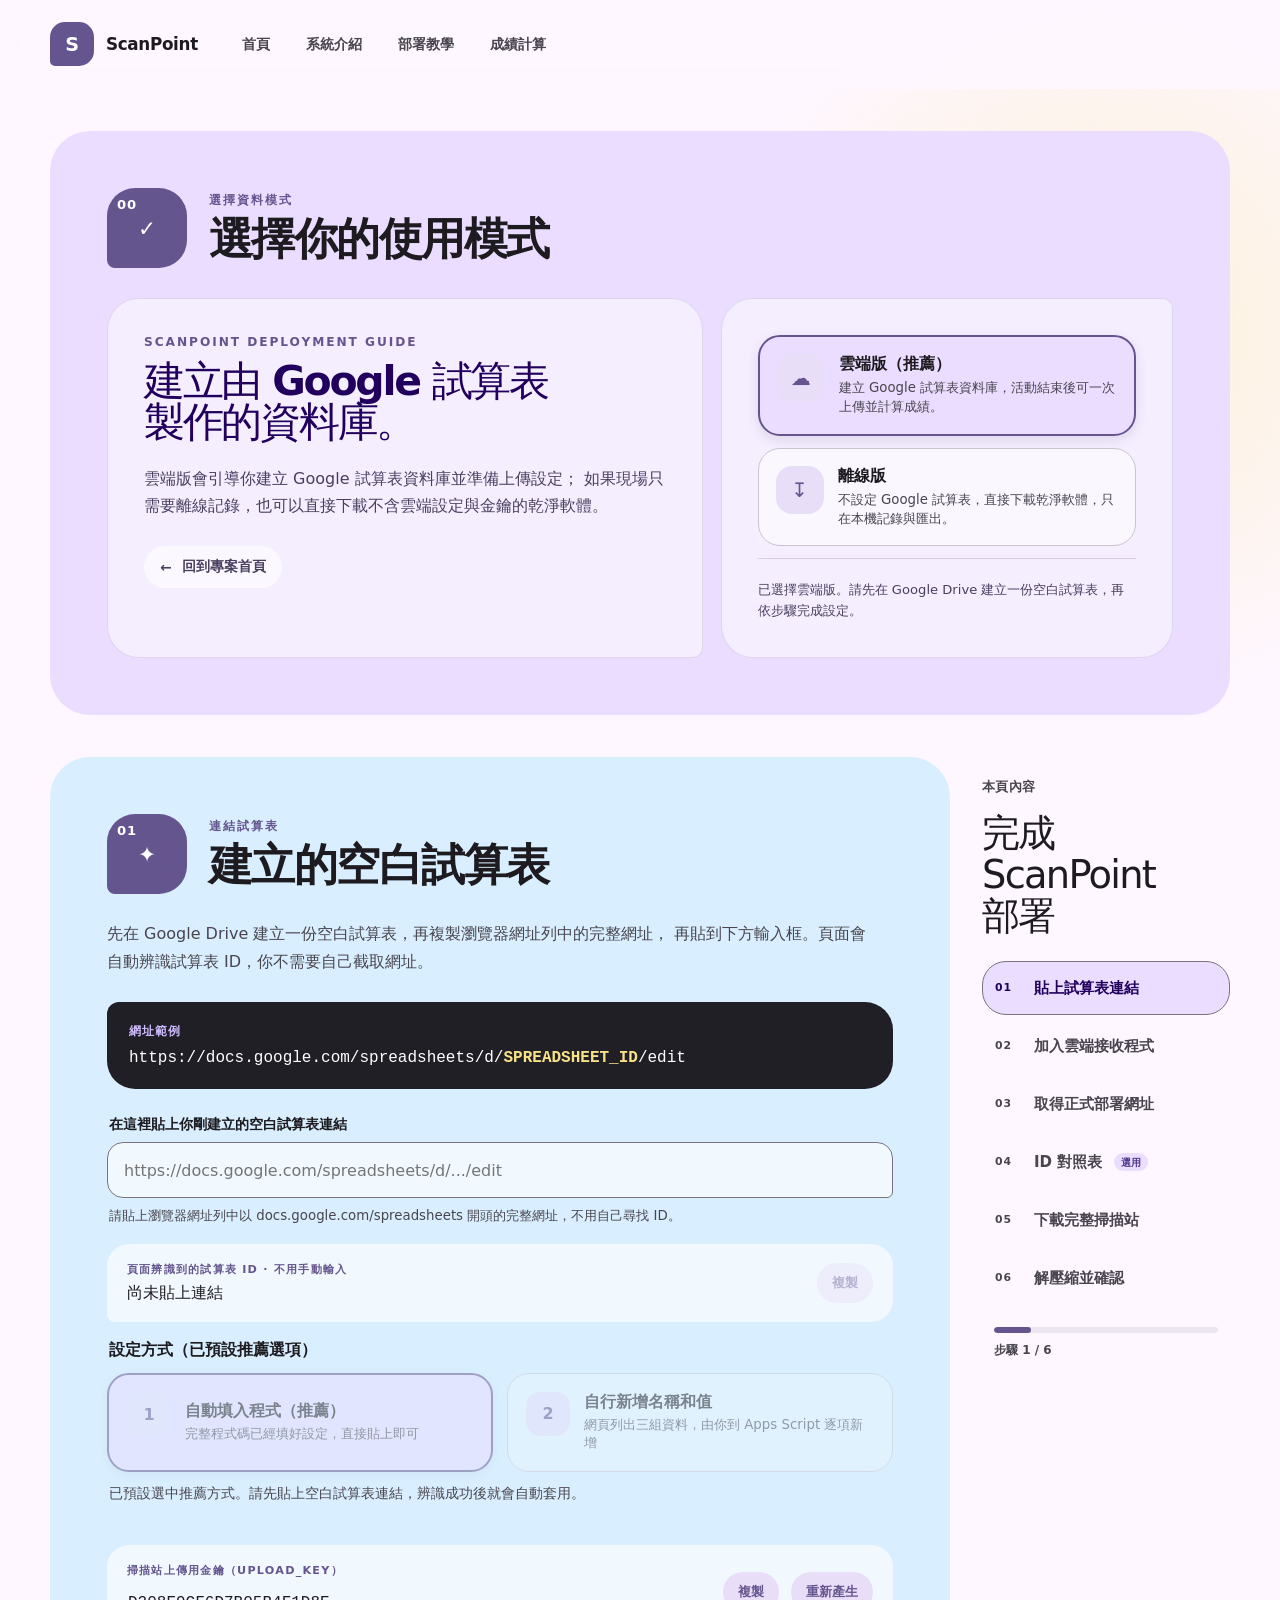
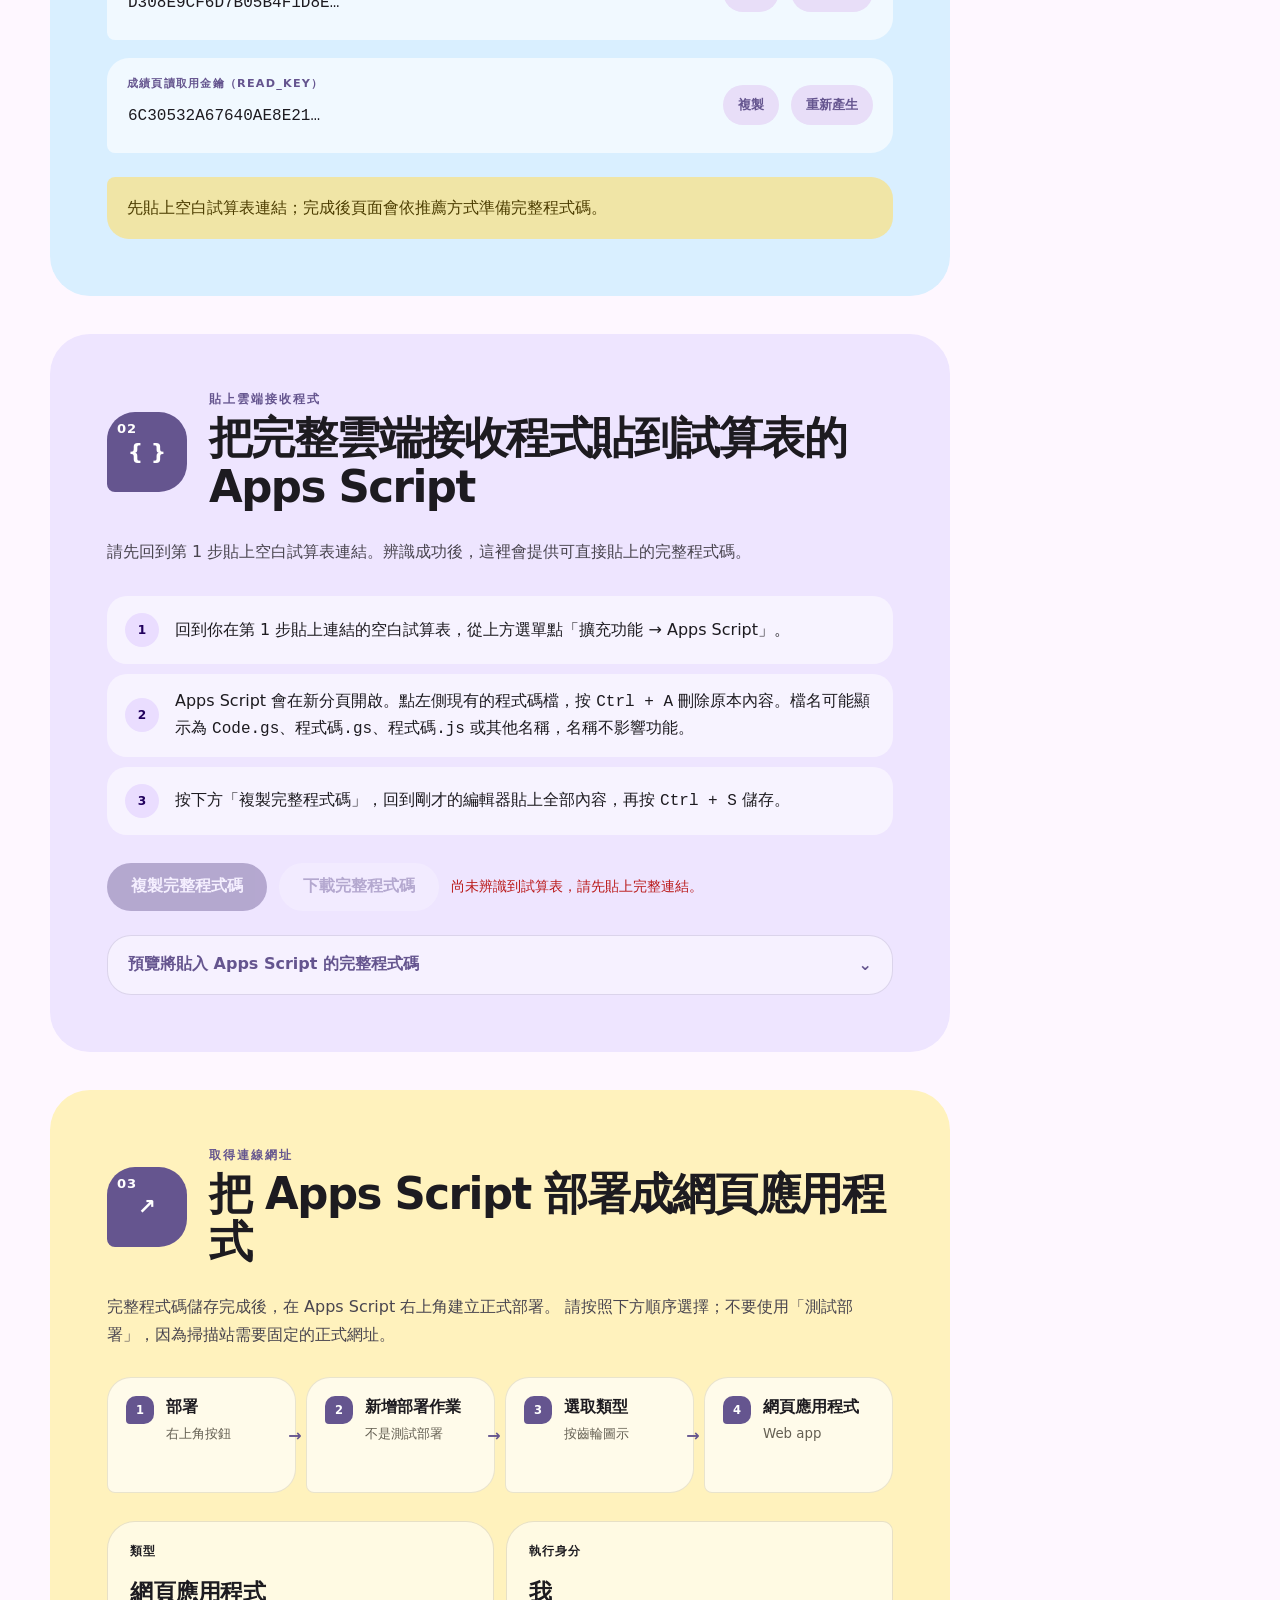
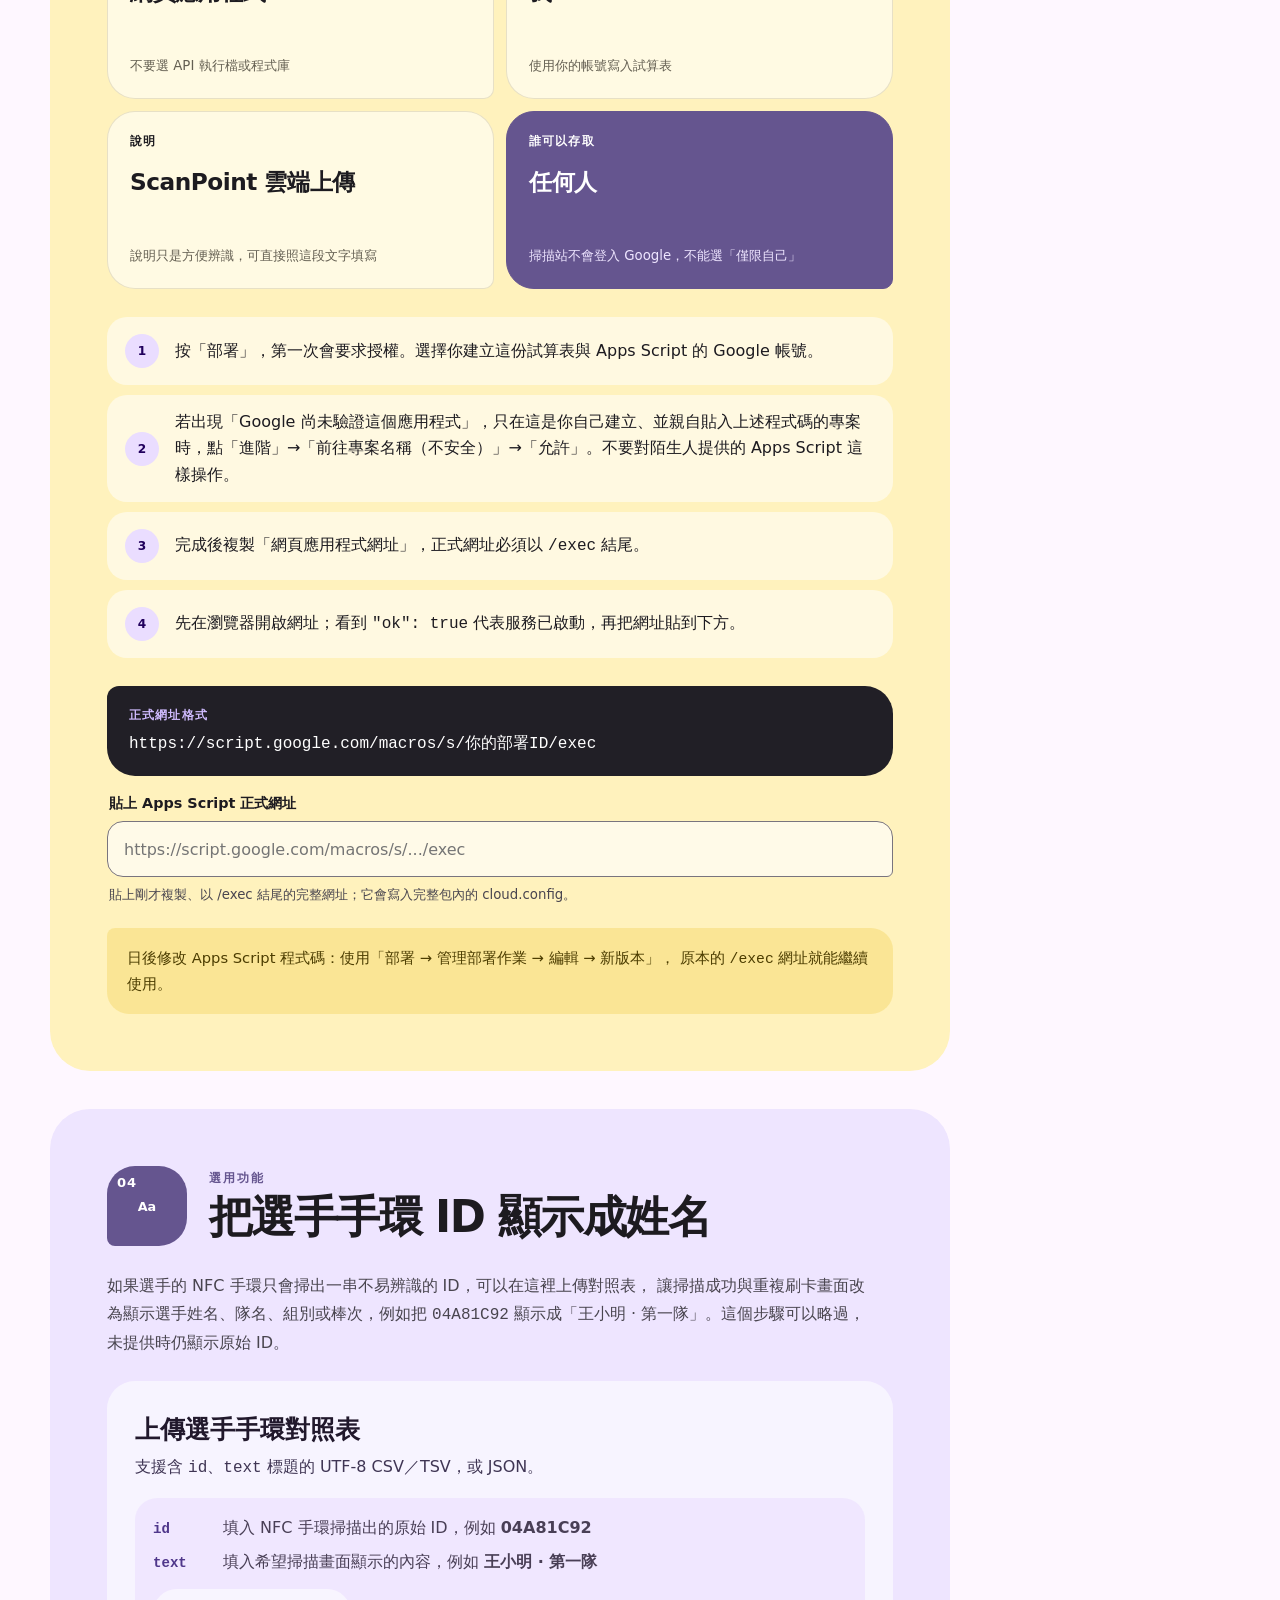
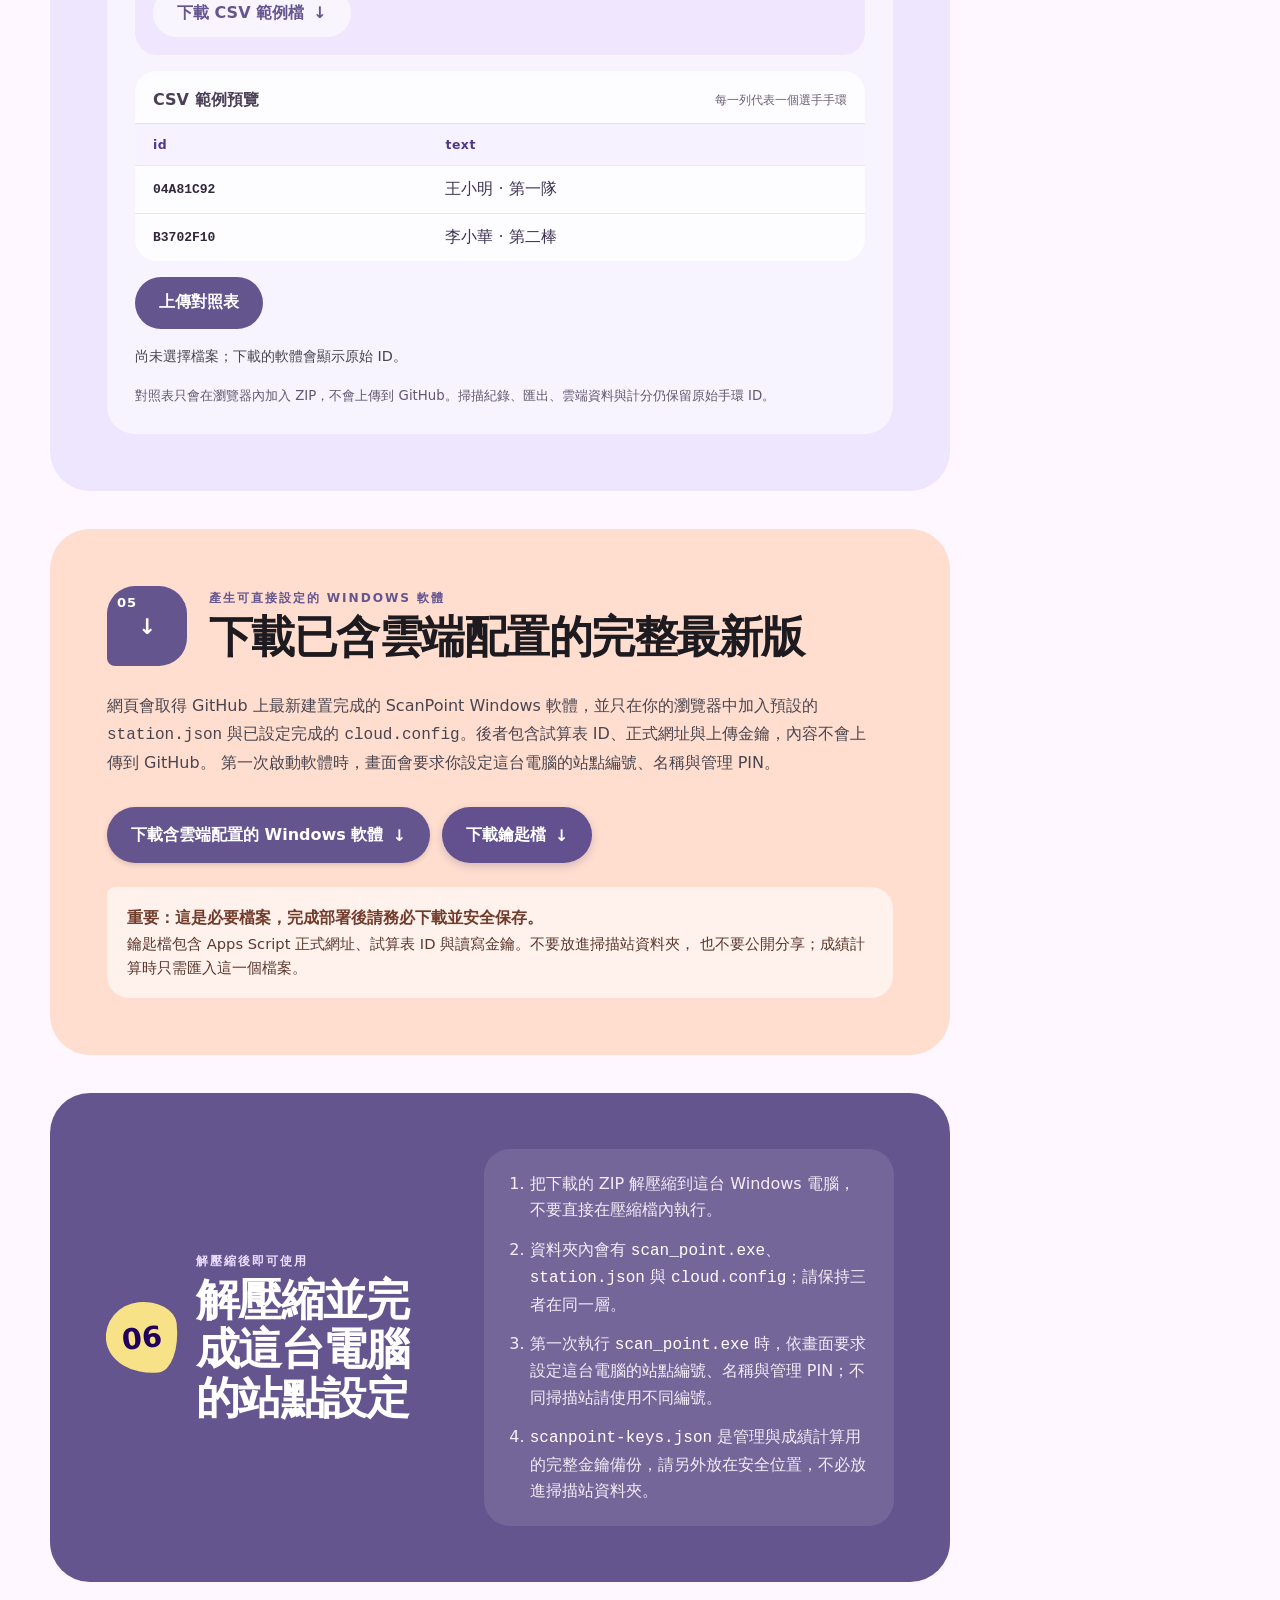
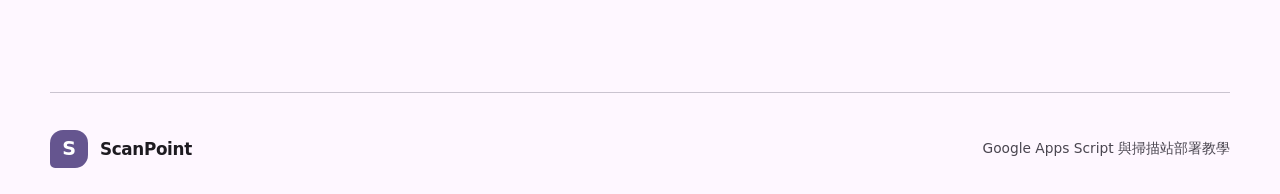
==== web/deploy.html @ bd653a80 "feat: add ID mapping example preview" ====
<!doctype html>
<html lang="zh-Hant">
  <head>
    <meta charset="utf-8">
    <meta name="viewport" content="width=device-width, initial-scale=1">
    <meta name="description" content="ScanPoint Google Apps Script 與掃描站完整部署教學">
    <meta name="theme-color" content="#fef7ff">
    <title>部署 ScanPoint｜完整設定教學</title>
    <link rel="stylesheet" href="styles.css?v=20260813-3">
  </head>
  <body class="deployment-page">
    <header class="site-header">
      <div class="shell topbar">
        <a class="brand" href="index.html" aria-label="返回 ScanPoint 首頁">
          <span class="brand__mark" aria-hidden="true">S</span>
          <span>ScanPoint</span>
        </a>
        <nav class="topbar__nav" aria-label="網站導覽">
          <a href="index.html">首頁</a>
          <a href="index.html#station">系統介紹</a>
          <a href="deploy.html" aria-current="page">部署教學</a>
          <a href="score.html">成績計算</a>
        </nav>
      </div>
    </header>

    <main id="top" class="deployment-main">

        <section id="deploy-overview" class="shell step-card deploy-overview deploy-overview--mode"
          aria-labelledby="deploy-overview-title">
          <div class="step-card__heading">
            <span class="step-number"><b>00</b><i aria-hidden="true">✓</i></span>
            <div>
              <p class="section-kicker">選擇資料模式</p>
              <h2 id="deploy-overview-title">選擇你的使用模式</h2>
            </div>
          </div>
          <div class="deploy-overview__grid">
            <div class="deploy-overview__copy">
              <p class="eyebrow">SCANPOINT DEPLOYMENT GUIDE</p>
              <h3 data-cloud-only>建立由 Google 試算表<br>製作的資料庫。</h3>
              <h3 data-offline-only hidden>下載乾淨的<br>離線掃描站。</h3>
              <p>
                雲端版會引導你建立 Google 試算表資料庫並準備上傳設定；
                如果現場只需要離線記錄，也可以直接下載不含雲端設定與金鑰的乾淨軟體。
              </p>
              <a class="back-link" href="index.html"><span aria-hidden="true">←</span> 回到專案首頁</a>
            </div>
            <div class="deploy-overview__prep deploy-mode-selector" aria-label="選擇資料模式">
              <button class="deploy-mode-option is-selected" type="button" data-deployment-mode="cloud"
                aria-pressed="true">
                <span aria-hidden="true">☁</span>
                <strong>雲端版（推薦）</strong>
                <small>建立 Google 試算表資料庫，活動結束後可一次上傳並計算成績。</small>
              </button>
              <button class="deploy-mode-option" type="button" data-deployment-mode="offline"
                aria-pressed="false">
                <span aria-hidden="true">↧</span>
                <strong>離線版</strong>
                <small>不設定 Google 試算表，直接下載乾淨軟體，只在本機記錄與匯出。</small>
              </button>
              <p id="deployment-mode-help">已選擇雲端版。請先在 Google Drive 建立一份空白試算表，再依步驟完成設定。</p>
            </div>
          </div>
        </section>

      <div class="shell content-layout content-layout--deployment">
        <aside class="page-progress" aria-label="本頁進度">
          <div class="page-progress__inner">
            <p class="page-progress__eyebrow">本頁內容</p>
            <h2>完成<br>ScanPoint<br>部署</h2>
            <nav class="page-progress__nav" aria-label="部署步驟">
              <a href="#cloud-settings" data-progress-section="cloud-settings" data-cloud-only>
                <span>01</span><strong>貼上試算表連結</strong>
              </a>
              <a href="#apps-script" data-progress-section="apps-script" data-cloud-only>
                <span>02</span><strong>加入雲端接收程式</strong>
              </a>
              <a href="#web-app-deploy" data-progress-section="web-app-deploy" data-cloud-only>
                <span>03</span><strong>取得正式部署網址</strong>
              </a>
              <a href="#id-mapping" data-progress-section="id-mapping">
                <span data-mapping-step-number>04</span><strong>ID 對照表 <em class="optional-label">選用</em></strong>
              </a>
              <a href="#station-config" data-progress-section="station-config">
                <span data-download-step-number>05</span><strong data-download-nav-label>下載完整掃描站</strong>
              </a>
              <a href="#deploy-finish" data-progress-section="deploy-finish">
                <span data-finish-step-number>06</span><strong>解壓縮並確認</strong>
              </a>
            </nav>
            <div class="page-progress__footer">
              <div class="page-progress__track"><span id="page-progress-bar"></span></div>
              <output id="page-progress-label">步驟 1 / 6</output>
            </div>
          </div>
        </aside>

        <div class="workflow">

        <section id="cloud-settings" class="step-card step-card--blue" aria-labelledby="step-cloud-title" data-cloud-only>
          <div class="step-card__heading">
            <span class="step-number"><b>01</b><i aria-hidden="true">✦</i></span>
            <div>
              <p class="section-kicker">連結試算表</p>
              <h2 id="step-cloud-title">建立的空白試算表</h2>
            </div>
          </div>
          <p class="section-copy">
            先在 Google Drive 建立一份空白試算表，再複製瀏覽器網址列中的完整網址，
            再貼到下方輸入框。頁面會自動辨識試算表 ID，你不需要自己截取網址。
          </p>

          <div class="endpoint-example spreadsheet-id-example">
            <span>網址範例</span>
            <code>https://docs.google.com/spreadsheets/d/<b>SPREADSHEET_ID</b>/edit</code>
          </div>


          <div class="field-grid cloud-config-fields">
            <label class="field field--wide">
              <span>在這裡貼上你剛建立的空白試算表連結</span>
              <input id="spreadsheet-source" type="text" autocomplete="off"
                placeholder="https://docs.google.com/spreadsheets/d/.../edit">
              <small>請貼上瀏覽器網址列中以 docs.google.com/spreadsheets 開頭的完整網址，不用自己尋找 ID。</small>
            </label>

            <div class="property-box field--wide">
              <div>
                <span class="property-box__label">頁面辨識到的試算表 ID · 不用手動輸入</span>
                <output id="spreadsheet-id">尚未貼上連結</output>
              </div>
              <button class="icon-button" id="copy-spreadsheet-id" type="button" disabled>
                複製
              </button>
            </div>
            <fieldset class="key-mode-selector field--wide">
              <legend>設定方式（已預設推薦選項）</legend>
              <div class="key-mode-selector__options">
                <button class="key-mode-option is-selected" type="button" data-key-mode="auto"
                  aria-pressed="true" disabled>
                  <span>1</span>
                  <strong>自動填入程式（推薦）</strong>
                  <small>完整程式碼已經填好設定，直接貼上即可</small>
                </button>
                <button class="key-mode-option" type="button" data-key-mode="properties"
                  aria-pressed="false" disabled>
                  <span>2</span>
                  <strong>自行新增名稱和值</strong>
                  <small>網頁列出三組資料，由你到 Apps Script 逐項新增</small>
                </button>
              </div>
              <p id="key-mode-help">已預設選中推薦方式。請先貼上試算表連結，辨識成功後就會自動套用。</p>
            </fieldset>

            <div class="property-box field--wide">
              <div>
                <span class="property-box__label">掃描站上傳用金鑰（UPLOAD_KEY）</span>
                <input id="upload-key" type="text" readonly autocomplete="off" spellcheck="false"
                  aria-label="UPLOAD_KEY">
              </div>
              <div class="compact-actions">
                <button class="icon-button" id="copy-upload-key" type="button">複製</button>
                <button class="icon-button" id="generate-key" type="button">重新產生</button>
              </div>
            </div>

            <div class="property-box field--wide">
              <div>
                <span class="property-box__label">成績頁讀取用金鑰（READ_KEY）</span>
                <input id="read-key" type="text" readonly autocomplete="off" spellcheck="false"
                  aria-label="READ_KEY">
              </div>
              <div class="compact-actions">
                <button class="icon-button" id="copy-read-key" type="button">複製</button>
                <button class="icon-button" id="generate-read-key" type="button">重新產生</button>
              </div>
            </div>
          </div>
          <div class="script-properties-panel" id="script-properties-panel" hidden>
            <div class="script-properties-panel__heading">
              <div>
                <p class="section-kicker">指令碼屬性</p>
                <h3>到 Apps Script 的「專案設定」新增以下三個指令碼屬性</h3>
              </div>
              <span>名稱和值都要完整貼上</span>
            </div>
            <div class="script-property-list">
              <div class="script-property-row">
                <div><small>名稱</small><code>SPREADSHEET_ID</code></div>
                <button class="icon-button" type="button" data-copy-literal="SPREADSHEET_ID">複製名稱</button>
                <div><small>值</small><output id="property-spreadsheet-id">尚未貼上連結</output></div>
                <button class="icon-button" type="button" data-copy-config="spreadsheetId">複製值</button>
              </div>
              <div class="script-property-row">
                <div><small>名稱</small><code>UPLOAD_KEY</code></div>
                <button class="icon-button" type="button" data-copy-literal="UPLOAD_KEY">複製名稱</button>
                <div><small>值</small><output id="property-upload-key"></output></div>
                <button class="icon-button" type="button" data-copy-config="uploadKey">複製值</button>
              </div>
              <div class="script-property-row">
                <div><small>名稱</small><code>READ_KEY</code></div>
                <button class="icon-button" type="button" data-copy-literal="READ_KEY">複製名稱</button>
                <div><small>值</small><output id="property-read-key"></output></div>
                <button class="icon-button" type="button" data-copy-config="readKey">複製值</button>
              </div>
            </div>
          </div>

          <p class="callout" id="key-mode-summary">
            請先完成試算表連結並選擇設定方式。完成後，第 1 步會自動準備
            對應的完整程式碼。
          </p>
        </section>

        <section id="apps-script" class="step-card step-card--violet" aria-labelledby="step-code-title" data-cloud-only>
          <div class="step-card__heading">
            <span class="step-number"><b>02</b><i aria-hidden="true">{ }</i></span>
            <div>
              <p class="section-kicker">貼上雲端接收程式</p>
              <h2 id="step-code-title">把完整雲端接收程式貼到試算表的 Apps Script</h2>
            </div>
          </div>
          <p class="section-copy" id="code-key-mode-note">
            請先完成第 1 步。選擇設定方式後，這裡會告訴你要貼哪一份程式，
            以及是否需要另外新增指令碼屬性。
          </p>

          <div class="instruction-list code-paste-steps">
            <div><b>1</b><p>回到你在第 1 步貼上連結的空白試算表，從上方選單點「擴充功能 → Apps Script」。</p></div>
            <div><b>2</b><p>Apps Script 會在新分頁開啟。點左側現有的程式碼檔，按 <code>Ctrl + A</code> 刪除原本內容。檔名可能顯示為 <code>Code.gs</code>、<code>程式碼.gs</code>、<code>程式碼.js</code> 或其他名稱，名稱不影響功能。</p></div>
            <div><b>3</b><p>按下方「複製完整程式碼」，回到剛才的編輯器貼上全部內容，再按 <code>Ctrl + S</code> 儲存。</p></div>
            <div id="property-step-extra" hidden><b>4</b><p>開啟左側「專案設定 → 指令碼屬性」，按照第 1 步的清單新增三組名稱和值。</p></div>
          </div>

          <div class="action-row">
            <button class="button button--primary" id="copy-code" type="button" disabled>
              複製完整程式碼
            </button>
            <button class="button button--quiet" id="download-code" type="button" disabled>
              下載完整程式碼
            </button>
            <span class="status" id="code-status" role="status">請先完成第 1 步。</span>
          </div>
          <details class="code-panel">
            <summary>預覽將貼入 Apps Script 的完整程式碼 <span aria-hidden="true">⌄</span></summary>
            <pre><code id="code-preview">完成第 1 步後顯示程式碼。</code></pre>
          </details>
        </section>

        <section id="web-app-deploy" class="step-card step-card--yellow" aria-labelledby="step-deploy-title" data-cloud-only>
          <div class="step-card__heading">
            <span class="step-number"><b>03</b><i aria-hidden="true">↗</i></span>
            <div>
              <p class="section-kicker">取得連線網址</p>
              <h2 id="step-deploy-title">把 Apps Script 部署成網頁應用程式</h2>
            </div>
          </div>
          <p class="section-copy">
            完整程式碼儲存完成後，在 Apps Script 右上角建立正式部署。
            請按照下方順序選擇；不要使用「測試部署」，因為掃描站需要固定的正式網址。
          </p>

          <ol class="deploy-click-path" aria-label="Apps Script 點選順序">
            <li><span>1</span><div><b>部署</b><small>右上角按鈕</small></div></li>
            <li><span>2</span><div><b>新增部署作業</b><small>不是測試部署</small></div></li>
            <li><span>3</span><div><b>選取類型</b><small>按齒輪圖示</small></div></li>
            <li><span>4</span><div><b>網頁應用程式</b><small>Web app</small></div></li>
          </ol>

          <div class="deploy-option-grid" aria-label="部署設定選項">
            <div class="deploy-option">
              <span>類型</span>
              <strong>網頁應用程式</strong>
              <small>不要選 API 執行檔或程式庫</small>
            </div>
            <div class="deploy-option">
              <span>執行身分</span>
              <strong>我</strong>
              <small>使用你的帳號寫入試算表</small>
            </div>
            <div class="deploy-option">
              <span>說明</span>
              <strong>ScanPoint 雲端上傳</strong>
              <small>說明只是方便辨識，可直接照這段文字填寫</small>
            </div>
            <div class="deploy-option deploy-option--accent">
              <span>誰可以存取</span>
              <strong>任何人</strong>
              <small>掃描站不會登入 Google，不能選「僅限自己」</small>
            </div>
          </div>

          <div class="instruction-list">
            <div><b>1</b><p>按「部署」，第一次會要求授權。選擇你建立這份試算表與 Apps Script 的 Google 帳號。</p></div>
            <div><b>2</b><p>若出現「Google 尚未驗證這個應用程式」，只在這是你自己建立、並親自貼入上述程式碼的專案時，點「進階」→「前往專案名稱（不安全）」→「允許」。不要對陌生人提供的 Apps Script 這樣操作。</p></div>
            <div><b>3</b><p>完成後複製「網頁應用程式網址」，正式網址必須以 <code>/exec</code> 結尾。</p></div>
            <div><b>4</b><p>先在瀏覽器開啟網址；看到 <code>"ok": true</code> 代表服務已啟動，再把網址貼到下方。</p></div>
          </div>

          <div class="endpoint-example">
            <span>正式網址格式</span>
            <code>https://script.google.com/macros/s/你的部署ID/exec</code>
          </div>

          <label class="field field--wide deploy-url-field">
            <span>貼上 Apps Script 正式網址</span>
            <input id="upload-url" name="upload_url" type="url" required
              placeholder="https://script.google.com/macros/s/.../exec" autocomplete="url">
            <small>貼上剛才複製、以 /exec 結尾的完整網址；它會寫入完整包內的 cloud.config。</small>
          </label>

          <p class="callout callout--compact">
            日後修改 Apps Script 程式碼：使用「部署 → 管理部署作業 → 編輯 → 新版本」，
            原本的 <code>/exec</code> 網址就能繼續使用。
          </p>
        </section>

        <section id="id-mapping" class="step-card step-card--violet" aria-labelledby="step-mapping-title">
          <div class="step-card__heading">
            <span class="step-number"><b data-mapping-step-number>04</b><i aria-hidden="true">Aa</i></span>
            <div>
              <p class="section-kicker">選用功能</p>
              <h2 id="step-mapping-title">把選手手環 ID 顯示成姓名</h2>
            </div>
          </div>
          <p class="section-copy">
            如果選手的 NFC 手環只會掃出一串不易辨識的 ID，可以在這裡上傳對照表，
            讓掃描成功與重複刷卡畫面改為顯示選手姓名、隊名、組別或棒次，例如把
            <code>04A81C92</code> 顯示成「王小明 · 第一隊」。這個步驟可以略過，未提供時仍顯示原始 ID。
          </p>
          <div class="id-mapping-upload">
            <div>
              <h3>上傳選手手環對照表</h3>
              <p>支援含 <code>id</code>、<code>text</code> 標題的 UTF-8 CSV／TSV，或 JSON。</p>
            </div>
            <div class="id-mapping-format" aria-label="對照表欄位說明">
              <div><code>id</code><span>填入 NFC 手環掃描出的原始 ID，例如 <b>04A81C92</b></span></div>
              <div><code>text</code><span>填入希望掃描畫面顯示的內容，例如 <b>王小明 · 第一隊</b></span></div>
              <a class="button button--quiet id-mapping-example-download" href="examples/id-mapping-example.csv" download>
                下載 CSV 範例檔 <span aria-hidden="true">↓</span>
              </a>
            </div>
            <div class="id-mapping-preview">
              <p><strong>CSV 範例預覽</strong><span>每一列代表一個選手手環</span></p>
              <div class="id-mapping-preview__scroll">
                <table>
                  <thead><tr><th>id</th><th>text</th></tr></thead>
                  <tbody>
                    <tr><td>04A81C92</td><td>王小明 · 第一隊</td></tr>
                    <tr><td>B3702F10</td><td>李小華 · 第二棒</td></tr>
                  </tbody>
                </table>
              </div>
            </div>
            <div class="id-mapping-upload__actions">
              <label class="id-mapping-picker" for="id-mapping-file">
                <span>上傳對照表</span>
                <input id="id-mapping-file" type="file" accept=".csv,.tsv,.json,text/csv,text/tab-separated-values,application/json">
              </label>
              <button id="clear-id-mapping" class="button button--quiet" type="button" hidden>移除對照表</button>
            </div>
            <p id="id-mapping-status" class="status id-mapping-upload__status" role="status" aria-live="polite">
              尚未選擇檔案；下載的軟體會顯示原始 ID。
            </p>
            <small>對照表只會在瀏覽器內加入 ZIP，不會上傳到 GitHub。掃描紀錄、匯出、雲端資料與計分仍保留原始手環 ID。</small>
          </div>
        </section>

        <section id="station-config" class="step-card step-card--peach" aria-labelledby="step-station-title">
          <div class="step-card__heading">
            <span class="step-number"><b data-download-step-number>04</b><i aria-hidden="true">↓</i></span>
            <div>
              <p class="section-kicker" data-download-kicker>產生可直接設定的 Windows 軟體</p>
              <h2 id="step-station-title" data-download-title>下載已含雲端配置的完整最新版</h2>
            </div>
          </div>
          <p class="section-copy" data-cloud-only>
            網頁會取得 GitHub 上最新建置完成的 ScanPoint Windows 軟體，並只在你的瀏覽器中加入預設的
            <code>station.json</code> 與已設定完成的 <code>cloud.config</code>。後者包含試算表 ID、正式網址與上傳金鑰，內容不會上傳到 GitHub。
            第一次啟動軟體時，畫面會要求你設定這台電腦的站點編號、名稱與管理 PIN。
          </p>
          <p class="section-copy" data-offline-only hidden>
            直接下載最新的 ScanPoint Windows 軟體，不加入 <code>cloud.config</code>、試算表 ID 或任何金鑰。
            第一次啟動時只需要設定站點編號、名稱與管理 PIN，之後所有掃描資料都保存在本機並可手動匯出。
          </p>

          <form id="station-form" novalidate>

            <div class="download-row">
              <button id="download-complete-package" class="button button--accent" type="submit">
                <span data-download-button-label>下載含雲端配置的 Windows 軟體</span> <span aria-hidden="true">↓</span>
              </button>
              <button id="download-key-bundle" class="button button--required-download" type="button" data-cloud-only>
                下載鑰匙檔 <span aria-hidden="true">↓</span>
              </button>
              <p id="form-status" class="status" role="status" aria-live="polite"></p>
            </div>
          </form>
          <p class="callout callout--compact callout--key" data-cloud-only>
            <strong>重要：這是必要檔案，完成部署後請務必下載並安全保存。</strong><br>
            鑰匙檔包含 Apps Script 正式網址、試算表 ID 與讀寫金鑰。不要放進掃描站資料夾，
            也不要公開分享；成績計算時只需匯入這一個檔案。
          </p>
        </section>

        <section id="deploy-finish" class="finish-card" aria-labelledby="finish-title">
          <div class="finish-card__title">
            <span class="finish-card__check" aria-hidden="true" data-finish-step-number>05</span>
            <div>
              <p class="section-kicker">解壓縮後即可使用</p>
              <h2 id="finish-title">解壓縮並完成這台電腦的站點設定</h2>
            </div>
          </div>
          <ol>
            <li>把下載的 ZIP 解壓縮到這台 Windows 電腦，不要直接在壓縮檔內執行。</li>
            <li data-cloud-only>資料夾內會有 <code>scan_point.exe</code>、<code>station.json</code> 與 <code>cloud.config</code>；請保持三者在同一層。</li>
            <li data-offline-only hidden>離線版不包含 <code>cloud.config</code> 或任何金鑰；解壓縮後直接執行 <code>scan_point.exe</code>。</li>
            <li>第一次執行 <code>scan_point.exe</code> 時，依畫面要求設定這台電腦的站點編號、名稱與管理 PIN；不同掃描站請使用不同編號。</li>
            <li data-cloud-only><code>scanpoint-keys.json</code> 是管理與成績計算用的完整金鑰備份，請另外放在安全位置，不必放進掃描站資料夾。</li>
            <li data-offline-only hidden>需要集中統計時，從掃描站設定介面匯出紀錄，再帶到計分電腦處理。</li>
          </ol>
        </section>
        </div>
      </div>
    </main>

    <footer class="shell footer">
      <div class="brand brand--footer">
        <span class="brand__mark" aria-hidden="true">S</span>
        <span>ScanPoint</span>
      </div>
      <p>Google Apps Script 與掃描站部署教學</p>
    </footer>

    <script src="vendor/jszip.min.js" defer></script>
    <script src="deployment-core.js" defer></script>
    <script src="app.js?v=20260813-4" defer></script>
  </body>
</html>
---- web/styles.css ----
:root {
  color-scheme: light;
  --md-sys-color-primary: #65558f;
  --md-sys-color-on-primary: #ffffff;
  --md-sys-color-primary-container: #eaddff;
  --md-sys-color-on-primary-container: #21005d;
  --md-sys-color-secondary: #625b71;
  --md-sys-color-secondary-container: #e8def8;
  --md-sys-color-tertiary: #7d5260;
  --md-sys-color-tertiary-container: #ffd8e4;
  --md-sys-color-surface: #fef7ff;
  --md-sys-color-surface-container-low: #f7f2fa;
  --md-sys-color-surface-container: #f3edf7;
  --md-sys-color-surface-container-high: #ece6f0;
  --md-sys-color-on-surface: #1d1b20;
  --md-sys-color-on-surface-variant: #49454f;
  --md-sys-color-outline: #79747e;
  --md-sys-color-outline-variant: #cac4d0;
  --md-sys-color-error: #ba1a1a;
  --md-sys-color-success: #216e4e;
  --step-violet: #eee5ff;
  --step-blue: #d9efff;
  --step-peach: #ffded0;
  --step-yellow: #f8e287;
  --font: "Google Sans", "Roboto Flex", "Noto Sans TC", "Microsoft JhengHei", system-ui, sans-serif;
  font-family: var(--font);
  color: var(--md-sys-color-on-surface);
  background: var(--md-sys-color-surface);
}

* {
  box-sizing: border-box;
}

html {
  scroll-behavior: smooth;
  scroll-padding-top: 104px;
}

body {
  min-width: 320px;
  margin: 0;
  background: var(--md-sys-color-surface);
}

button,
input {
  font: inherit;
}

button,
a,
summary {
  -webkit-tap-highlight-color: transparent;
}

a {
  color: inherit;
}

code,
output {
  font-family: "Roboto Mono", "Cascadia Code", "SFMono-Regular", Consolas, monospace;
}

code {
  overflow-wrap: anywhere;
}

.shell {
  width: min(1180px, calc(100% - 48px));
  margin-inline: auto;
}

.site-header {
  position: sticky;
  z-index: 20;
  top: 0;
  padding: 12px 0;
  background: color-mix(in srgb, var(--md-sys-color-surface) 88%, transparent);
  border-bottom: 1px solid transparent;
  backdrop-filter: blur(18px);
}

.topbar {
  display: flex;
  min-height: 64px;
  align-items: center;
  gap: 28px;
}

.brand {
  display: inline-flex;
  align-items: center;
  gap: 12px;
  color: var(--md-sys-color-on-surface);
  font-size: 1.05rem;
  font-weight: 750;
  letter-spacing: -0.02em;
  text-decoration: none;
}

.brand__mark {
  display: grid;
  width: 44px;
  height: 44px;
  place-items: center;
  color: var(--md-sys-color-on-primary);
  background: var(--md-sys-color-primary);
  border-radius: 15px 15px 15px 5px;
  font-size: 1.2rem;
  font-weight: 850;
}

.topbar__nav {
  display: flex;
  align-items: center;
  gap: 4px;
}

.topbar__nav a {
  padding: 12px 16px;
  color: var(--md-sys-color-on-surface-variant);
  border-radius: 999px;
  font-size: 0.9rem;
  font-weight: 650;
  text-decoration: none;
  transition: background 160ms ease, color 160ms ease;
}

.topbar__nav a:hover {
  color: var(--md-sys-color-on-surface);
  background: var(--md-sys-color-secondary-container);
}

.topbar__action {
  display: inline-flex;
  min-height: 48px;
  align-items: center;
  gap: 10px;
  margin-left: auto;
  padding: 0 20px;
  color: var(--md-sys-color-on-primary);
  background: var(--md-sys-color-primary);
  border-radius: 999px;
  font-size: 0.9rem;
  font-weight: 750;
  text-decoration: none;
  box-shadow: 0 1px 3px rgba(29, 27, 32, 0.14);
  transition: border-radius 180ms ease, box-shadow 180ms ease, transform 180ms ease;
}

.topbar__action:hover {
  border-radius: 16px;
  box-shadow: 0 4px 10px rgba(29, 27, 32, 0.18);
  transform: translateY(-1px);
}

.hero {
  position: relative;
  display: grid;
  min-height: 620px;
  grid-template-columns: minmax(0, 1.1fr) minmax(380px, 0.9fr);
  align-items: center;
  gap: 48px;
  margin-top: 18px;
  padding: clamp(44px, 6vw, 80px);
  overflow: hidden;
  background: var(--md-sys-color-primary-container);
  border-radius: 52px;
}

.hero::before {
  position: absolute;
  width: 340px;
  height: 340px;
  content: "";
  left: -220px;
  bottom: -210px;
  background: var(--step-peach);
  border-radius: 50%;
}

.hero__copy {
  position: relative;
  z-index: 2;
}

.eyebrow,
.section-kicker {
  margin: 0 0 12px;
  color: var(--md-sys-color-primary);
  font-size: 0.76rem;
  font-weight: 850;
  letter-spacing: 0.16em;
  text-transform: uppercase;
}

h1,
h2,
p {
  margin-top: 0;
}

h1 {
  max-width: 710px;
  margin-bottom: 24px;
  color: var(--md-sys-color-on-primary-container);
  font-size: clamp(3.2rem, 6.4vw, 6rem);
  font-weight: 620;
  letter-spacing: -0.06em;
  line-height: 0.98;
}

h2 {
  margin-bottom: 0;
  font-size: clamp(1.8rem, 3.4vw, 2.8rem);
  font-weight: 620;
  letter-spacing: -0.035em;
  line-height: 1.12;
}

.hero__lead {
  max-width: 650px;
  margin-bottom: 30px;
  color: #4a3f5f;
  font-size: clamp(1.02rem, 1.8vw, 1.2rem);
  line-height: 1.75;
}

.hero__lead code {
  padding: 0.12em 0.4em;
  color: var(--md-sys-color-on-primary-container);
  background: rgba(255, 255, 255, 0.48);
  border-radius: 8px;
  font-size: 0.9em;
}

.hero__actions,
.action-row,
.download-row,
.compact-actions {
  display: flex;
  align-items: center;
  flex-wrap: wrap;
  gap: 12px;
}

.privacy-note {
  display: inline-flex;
  align-items: center;
  gap: 10px;
  min-height: 48px;
  padding: 0 16px;
  color: #4a3f5f;
  background: rgba(255, 255, 255, 0.45);
  border-radius: 999px;
  font-size: 0.88rem;
  font-weight: 600;
}

.privacy-note__dot {
  width: 9px;
  height: 9px;
  background: #2b8060;
  border-radius: 50%;
  box-shadow: 0 0 0 5px rgba(43, 128, 96, 0.13);
}

.hero__visual {
  position: relative;
  display: grid;
  place-items: center;
  isolation: isolate;
}

.field-map {
  width: 100%;
  max-width: 460px;
  height: auto;
  filter: drop-shadow(0 22px 46px rgba(33, 0, 93, 0.16));
}

.field-map__labels text {
  fill: var(--md-sys-color-on-primary-container);
  font-family: var(--font);
  font-size: 11px;
  font-weight: 850;
  letter-spacing: 0.06em;
  text-anchor: middle;
}


.content-layout {
  display: grid;
  grid-template-columns: minmax(0, 1fr) 248px;
  grid-template-areas: "content navigation";
  align-items: start;
  gap: 32px;
  padding-block: 42px 72px;
}

.workflow {
  display: grid;
  grid-area: content;
  min-width: 0;
  gap: 28px;
}

.page-progress {
  position: sticky;
  z-index: 8;
  top: 104px;
  grid-area: navigation;
  min-width: 0;
}

.page-progress__inner {
  padding: 22px 0 18px;
}

.page-progress__eyebrow {
  margin: 0 0 16px;
  color: var(--md-sys-color-on-surface-variant);
  font-size: 0.8rem;
  font-weight: 720;
  letter-spacing: 0.02em;
}

.page-progress h2 {
  margin: 0 0 24px;
  font-size: clamp(2rem, 3vw, 2.55rem);
  font-weight: 520;
  letter-spacing: -0.045em;
  line-height: 1.08;
}

.page-progress__nav {
  display: grid;
  gap: 4px;
}

.page-progress__nav a {
  display: grid;
  min-height: 54px;
  grid-template-columns: 30px minmax(0, 1fr);
  align-items: center;
  gap: 9px;
  padding: 10px 12px;
  color: var(--md-sys-color-on-surface-variant);
  border: 1px solid transparent;
  border-radius: 22px;
  text-decoration: none;
  transition:
    color 180ms ease,
    background 180ms ease,
    border-color 180ms ease,
    border-radius 220ms cubic-bezier(0.2, 0, 0, 1),
    transform 180ms ease;
}

.page-progress__nav a:hover {
  color: var(--md-sys-color-on-surface);
  background: var(--md-sys-color-surface-container);
}

.page-progress__nav a[aria-current="step"] {
  color: var(--md-sys-color-on-primary-container);
  background: var(--md-sys-color-primary-container);
  border-color: var(--md-sys-color-outline);
  border-radius: 24px;
}

.page-progress__nav a[aria-current="step"]:hover {
  transform: translateX(-2px);
}

.page-progress__nav span {
  font-size: 0.68rem;
  font-weight: 850;
  letter-spacing: 0.08em;
}

.page-progress__nav strong {
  font-size: 0.94rem;
  font-weight: 620;
  line-height: 1.35;
}

.page-progress__footer {
  display: grid;
  gap: 9px;
  margin-top: 22px;
  padding-inline: 12px;
}

.page-progress__track {
  height: 6px;
  overflow: hidden;
  background: var(--md-sys-color-surface-container-high);
  border-radius: 999px;
}

.page-progress__track span {
  display: block;
  width: 25%;
  height: 100%;
  background: var(--md-sys-color-primary);
  border-radius: inherit;
  transition: width 320ms cubic-bezier(0.2, 0, 0, 1);
}

.page-progress__footer output {
  color: var(--md-sys-color-on-surface-variant);
  font-family: var(--font);
  font-size: 0.75rem;
  font-weight: 650;
}

.step-card,
.finish-card {
  scroll-margin-top: 110px;
  padding: clamp(28px, 5vw, 56px);
  border-radius: 40px;
}

.step-card {
  border: 1px solid transparent;
}

.step-card--violet {
  background: var(--step-violet);
}

.step-card--blue {
  background: var(--step-blue);
}

.step-card--peach {
  background: var(--step-peach);
}

.step-card__heading {
  display: flex;
  align-items: center;
  gap: 22px;
  margin-bottom: 26px;
}

.step-number {
  position: relative;
  display: grid;
  flex: 0 0 auto;
  width: 80px;
  height: 80px;
  place-items: center;
  color: var(--md-sys-color-on-primary);
  background: var(--md-sys-color-primary);
  border-radius: 28px 28px 28px 8px;
}


.step-number b {
  position: absolute;
  left: 10px;
  top: 9px;
  font-size: 0.82rem;
  letter-spacing: 0.06em;
}

.step-number i {
  font-size: 1.35rem;
  font-style: normal;
  font-weight: 750;
}

.section-kicker {
  margin-bottom: 6px;
}

.section-copy {
  max-width: 760px;
  margin-bottom: 24px;
  color: var(--md-sys-color-on-surface-variant);
  line-height: 1.75;
}

.button,
.icon-button {
  display: inline-flex;
  min-height: 48px;
  align-items: center;
  justify-content: center;
  border: 0;
  cursor: pointer;
  font-weight: 750;
  text-decoration: none;
  transition: border-radius 180ms ease, background 180ms ease, box-shadow 180ms ease, transform 180ms ease;
}

.button {
  gap: 9px;
  padding: 0 24px;
  border-radius: 999px;
}

.button--hero {
  min-height: 56px;
  color: var(--md-sys-color-on-primary);
  background: var(--md-sys-color-primary);
  box-shadow: 0 2px 5px rgba(29, 27, 32, 0.18);
}

.button--primary,
.button--accent {
  color: var(--md-sys-color-on-primary);
  background: var(--md-sys-color-primary);
}

.button--accent {
  min-height: 56px;
  box-shadow: 0 2px 5px rgba(29, 27, 32, 0.16);
}

.button--quiet {
  color: var(--md-sys-color-primary);
  background: rgba(255, 255, 255, 0.58);
}

.button--required-download {
  min-height: 56px;
  color: #ffffff;
  background: #62508f;
  border: 0;
  box-shadow: 0 3px 8px rgba(63, 46, 102, 0.22);
}


.button:hover,
.icon-button:hover {
  border-radius: 16px;
  box-shadow: 0 3px 8px rgba(29, 27, 32, 0.16);
  transform: translateY(-1px);
}

.button:focus-visible,
.icon-button:focus-visible,
input:focus-visible,
summary:focus-visible,
a:focus-visible {
  outline: 3px solid color-mix(in srgb, var(--md-sys-color-primary) 35%, transparent);
  outline-offset: 3px;
}

.button:disabled,
.icon-button:disabled {
  cursor: not-allowed;
  opacity: 0.42;
  transform: none;
  box-shadow: none;
}

.status {
  margin: 0;
  color: var(--md-sys-color-on-surface-variant);
  font-size: 0.9rem;
}

.status[data-tone="success"] {
  color: var(--md-sys-color-success);
}

.status[data-tone="error"] {
  color: var(--md-sys-color-error);
}

.code-panel {
  margin-top: 24px;
  overflow: hidden;
  background: rgba(255, 255, 255, 0.46);
  border: 1px solid rgba(101, 85, 143, 0.18);
  border-radius: 24px;
}

.code-panel summary {
  display: flex;
  min-height: 58px;
  align-items: center;
  justify-content: space-between;
  padding: 0 20px;
  cursor: pointer;
  color: var(--md-sys-color-primary);
  font-weight: 750;
  list-style: none;
}

.code-panel summary::-webkit-details-marker {
  display: none;
}

.code-panel pre {
  max-height: 440px;
  margin: 0;
  padding: 24px;
  overflow: auto;
  color: #f5efff;
  background: #25222b;
  font-size: 0.82rem;
  line-height: 1.65;
  tab-size: 2;
}

.field-grid {
  display: grid;
  grid-template-columns: repeat(2, minmax(0, 1fr));
  gap: 18px;
}

.field {
  display: grid;
  align-content: start;
  gap: 8px;
}

.field--wide {
  grid-column: 1 / -1;
}

.field > span {
  padding-left: 2px;
  font-size: 0.9rem;
  font-weight: 720;
}

.field input {
  width: 100%;
  min-height: 56px;
  padding: 13px 16px;
  color: var(--md-sys-color-on-surface);
  background: rgba(255, 255, 255, 0.65);
  border: 1px solid var(--md-sys-color-outline);
  border-radius: 16px 16px 6px 16px;
  outline: 0;
  transition: border-color 150ms ease, border-radius 180ms ease, box-shadow 150ms ease;
}

.field input:hover {
  background: rgba(255, 255, 255, 0.82);
}

.field input:focus {
  border: 2px solid var(--md-sys-color-primary);
  border-radius: 16px;
  box-shadow: 0 0 0 3px rgba(101, 85, 143, 0.1);
}

.field input[readonly] {
  color: var(--md-sys-color-primary);
  background: rgba(234, 221, 255, 0.7);
  border-color: transparent;
}

.field small {
  padding-left: 2px;
  color: var(--md-sys-color-on-surface-variant);
  line-height: 1.45;
}

.property-box {
  display: flex;
  min-width: 0;
  align-items: center;
  justify-content: space-between;
  gap: 18px;
  padding: 18px 20px;
  background: rgba(255, 255, 255, 0.65);
  border-radius: 22px 22px 22px 8px;
}

.property-box > div:first-child {
  display: grid;
  min-width: 0;
  gap: 6px;
}

.property-box__label {
  color: var(--md-sys-color-primary);
  font-size: 0.7rem;
  font-weight: 850;
  letter-spacing: 0.11em;
}

.property-box output {
  display: block;
  overflow: hidden;
  color: var(--md-sys-color-on-surface);
  text-overflow: ellipsis;
  white-space: nowrap;
}

.icon-button {
  flex: 0 0 auto;
  min-height: 40px;
  padding: 0 15px;
  color: var(--md-sys-color-primary);
  background: var(--md-sys-color-secondary-container);
  border-radius: 999px;
  font-size: 0.84rem;
}

.callout {
  margin: 24px 0 0;
  padding: 18px 20px;
  color: #4c3d00;
  background: rgba(248, 226, 135, 0.74);
  border-radius: 8px 22px 22px 22px;
  line-height: 1.65;
}

.download-row {
  margin-top: 30px;
}

.finish-card {
  display: grid;
  grid-template-columns: minmax(0, 0.9fr) minmax(0, 1.1fr);
  align-items: center;
  gap: 42px;
  color: #ffffff;
  background: var(--md-sys-color-primary);
}

.finish-card__title {
  display: flex;
  align-items: center;
  gap: 18px;
}

.finish-card__check {
  display: grid;
  flex: 0 0 auto;
  width: 72px;
  height: 72px;
  place-items: center;
  color: #21005d;
  background: var(--step-yellow);
  border-radius: 50% 50% 32% 68% / 48% 35% 65% 52%;
  font-size: 1.8rem;
  font-weight: 800;
  transform: rotate(-6deg);
}

.finish-card .section-kicker {
  color: #eaddff;
}

.finish-card h2 {
  color: #ffffff;
}

.finish-card ol {
  display: grid;
  gap: 13px;
  margin: 0;
  padding: 22px 24px 22px 46px;
  color: #f3edf7;
  background: rgba(255, 255, 255, 0.1);
  border-radius: 26px;
  line-height: 1.65;
}

.finish-card code {
  color: #ffffff;
}

.footer {
  display: flex;
  min-height: 112px;
  align-items: center;
  justify-content: space-between;
  gap: 20px;
  color: var(--md-sys-color-on-surface-variant);
  border-top: 1px solid var(--md-sys-color-outline-variant);
}

.brand--footer .brand__mark {
  width: 38px;
  height: 38px;
  border-radius: 13px 13px 13px 5px;
}

.footer p {
  margin: 0;
  font-size: 0.86rem;
}

@media (max-width: 1080px) {
  .content-layout {
    grid-template-columns: minmax(0, 1fr);
    grid-template-areas:
      "navigation"
      "content";
    gap: 20px;
    padding-top: 20px;
  }

  .page-progress {
    top: 88px;
  }

  .page-progress__inner {
    padding: 10px;
    overflow: hidden;
    background: color-mix(in srgb, var(--md-sys-color-surface) 88%, transparent);
    border: 1px solid var(--md-sys-color-outline-variant);
    border-radius: 28px;
    box-shadow: 0 3px 12px rgba(29, 27, 32, 0.1);
    backdrop-filter: blur(18px);
  }

  .page-progress__eyebrow,
  .page-progress h2,
  .page-progress__footer {
    display: none;
  }

  .page-progress__nav {
    display: flex;
    gap: 6px;
    overflow-x: auto;
    scrollbar-width: none;
  }

  .page-progress__nav::-webkit-scrollbar {
    display: none;
  }

  .page-progress__nav a {
    flex: 0 0 auto;
    min-width: 184px;
    grid-template-columns: 28px minmax(0, 1fr);
  }

  .page-progress__nav a[aria-current="step"] {
    border-color: var(--md-sys-color-primary);
  }

  .step-card,
  .finish-card {
    scroll-margin-top: 182px;
  }
}

@media (max-width: 920px) {
  .topbar__nav {
    display: none;
  }

  .hero {
    min-height: auto;
    grid-template-columns: 1fr;
    gap: 18px;
  }

  .hero__copy {
    padding-top: 8px;
  }
}

@media (max-width: 680px) {
  html {
    scroll-padding-top: 86px;
  }

  .shell {
    width: min(100% - 24px, 1180px);
  }

  .site-header {
    padding: 8px 0;
  }

  .topbar {
    min-height: 56px;
  }

  .brand__mark {
    width: 40px;
    height: 40px;
  }

  .topbar__action {
    min-height: 42px;
    padding: 0 15px;
    font-size: 0.82rem;
  }

  .topbar__action span {
    display: none;
  }

  .hero {
    margin-top: 8px;
    padding: 34px 22px 24px;
    border-radius: 34px;
  }

  h1 {
    font-size: clamp(2.8rem, 14vw, 4.4rem);
  }

  .hero__actions {
    align-items: stretch;
    flex-direction: column;
  }

  .button--hero,
  .privacy-note {
    justify-content: center;
  }

  .field-map {
    max-width: 330px;
  }

  .step-card,
  .finish-card {
    padding: 26px 20px;
    border-radius: 30px;
  }

  .step-card__heading {
    align-items: flex-start;
    gap: 14px;
  }

  .step-number {
    width: 64px;
    height: 64px;
    border-radius: 22px 22px 22px 7px;
  }

  .field-grid,
  .finish-card {
    grid-template-columns: 1fr;
  }

  .property-box {
    align-items: flex-start;
    flex-direction: column;
  }

  .property-box output {
    white-space: normal;
    overflow-wrap: anywhere;
  }

  .finish-card {
    gap: 26px;
  }

  .finish-card__title {
    align-items: flex-start;
    flex-direction: column;
  }

  .footer {
    align-items: flex-start;
    flex-direction: column;
    justify-content: center;
    padding-block: 28px;
  }
}

@media (prefers-reduced-motion: reduce) {
  html {
    scroll-behavior: auto;
  }

  *,
  *::before,
  *::after {
    scroll-behavior: auto !important;
    transition-duration: 0.01ms !important;
  }
}

/* Project overview */
.button--hero-quiet {
  min-height: 56px;
  color: var(--md-sys-color-on-primary-container);
  background: rgba(255, 255, 255, 0.5);
  border: 1px solid rgba(33, 0, 93, 0.18);
}



.intro-section {
  padding-block: 118px 110px;
}

.intro-heading {
  display: grid;
  grid-template-columns: minmax(0, 1.2fr) minmax(280px, 0.8fr);
  gap: 42px;
  align-items: end;
  margin-bottom: 42px;
}

.intro-heading .eyebrow {
  grid-column: 1 / -1;
  margin-bottom: -24px;
}

.intro-heading h2 {
  max-width: 720px;
  font-size: clamp(2.7rem, 5vw, 4.8rem);
  line-height: 1.02;
}

.intro-heading > p:last-child,
.deployment-intro > p {
  margin: 0;
  color: var(--md-sys-color-on-surface-variant);
  font-size: 1.03rem;
  line-height: 1.75;
}

.feature-grid {
  display: grid;
  grid-template-columns: repeat(2, minmax(0, 1fr));
  gap: 14px;
}

.feature-card {
  position: relative;
  display: flex;
  min-height: 510px;
  flex-direction: column;
  padding: 30px;
  overflow: hidden;
  border-radius: 38px;
  transition: border-radius 260ms cubic-bezier(0.2, 0, 0, 1), transform 220ms ease;
}

.feature-card:hover {
  border-radius: 54px 22px 54px 22px;
  transform: translateY(-4px);
}

.feature-card--purple {
  color: #21005d;
  background: var(--md-sys-color-primary-container);
}

.feature-card--blue {
  color: #003355;
  background: #cfe8ff;
}

.feature-card--yellow {
  color: #493b00;
  background: var(--step-yellow);
}

.feature-card__index {
  font-size: 0.7rem;
  font-weight: 850;
  letter-spacing: 0.1em;
}

.feature-card__icon {
  display: grid;
  width: 112px;
  height: 112px;
  margin: 52px auto 42px;
  place-items: center;
  color: #ffffff;
  background: var(--md-sys-color-primary);
  border-radius: 50% 50% 34% 66% / 48% 36% 64% 52%;
  font-size: 3.8rem;
  transform: rotate(-4deg);
}

.feature-card--blue .feature-card__icon {
  color: #003355;
  background: #8cc8fa;
  border-radius: 40% 60% 55% 45% / 58% 40% 60% 42%;
  transform: rotate(5deg);
}

.feature-card--yellow .feature-card__icon {
  color: #493b00;
  background: #f9a26c;
  border-radius: 55% 45% 35% 65% / 42% 58% 42% 58%;
  transform: rotate(-8deg);
}

.feature-card h3 {
  margin: 0 0 14px;
  font-size: 1.65rem;
  font-weight: 650;
  letter-spacing: -0.03em;
  line-height: 1.15;
}

.feature-card p {
  margin-bottom: 20px;
  line-height: 1.65;
}

.feature-card ul {
  display: grid;
  gap: 8px;
  margin: auto 0 0;
  padding: 18px 0 0 1.2rem;
  border-top: 1px solid currentColor;
  font-size: 0.86rem;
  line-height: 1.45;
  opacity: 0.78;
}

.deployment-intro {
  display: grid;
  grid-template-columns: minmax(0, 1fr) minmax(300px, 0.65fr);
  align-items: end;
  gap: 48px;
  padding-block: 120px 30px;
  scroll-margin-top: 100px;
}

.deployment-intro h2 {
  max-width: 760px;
  font-size: clamp(2.8rem, 5vw, 4.8rem);
  line-height: 1.02;
}

@media (max-width: 1080px) {
  .intro-heading {
    grid-template-columns: 1fr;
    gap: 22px;
  }

  .intro-heading .eyebrow {
    margin-bottom: 0;
  }

  .feature-grid {
    grid-template-columns: repeat(2, minmax(0, 1fr));
  }

  .feature-card:last-child {
    min-height: 430px;
    grid-column: 1 / -1;
  }
}

@media (max-width: 680px) {
  .feature-grid,
  .deployment-intro {
    grid-template-columns: 1fr;
  }



  .intro-section {
    padding-block: 82px 72px;
  }

  .intro-heading {
    margin-bottom: 28px;
  }

  .intro-heading h2,
  .deployment-intro h2 {
    font-size: clamp(2.45rem, 12vw, 3.8rem);
  }

  .feature-card,
  .feature-card:last-child {
    min-height: 460px;
    grid-column: auto;
    padding: 24px;
    border-radius: 30px;
  }

  .feature-card__icon {
    width: 94px;
    height: 94px;
    margin: 42px auto 32px;
    font-size: 3.1rem;
  }

  .deployment-intro {
    gap: 18px;
    padding-block: 88px 20px;
  }
}

@media (prefers-reduced-motion: reduce) {
  .feature-card {
    transition-duration: 0.01ms !important;
  }
}


/* One computer and one reader form a station */
.station-section {
  padding-block: 118px 0;
  scroll-margin-top: 100px;
  color: var(--md-sys-color-on-surface);
}

.station-section__copy {
  display: grid;
  grid-template-columns: minmax(0, 1.2fr) minmax(280px, 0.8fr);
  align-items: end;
  gap: 42px;
  margin-bottom: 42px;
}

.station-section__copy .eyebrow {
  grid-column: 1 / -1;
  margin-bottom: -24px;
}

.station-section__copy h2 {
  grid-column: 1 / -1;
  margin: 0;
  font-size: clamp(2.65rem, 4.2vw, 3.5rem);
  line-height: 1.04;
}

.station-section__copy h2 span {
  display: block;
  white-space: nowrap;
}

.station-section__copy > p:last-child {
  grid-column: 1 / -1;
  max-width: 760px;
  margin: 0;
  color: var(--md-sys-color-on-surface-variant);
  font-size: 1.03rem;
  line-height: 1.75;
}

.station-diagram {
  display: grid;
  grid-template-columns: minmax(220px, 1.25fr) auto minmax(160px, 0.8fr);
  align-items: center;
  gap: 18px;
  padding: clamp(28px, 5vw, 58px);
  color: #21005d;
  background: #eaddff;
  border-radius: 48px 48px 20px 48px;
}

.station-device {
  display: grid;
  min-height: 270px;
  place-items: center;
  padding: 22px;
  background: rgba(255, 249, 255, 0.82);
  border: 1px solid rgba(103, 80, 164, 0.13);
  border-radius: 34px;
}

.station-device__label {
  align-self: start;
  justify-self: start;
  color: #6750a4;
  font-size: 0.68rem;
  font-weight: 850;
  letter-spacing: 0.12em;
}

.station-monitor {
  display: grid;
  width: min(100%, 240px);
  justify-items: center;
}

.station-monitor__screen {
  display: grid;
  width: 100%;
  aspect-ratio: 16 / 10;
  place-content: center;
  place-items: center;
  color: #fff;
  background: #6750a4;
  border: 8px solid #343038;
  border-radius: 16px;
}

.station-monitor__screen span,
.station-monitor__screen small {
  font-size: 0.67rem;
  opacity: 0.82;
}

.station-monitor__screen strong {
  margin-block: 6px;
  font-size: 1.8rem;
}

.station-monitor > i {
  width: 58px;
  height: 25px;
  border-bottom: 7px solid #343038;
  border-left: 7px solid transparent;
  border-right: 7px solid transparent;
}

.station-reader {
  position: relative;
  display: grid;
  width: 116px;
  height: 154px;
  place-items: center;
  color: #6750a4;
  background: #f8f1ff;
  border: 3px solid #79747e;
  border-radius: 24px 24px 38px 38px;
  box-shadow: inset 0 -12px 0 rgba(103, 80, 164, 0.1);
}

.station-reader span {
  font-size: 1.25rem;
  font-weight: 850;
  letter-spacing: -0.2em;
  transform: rotate(-90deg);
}

.station-reader i {
  position: absolute;
  bottom: 16px;
  width: 9px;
  height: 9px;
  background: #38a169;
  border-radius: 50%;
}

.station-diagram__operator {
  color: #6750a4;
  font-size: 2.2rem;
  font-weight: 500;
}


@media (max-width: 1080px) {
  .station-section__copy {
    grid-template-columns: 1fr;
    gap: 22px;
  }

  .station-section__copy .eyebrow {
    margin-bottom: 0;
  }
}

@media (max-width: 680px) {
  .station-section {
    padding-block: 82px 0;
  }

  .station-section__copy {
    margin-bottom: 28px;
  }

  .station-section__copy h2 {
    font-size: clamp(2.15rem, 9.5vw, 3.2rem);
  }

  .station-section__copy h2 span {
    white-space: normal;
  }

  .station-diagram {
    grid-template-columns: 1fr;
    padding: 20px;
    border-radius: 34px;
  }

  .station-device {
    min-height: 220px;
  }

  .station-diagram__operator {
    justify-self: center;
  }
}

/* Deployment guide */
.deployment-cta {
  position: relative;
  display: grid;
  min-height: 570px;
  grid-template-columns: minmax(0, 0.95fr) minmax(420px, 1.05fr);
  align-items: center;
  gap: clamp(40px, 7vw, 96px);
  margin-block: 112px 72px;
  padding: clamp(42px, 7vw, 84px);
  overflow: hidden;
  color: #21005d;
  background: #eaddff;
  border-radius: 56px;
}

.deployment-cta::before,
.deployment-cta::after {
  position: absolute;
  content: "";
  pointer-events: none;
}

.deployment-cta::before {
  width: 260px;
  height: 260px;
  right: -100px;
  top: -120px;
  background: #f8e287;
  border-radius: 42% 58% 58% 42% / 62% 38% 62% 38%;
  transform: rotate(18deg);
}

.deployment-cta::after {
  width: 190px;
  height: 190px;
  left: 44%;
  bottom: -125px;
  background: #ffded0;
  border-radius: 50%;
}

.deployment-cta__copy,
.deployment-cta__steps {
  position: relative;
  z-index: 1;
}

.deployment-cta__copy h2 {
  margin-bottom: 22px;
  font-size: clamp(3rem, 5.8vw, 5.5rem);
  font-weight: 590;
  letter-spacing: -0.06em;
  line-height: 0.96;
}

.deployment-cta__copy > p:not(.eyebrow) {
  max-width: 520px;
  margin-bottom: 30px;
  color: #4a3f5f;
  font-size: 1.06rem;
  line-height: 1.75;
}

.deployment-cta__button {
  min-height: 60px;
  color: #ffffff;
  background: #65558f;
  box-shadow: 0 5px 14px rgba(33, 0, 93, 0.2);
}

.deployment-cta__steps {
  display: grid;
  gap: 10px;
  padding: 28px;
  background: rgba(255, 255, 255, 0.48);
  border: 1px solid rgba(33, 0, 93, 0.1);
  border-radius: 42px 42px 14px 42px;
  box-shadow: 0 24px 50px rgba(33, 0, 93, 0.1);
  transform: rotate(2deg);
}

.deployment-cta__steps span {
  display: flex;
  min-height: 68px;
  align-items: center;
  gap: 16px;
  padding: 12px 20px;
  background: rgba(255, 255, 255, 0.72);
  border-radius: 24px 24px 24px 8px;
  font-size: 1rem;
  font-weight: 720;
}

.deployment-cta__steps span:nth-of-type(even) {
  background: #f8e287;
  border-radius: 24px 8px 24px 24px;
}

.deployment-cta__steps b {
  color: #65558f;
  font-size: 0.74rem;
  letter-spacing: 0.12em;
}

.deployment-cta__steps i {
  height: 12px;
  margin: -6px 0 -6px 33px;
  color: #65558f;
  font-style: normal;
  line-height: 12px;
  transform: rotate(90deg);
  transform-origin: center;
}

.deployment-page {
  background:
    radial-gradient(circle at 86% 5%, rgba(248, 226, 135, 0.34), transparent 24rem),
    var(--md-sys-color-surface);
}

.deployment-main {
  overflow: clip;
}

.deployment-hero {
  display: grid;
  min-height: 650px;
  grid-template-columns: minmax(0, 1.18fr) minmax(330px, 0.72fr);
  align-items: center;
  gap: clamp(36px, 6vw, 76px);
  margin-top: 18px;
  padding: clamp(42px, 7vw, 86px);
  overflow: hidden;
  color: #21005d;
  background: #eaddff;
  border-radius: 56px;
}

.deployment-hero__copy {
  position: relative;
  z-index: 1;
}

.deployment-hero__copy h1 {
  max-width: 800px;
  margin-bottom: 28px;
  font-size: clamp(3.2rem, 6.2vw, 6.2rem);
}

.deployment-hero__copy > p:last-child {
  max-width: 710px;
  margin: 0;
  color: #4a3f5f;
  font-size: clamp(1.02rem, 1.7vw, 1.18rem);
  line-height: 1.78;
}

.back-link {
  display: inline-flex;
  min-height: 42px;
  align-items: center;
  gap: 10px;
  margin-bottom: 44px;
  padding: 0 16px;
  color: #4a3f5f;
  background: rgba(255, 255, 255, 0.52);
  border-radius: 999px;
  font-size: 0.86rem;
  font-weight: 720;
  text-decoration: none;
}

.back-link:hover {
  background: rgba(255, 255, 255, 0.82);
}

.deployment-hero__prep {
  position: relative;
  z-index: 1;
  padding: 32px;
  background: rgba(255, 255, 255, 0.58);
  border: 1px solid rgba(33, 0, 93, 0.1);
  border-radius: 38px 38px 12px 38px;
  box-shadow: 0 24px 54px rgba(33, 0, 93, 0.12);
  transform: rotate(2deg);
}

.deployment-hero__prep-label {
  display: inline-block;
  margin-bottom: 18px;
  color: #65558f;
  font-size: 0.72rem;
  font-weight: 850;
  letter-spacing: 0.14em;
}

.deployment-hero__prep h2 {
  margin-bottom: 28px;
  font-size: clamp(2.1rem, 3.2vw, 3.1rem);
}

.deployment-hero__prep ul {
  display: grid;
  gap: 12px;
  margin: 0 0 26px;
  padding: 0;
  list-style: none;
}

.deployment-hero__prep li {
  display: grid;
  grid-template-columns: 42px minmax(0, 1fr);
  align-items: center;
  gap: 13px;
  line-height: 1.45;
}

.deployment-hero__prep li i {
  display: grid;
  width: 42px;
  height: 42px;
  place-items: center;
  color: #ffffff;
  background: #65558f;
  border-radius: 15px 15px 15px 5px;
  font-size: 0.78rem;
  font-style: normal;
  font-weight: 850;
}

.deployment-hero__prep > p {
  margin: 0;
  padding-top: 22px;
  color: #4a3f5f;
  border-top: 1px solid rgba(33, 0, 93, 0.14);
  font-size: 0.82rem;
}

.content-layout--deployment {
  padding-block: 42px 110px;
}

.content-layout--deployment .workflow {
  gap: 38px;
}

.content-layout--deployment .page-progress__track span {
  width: 20%;
}

.deploy-overview--mode {
  margin-top: 42px;
}
.deploy-overview {
  background: var(--md-sys-color-primary-container);
}

.deploy-overview__grid {
  display: grid;
  grid-template-columns: minmax(0, 1.08fr) minmax(280px, 0.82fr);
  align-items: stretch;
  gap: 18px;
  margin-top: 30px;
}

.deploy-overview__copy,
.deploy-overview__prep {
  padding: clamp(24px, 4vw, 36px);
  background: rgba(255, 255, 255, 0.5);
  border: 1px solid rgba(33, 0, 93, 0.1);
}

.deploy-overview__copy {
  border-radius: 32px 32px 10px 32px;
}

.deploy-overview__copy h3 {
  margin: 0 0 22px;
  color: var(--md-sys-color-on-primary-container);
  font-size: clamp(1.75rem, 3.2vw, 3rem);
  font-weight: 590;
  letter-spacing: -0.055em;
  line-height: 1;
}

.deploy-overview__copy > p:not(.eyebrow) {
  margin: 0;
  color: #4a3f5f;
  line-height: 1.72;
}

.deploy-overview .back-link {
  margin: 26px 0 0;
  background: rgba(255, 255, 255, 0.68);
}

.deploy-overview__prep {
  display: flex;
  flex-direction: column;
  justify-content: center;
  border-radius: 32px 10px 32px 32px;
}

.deploy-overview__prep ol {
  display: grid;
  gap: 12px;
  margin: 0 0 24px;
  padding: 0;
  list-style: none;
}

.deploy-overview__prep li {
  display: grid;
  grid-template-columns: 42px minmax(0, 1fr);
  align-items: center;
  gap: 13px;
  line-height: 1.45;
}

.deploy-overview__prep li i {
  display: grid;
  width: 42px;
  height: 42px;
  place-items: center;
  color: #ffffff;
  background: var(--md-sys-color-primary);
  border-radius: 15px 15px 15px 5px;
  font-size: 0.78rem;
  font-style: normal;
  font-weight: 850;
}

.deploy-overview__prep > p {
  margin: 0;
  padding-top: 20px;
  color: #4a3f5f;
  border-top: 1px solid rgba(33, 0, 93, 0.14);
  font-size: 0.82rem;
  line-height: 1.6;
}

.deployment-page [hidden] {
  display: none !important;
}

.deploy-mode-selector {
  gap: 12px;
}

.deploy-mode-option {
  display: grid;
  grid-template-columns: 48px minmax(0, 1fr);
  gap: 3px 14px;
  width: 100%;
  padding: 17px;
  color: var(--md-sys-color-on-surface);
  text-align: left;
  background: rgba(255, 255, 255, 0.58);
  border: 1px solid var(--md-sys-color-outline-variant);
  border-radius: 22px;
  cursor: pointer;
  transition: background 180ms ease, border-color 180ms ease, box-shadow 180ms ease;
}

.deploy-mode-option > span {
  display: grid;
  grid-row: 1 / span 2;
  width: 48px;
  height: 48px;
  place-items: center;
  color: var(--md-sys-color-primary);
  background: var(--md-sys-color-secondary-container);
  border-radius: 16px;
  font-size: 1.25rem;
}

.deploy-mode-option strong {
  align-self: end;
  font-size: 1rem;
}

.deploy-mode-option small {
  color: var(--md-sys-color-on-surface-variant);
  line-height: 1.45;
}

.deploy-mode-option:hover {
  background: rgba(255, 255, 255, 0.8);
  border-color: var(--md-sys-color-primary);
}

.deploy-mode-option.is-selected {
  background: var(--md-sys-color-primary-container);
  border: 2px solid var(--md-sys-color-primary);
  box-shadow: 0 4px 12px rgba(72, 54, 112, 0.13);
}

.step-card--yellow {
  background: #fff2bd;
}

.deploy-click-path {
  display: grid;
  grid-template-columns: repeat(4, minmax(0, 1fr));
  gap: 10px;
  margin: 28px 0;
  padding: 0;
  list-style: none;
}

.deploy-click-path li {
  position: relative;
  display: flex;
  min-height: 116px;
  align-items: flex-start;
  gap: 12px;
  padding: 18px;
  background: rgba(255, 255, 255, 0.68);
  border: 1px solid rgba(73, 59, 0, 0.12);
  border-radius: 24px 24px 24px 8px;
}

.deploy-click-path li:not(:last-child)::after {
  position: absolute;
  z-index: 2;
  right: -10px;
  top: 48px;
  width: 20px;
  content: "\2192";
  color: #65558f;
  font-weight: 900;
  text-align: center;
}

.deploy-click-path li > span {
  display: grid;
  flex: 0 0 auto;
  width: 28px;
  height: 28px;
  place-items: center;
  color: #ffffff;
  background: #65558f;
  border-radius: 10px 10px 10px 4px;
  font-size: 0.72rem;
  font-weight: 850;
}

.deploy-click-path div {
  display: grid;
  gap: 7px;
}

.deploy-click-path b {
  line-height: 1.35;
}

.deploy-click-path small {
  color: #645f52;
  line-height: 1.4;
}

.deploy-option-grid {
  display: grid;
  grid-template-columns: repeat(2, minmax(0, 1fr));
  gap: 12px;
  margin-block: 28px;
}

.deploy-option {
  display: flex;
  min-height: 178px;
  flex-direction: column;
  padding: 22px;
  background: rgba(255, 255, 255, 0.58);
  border: 1px solid rgba(73, 59, 0, 0.13);
  border-radius: 28px 28px 10px 28px;
}

.deploy-option:nth-child(2) {
  border-radius: 28px 10px 28px 28px;
}

.deploy-option--accent {
  color: #ffffff;
  background: #65558f;
  border-color: #65558f;
}

.deploy-option > span {
  margin-bottom: 18px;
  font-size: 0.72rem;
  font-weight: 850;
  letter-spacing: 0.1em;
}

.deploy-option strong {
  margin-bottom: 10px;
  font-size: 1.45rem;
  letter-spacing: -0.02em;
}

.deploy-option small {
  margin-top: auto;
  color: #645f52;
  line-height: 1.5;
}

.deploy-option--accent small {
  color: #eee5ff;
}

.instruction-list {
  display: grid;
  gap: 10px;
  margin-block: 28px;
}

.instruction-list > div {
  display: grid;
  min-height: 68px;
  grid-template-columns: 36px minmax(0, 1fr);
  align-items: center;
  gap: 14px;
  padding: 14px 18px;
  background: rgba(255, 255, 255, 0.55);
  border-radius: 20px;
}

.instruction-list b {
  display: grid;
  width: 34px;
  height: 34px;
  place-items: center;
  color: #21005d;
  background: #eaddff;
  border-radius: 50%;
  font-size: 0.76rem;
}

.instruction-list p {
  margin: 0;
  line-height: 1.65;
}

.endpoint-example {
  display: grid;
  gap: 10px;
  padding: 22px;
  color: #f8f2ff;
  background: #211f26;
  border-radius: 12px 28px 28px 28px;
}

.deploy-url-field {
  margin-top: 18px;
}

.endpoint-example span {
  color: #d0bcff;
  font-size: 0.72rem;
  font-weight: 850;
  letter-spacing: 0.1em;
}

.endpoint-example code {
  overflow-x: auto;
  color: #ffffff;
  white-space: nowrap;
}
.spreadsheet-id-example {
  margin-block: 26px;
}

.spreadsheet-id-example b {
  color: #f8e287;
}

.cloud-config-fields {
  margin-top: 0;
}

.key-mode-selector {
  margin: 0 0 24px;
  padding: 0;
  border: 0;
}

.key-mode-selector legend {
  margin-bottom: 12px;
  font-weight: 780;
}

.key-mode-selector__options {
  display: grid;
  grid-template-columns: repeat(2, minmax(0, 1fr));
  gap: 14px;
}

.key-mode-option {
  display: grid;
  grid-template-columns: 44px 1fr;
  gap: 3px 14px;
  padding: 18px;
  text-align: left;
  color: var(--md-sys-color-on-surface);
  background: rgba(255, 255, 255, 0.58);
  border: 1px solid var(--md-sys-color-outline-variant);
  border-radius: 22px;
  cursor: pointer;
  transition: background 180ms ease, border-color 180ms ease, box-shadow 180ms ease;
}

.key-mode-option > span {
  display: grid;
  grid-row: 1 / span 2;
  width: 44px;
  height: 44px;
  place-items: center;
  color: var(--md-sys-color-primary);
  background: var(--md-sys-color-secondary-container);
  border-radius: 14px;
  font-weight: 850;
}

.key-mode-option strong {
  align-self: end;
  font-size: 1rem;
}

.key-mode-option small {
  color: var(--md-sys-color-on-surface-variant);
  line-height: 1.4;
}

.key-mode-option:hover {
  background: rgba(255, 255, 255, 0.78);
  border-color: var(--md-sys-color-primary);
}

.key-mode-option:disabled,
.key-mode-option:disabled:hover {
  cursor: not-allowed;
  opacity: 0.5;
  background: rgba(255, 255, 255, 0.42);
  border-color: var(--md-sys-color-outline-variant);
  box-shadow: none;
}

.key-mode-option:focus-visible {
  outline: 3px solid color-mix(in srgb, var(--md-sys-color-primary) 35%, transparent);
  outline-offset: 3px;
}

.key-mode-option.is-selected {
  background: var(--md-sys-color-primary-container);
  border: 2px solid var(--md-sys-color-primary);
  box-shadow: 0 3px 10px rgba(72, 54, 112, 0.12);
}

.key-mode-selector > p {
  margin: 12px 2px 0;
  color: var(--md-sys-color-on-surface-variant);
  font-size: 0.9rem;
}

.property-box input {
  width: 100%;
  min-height: 38px;
  padding: 7px 10px;
  color: var(--md-sys-color-on-surface);
  background: rgba(255, 255, 255, 0.72);
  border: 1px solid var(--md-sys-color-outline);
  border-radius: 10px;
  font-family: ui-monospace, SFMono-Regular, Consolas, monospace;
}

.property-box input[readonly] {
  padding-inline: 0;
  background: transparent;
  border-color: transparent;
  text-overflow: ellipsis;
}

[data-auto-key-action][hidden] {
  display: none;
}
.script-properties-panel {
  display: grid;
  gap: 18px;
  margin-top: 24px;
  padding: 22px;
  background: rgba(255, 255, 255, 0.54);
  border: 1px solid color-mix(in srgb, var(--md-sys-color-primary) 22%, transparent);
  border-radius: 26px 26px 26px 8px;
}

.script-properties-panel[hidden],
#property-step-extra[hidden] {
  display: none;
}

.script-properties-panel__heading {
  display: flex;
  align-items: end;
  justify-content: space-between;
  gap: 18px;
}

.script-properties-panel__heading h3 {
  margin: 3px 0 0;
  font-size: 1.12rem;
}

.script-properties-panel__heading > span {
  color: var(--md-sys-color-error);
  font-size: 0.82rem;
  font-weight: 720;
}

.script-property-list {
  display: grid;
  gap: 10px;
}

.script-property-row {
  display: grid;
  grid-template-columns: minmax(150px, 0.8fr) auto minmax(220px, 1.4fr) auto;
  align-items: center;
  gap: 10px;
  padding: 14px;
  background: rgba(255, 255, 255, 0.68);
  border-radius: 18px;
}

.script-property-row > div {
  display: grid;
  min-width: 0;
  gap: 4px;
}

.script-property-row small {
  color: var(--md-sys-color-on-surface-variant);
  font-size: 0.7rem;
  font-weight: 750;
}

.script-property-row code,
.script-property-row output {
  overflow: hidden;
  color: var(--md-sys-color-on-surface);
  font-family: ui-monospace, SFMono-Regular, Consolas, monospace;
  text-overflow: ellipsis;
  white-space: nowrap;
}

.code-paste-steps {
  margin-top: 30px;
}

.callout--compact {
  font-size: 0.92rem;
}

.callout--key {
  color: #5b392e;
  background: #fff1eb;
  border: 0;
}

.callout--key strong {
  color: #713c2b;
  font-size: 1rem;
}


@media (max-width: 1080px) {
  .deployment-cta,
  .deployment-hero {
    grid-template-columns: 1fr;
  }

  .deployment-cta__steps {
    max-width: 640px;
    transform: none;
  }

  .deployment-hero__prep {
    max-width: 680px;
    transform: none;
  }

  .content-layout--deployment {
    padding-top: 28px;
  }
}

@media (max-width: 780px) {
  .key-mode-selector__options {
    grid-template-columns: 1fr;
  }

  .script-properties-panel__heading {
    align-items: flex-start;
    flex-direction: column;
  }

  .script-property-row {
    grid-template-columns: minmax(0, 1fr) auto;
  }

  .deploy-overview__grid {
    grid-template-columns: 1fr;
  }

  .deploy-overview__copy,
  .deploy-overview__prep {
    padding: 24px 20px;
  }
  .deploy-click-path,
  .deploy-option-grid {
    grid-template-columns: 1fr 1fr;
  }

  .deploy-click-path li:not(:last-child)::after {
    display: none;
  }

  .deploy-option--accent {
    grid-column: 1 / -1;
  }
}

@media (max-width: 680px) {
  .deployment-cta {
    min-height: auto;
    gap: 38px;
    margin-block: 72px 42px;
    padding: 42px 22px;
    border-radius: 36px;
  }

  .deployment-cta__copy h2 {
    font-size: clamp(2.8rem, 14vw, 4.2rem);
  }

  .deployment-cta__button {
    width: 100%;
    padding-inline: 16px;
    text-align: center;
  }

  .deployment-cta__steps {
    padding: 18px;
    border-radius: 28px 28px 10px 28px;
  }

  .deployment-hero {
    min-height: auto;
    gap: 38px;
    margin-top: 8px;
    padding: 34px 22px;
    border-radius: 36px;
  }

  .deployment-hero__copy h1 {
    font-size: clamp(2.75rem, 14vw, 4.3rem);
  }

  .back-link {
    margin-bottom: 34px;
  }

  .deployment-hero__prep {
    padding: 24px 20px;
    border-radius: 28px 28px 10px 28px;
  }

  .content-layout--deployment {
    padding-bottom: 72px;
  }

  .deploy-click-path,
  .deploy-option-grid {
    grid-template-columns: 1fr;
  }

  .deploy-click-path li {
    min-height: 96px;
  }

  .deploy-option--accent {
    grid-column: auto;
  }

  .endpoint-example {
    margin-inline: -4px;
    padding: 18px;
  }
}

.id-mapping-upload {
  display: grid;
  gap: 16px;
  margin-bottom: 24px;
  padding: clamp(20px, 3vw, 28px);
  color: #3f3554;
  background: rgba(255, 255, 255, 0.58);
  border-radius: 28px;
}

.id-mapping-upload h3 {
  margin: 4px 0 8px;
  color: #21182c;
  font-size: clamp(1.25rem, 2vw, 1.55rem);
}

.id-mapping-upload p,
.id-mapping-upload small {
  margin: 0;
  line-height: 1.6;
}

.id-mapping-upload small {
  color: #62576f;
}

.id-mapping-upload__actions {
  display: flex;
  flex-wrap: wrap;
  align-items: center;
  gap: 12px;
}

.id-mapping-picker {
  position: relative;
  display: inline-flex;
  min-height: 52px;
  align-items: center;
  justify-content: center;
  padding: 0 24px;
  overflow: hidden;
  color: #ffffff;
  background: #65558f;
  border-radius: 999px;
  cursor: pointer;
  font-weight: 750;
}

.id-mapping-picker:hover {
  background: #55447f;
}

.id-mapping-picker:focus-within {
  outline: 3px solid rgba(101, 85, 143, 0.3);
  outline-offset: 3px;
}

.id-mapping-picker input {
  position: absolute;
  width: 1px;
  height: 1px;
  opacity: 0;
}

.id-mapping-upload__status {
  min-height: 24px;
}

@media (max-width: 560px) {
  .id-mapping-picker,
  .id-mapping-upload__actions .button {
    width: 100%;
  }
}

.optional-label {
  display: inline-flex;
  align-items: center;
  margin-left: 6px;
  padding: 2px 7px;
  color: #4f378b;
  background: #eaddff;
  border-radius: 999px;
  font-size: 0.65rem;
  font-style: normal;
  font-weight: 800;
  letter-spacing: 0.04em;
  vertical-align: middle;
}

#id-mapping .id-mapping-upload {
  margin-bottom: 0;
}

#id-mapping .step-number i {
  font-size: 0.8rem;
  font-style: normal;
  font-weight: 800;
}

.id-mapping-format {
  display: grid;
  gap: 10px;
  padding: 18px;
  color: #493f56;
  background: rgba(234, 221, 255, 0.52);
  border-radius: 22px;
}

.id-mapping-format > div {
  display: grid;
  grid-template-columns: 58px minmax(0, 1fr);
  align-items: baseline;
  gap: 12px;
}

.id-mapping-format code {
  color: #4f378b;
  font-size: 0.88rem;
  font-weight: 800;
}

.id-mapping-format span {
  line-height: 1.55;
}

.id-mapping-example-download {
  justify-self: start;
  margin-top: 4px;
}

.id-mapping-preview {
  overflow: hidden;
  background: rgba(255, 255, 255, 0.78);
  border-radius: 22px;
}

.id-mapping-preview > p {
  display: flex;
  align-items: center;
  justify-content: space-between;
  gap: 12px;
  padding: 16px 18px 10px;
  color: #493f56;
}

.id-mapping-preview > p span {
  color: #6c6178;
  font-size: 0.78rem;
}

.id-mapping-preview__scroll {
  overflow-x: auto;
}

.id-mapping-preview table {
  width: 100%;
  min-width: 430px;
  border-collapse: collapse;
  text-align: left;
}

.id-mapping-preview th,
.id-mapping-preview td {
  padding: 13px 18px;
  border-top: 1px solid rgba(73, 63, 86, 0.11);
}

.id-mapping-preview th {
  color: #4f378b;
  background: rgba(234, 221, 255, 0.32);
  font-size: 0.78rem;
  letter-spacing: 0.04em;
}

.id-mapping-preview td:first-child {
  color: #30273b;
  font-family: monospace;
  font-weight: 750;
}

@media (max-width: 560px) {
  .id-mapping-format > div {
    grid-template-columns: 1fr;
    gap: 3px;
  }

  .id-mapping-example-download {
    width: 100%;
  }
}
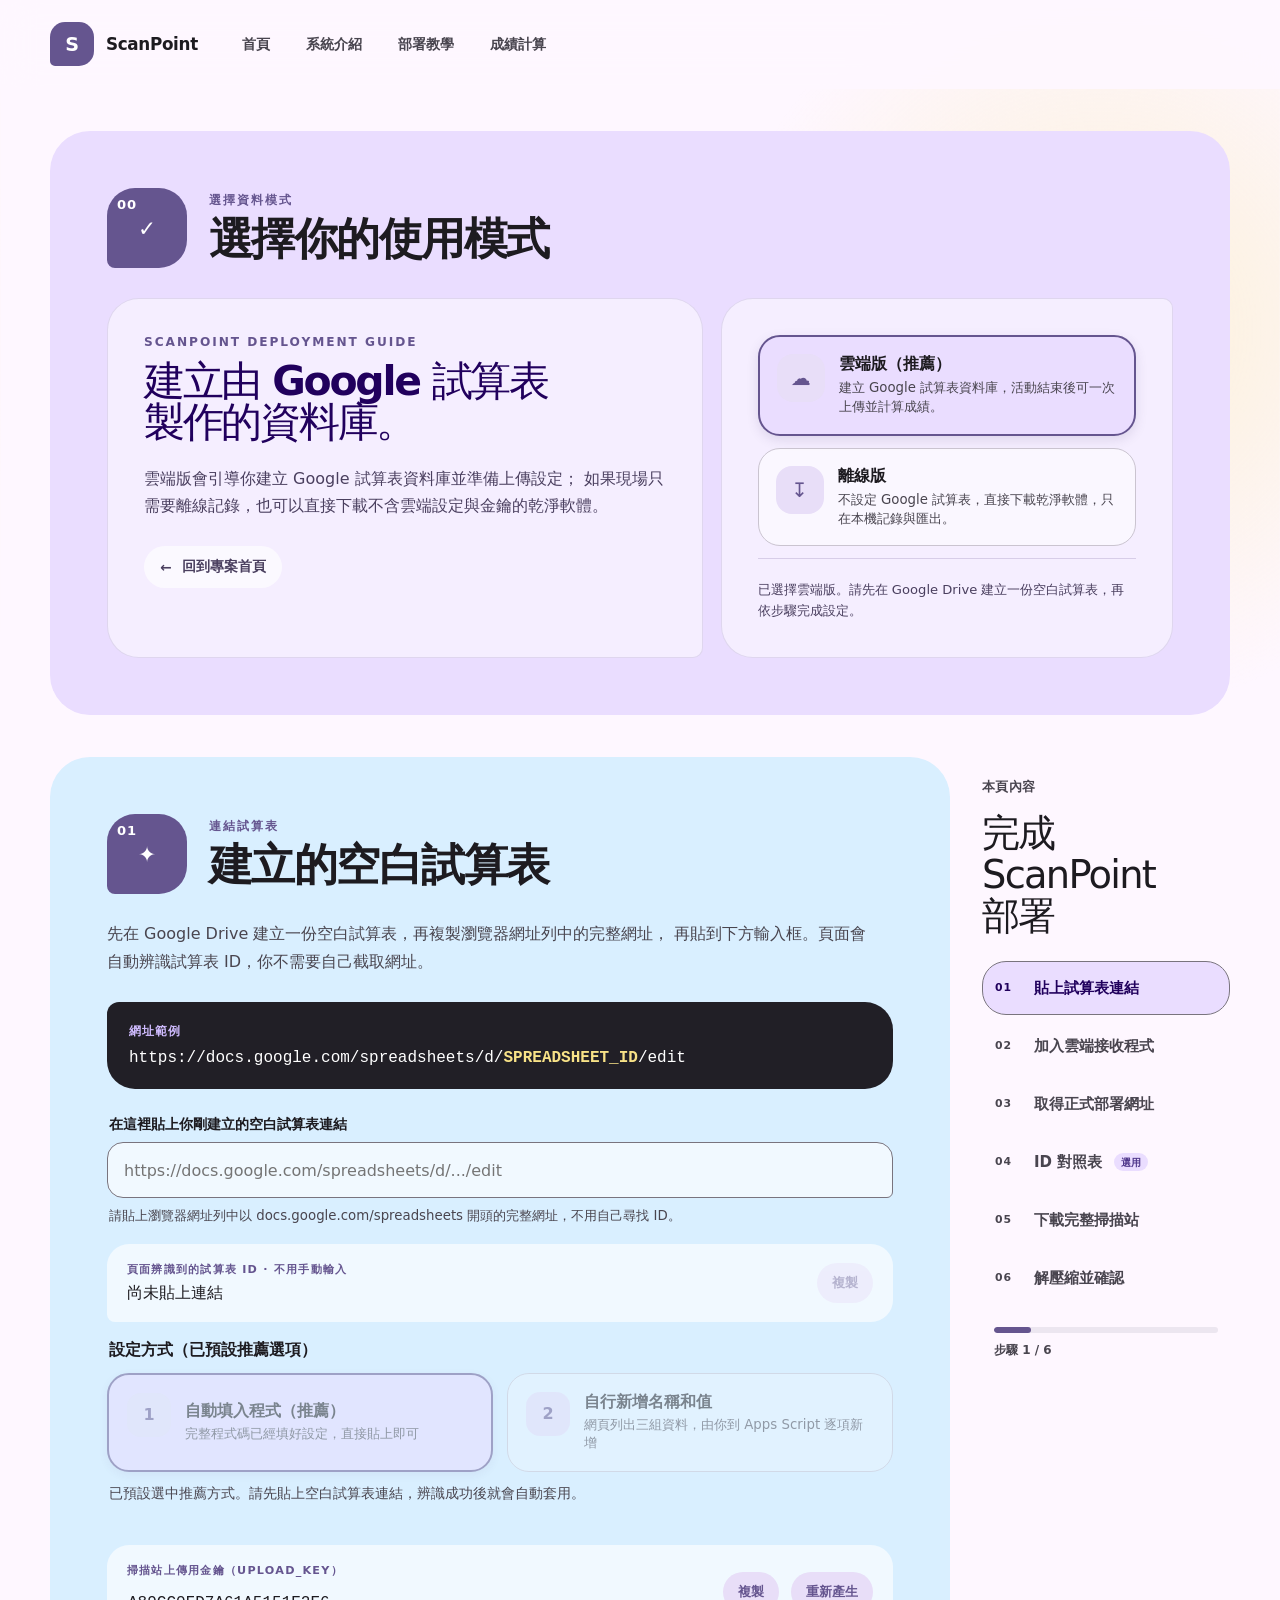
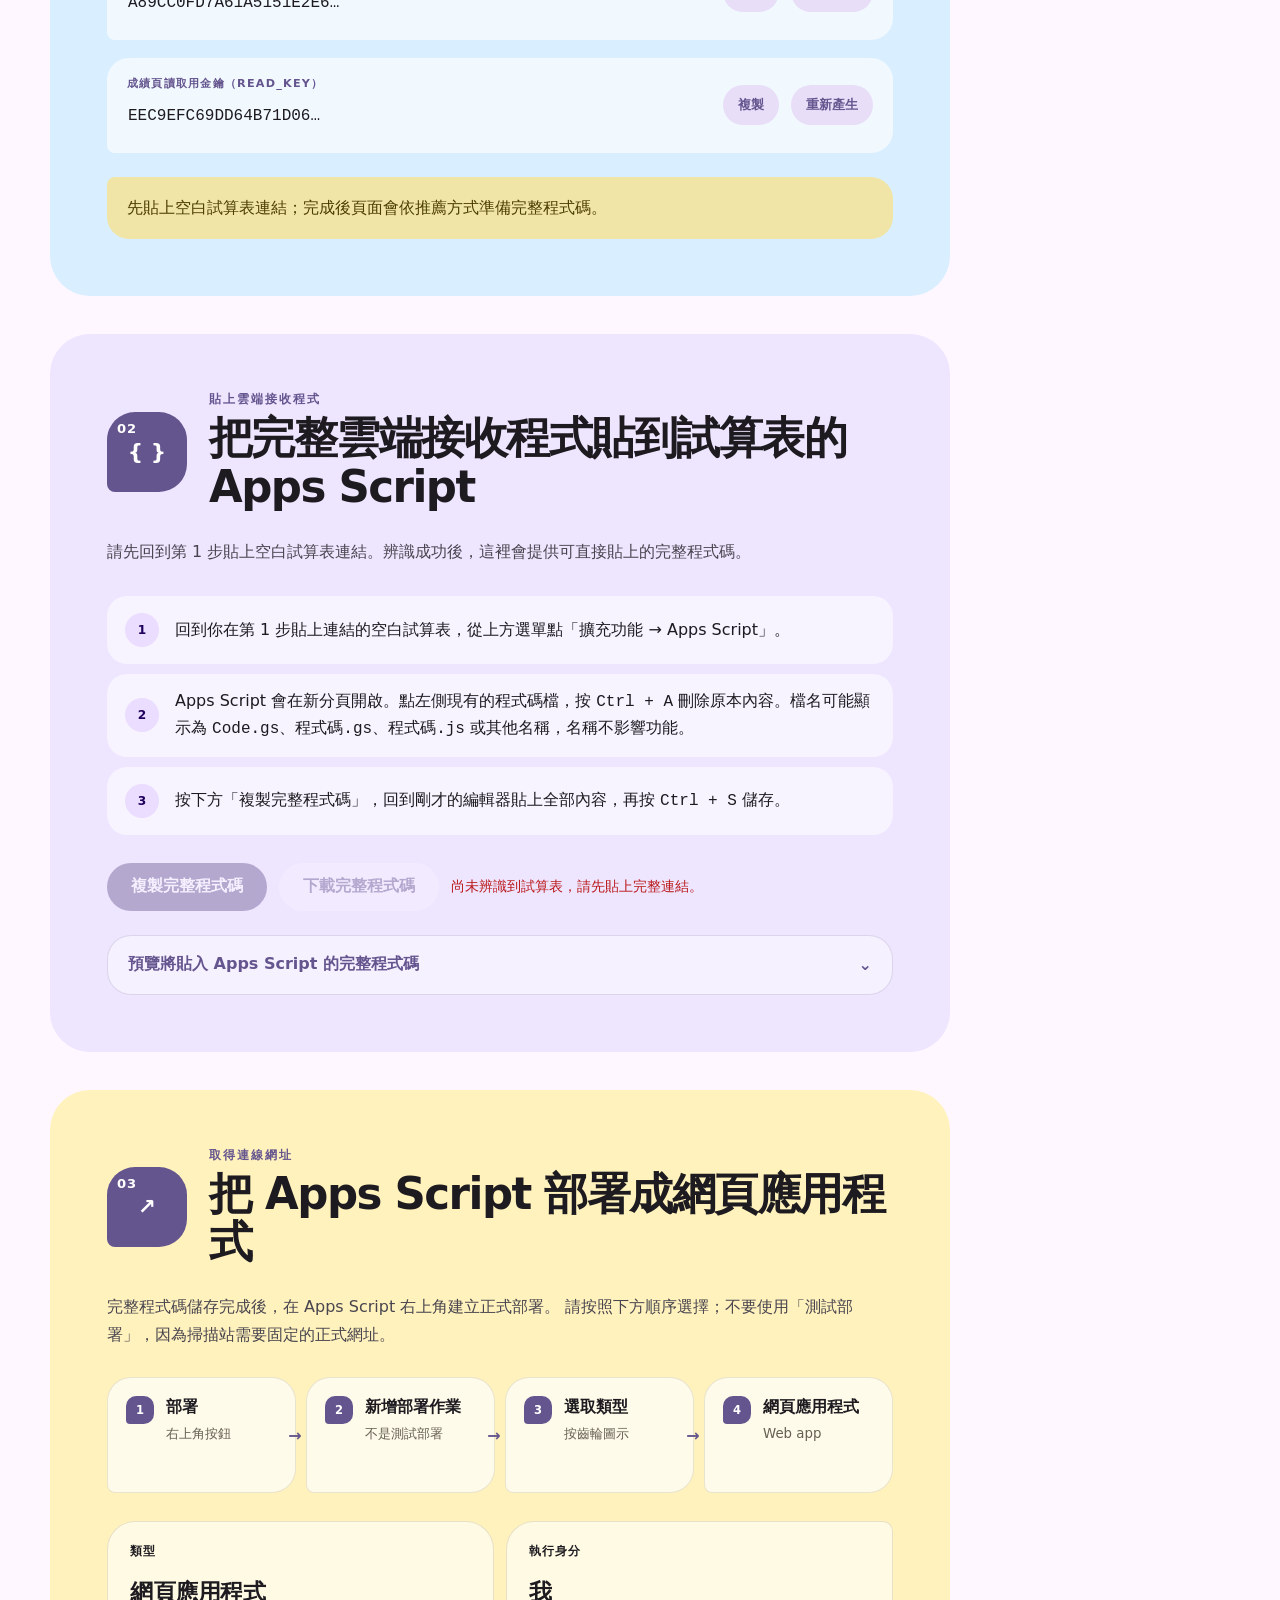
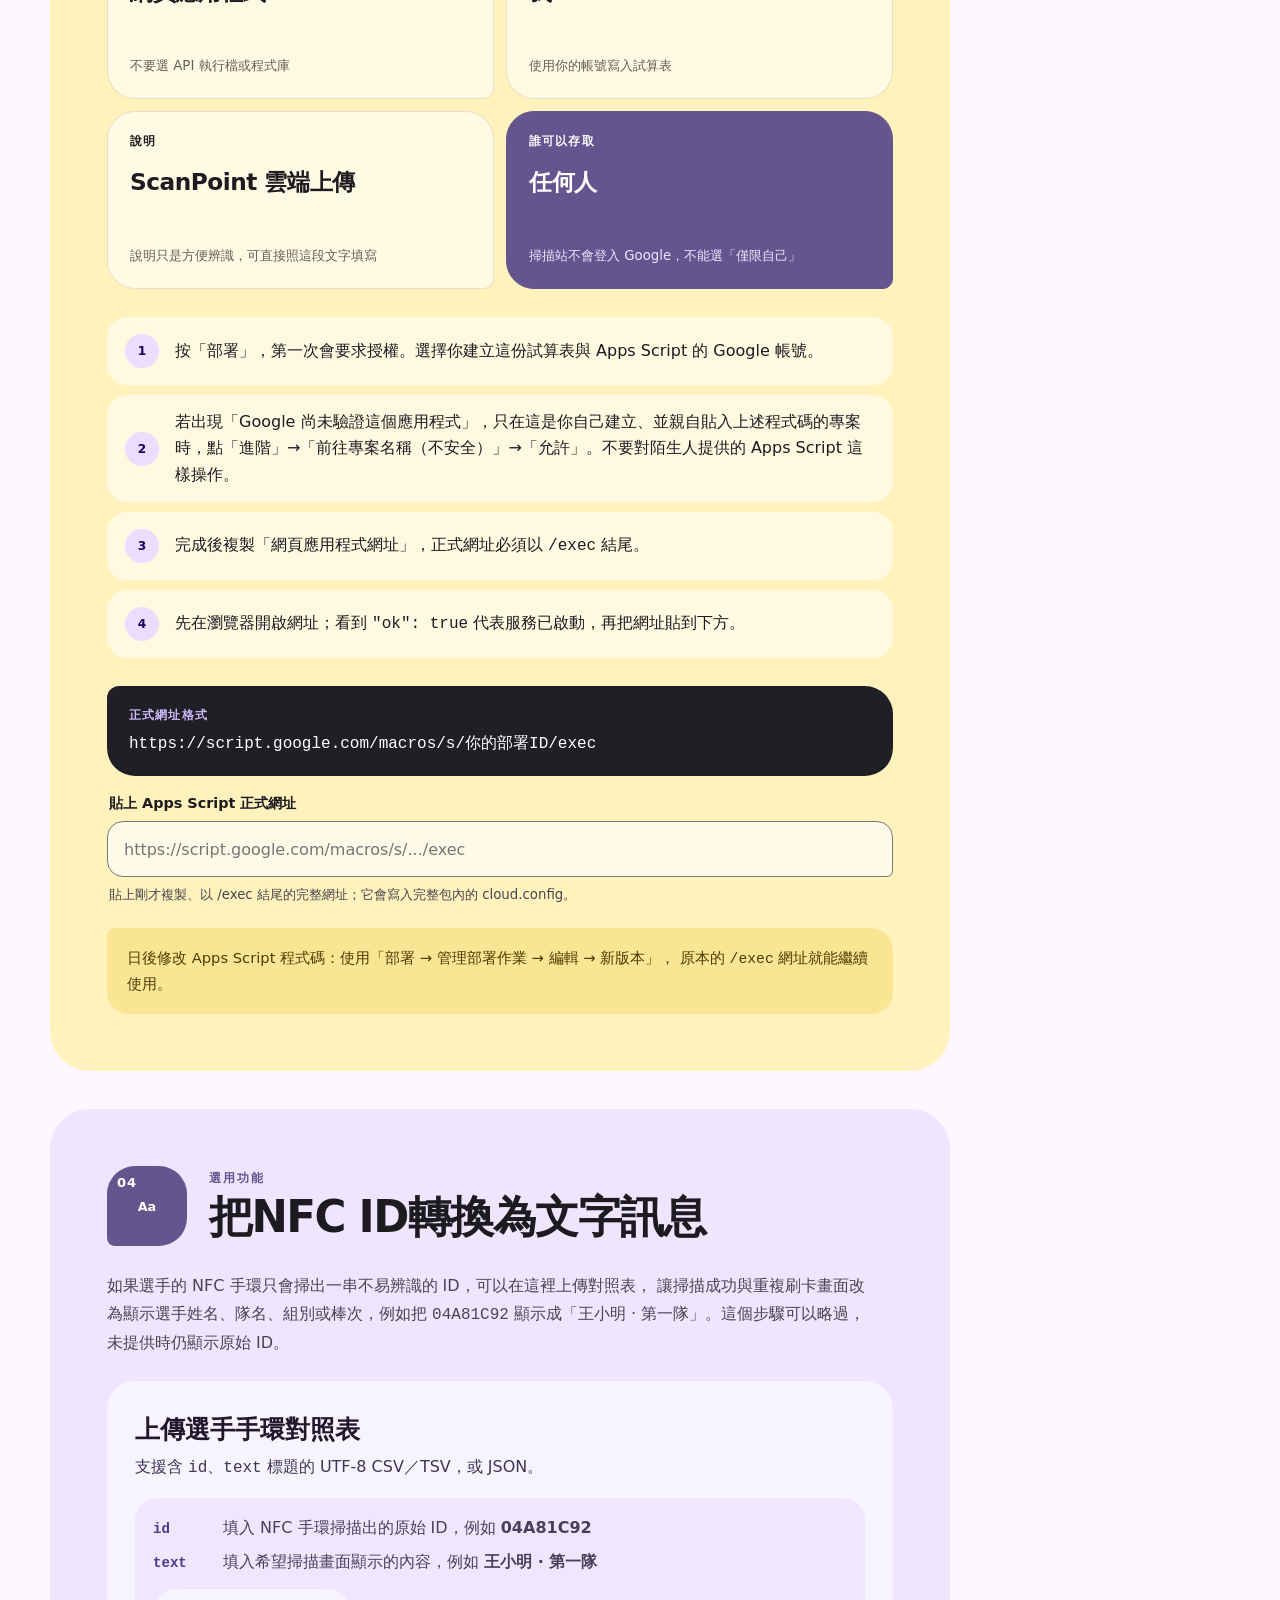
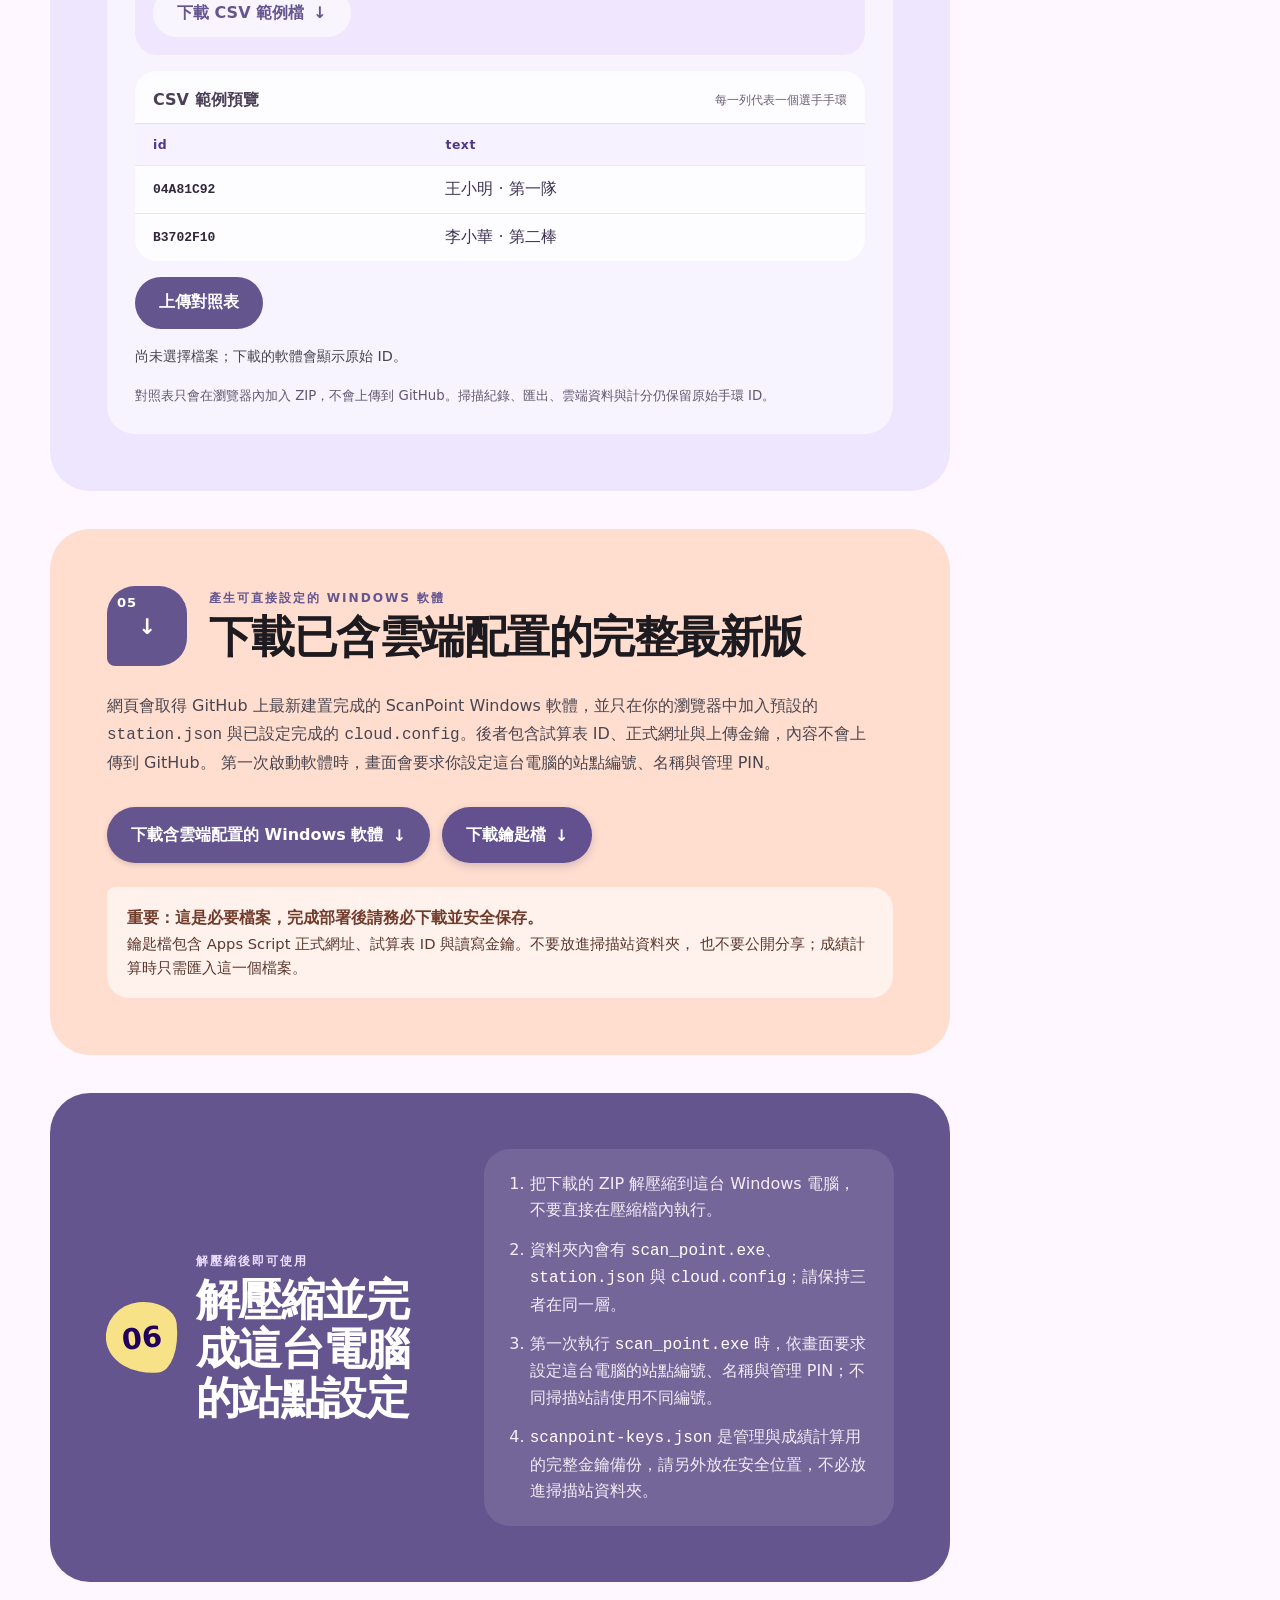
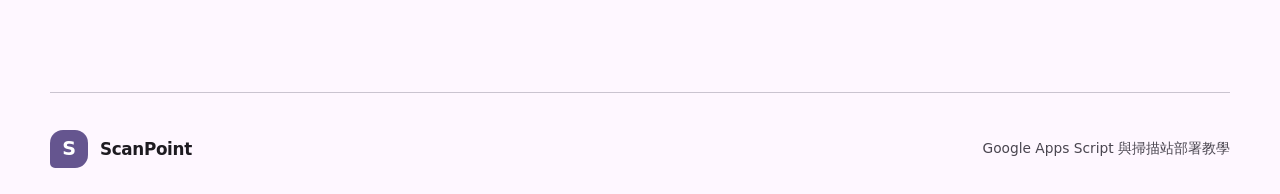
==== commit de922fc4: "docs: clarify ID mapping step title" ====
--- a/web/deploy.html
+++ b/web/deploy.html
@@ -321,7 +321,7 @@
             <span class="step-number"><b data-mapping-step-number>04</b><i aria-hidden="true">Aa</i></span>
             <div>
               <p class="section-kicker">選用功能</p>
-              <h2 id="step-mapping-title">把選手手環 ID 顯示成姓名</h2>
+              <h2 id="step-mapping-title">把NFC ID轉換為文字訊息</h2>
             </div>
           </div>
           <p class="section-copy">
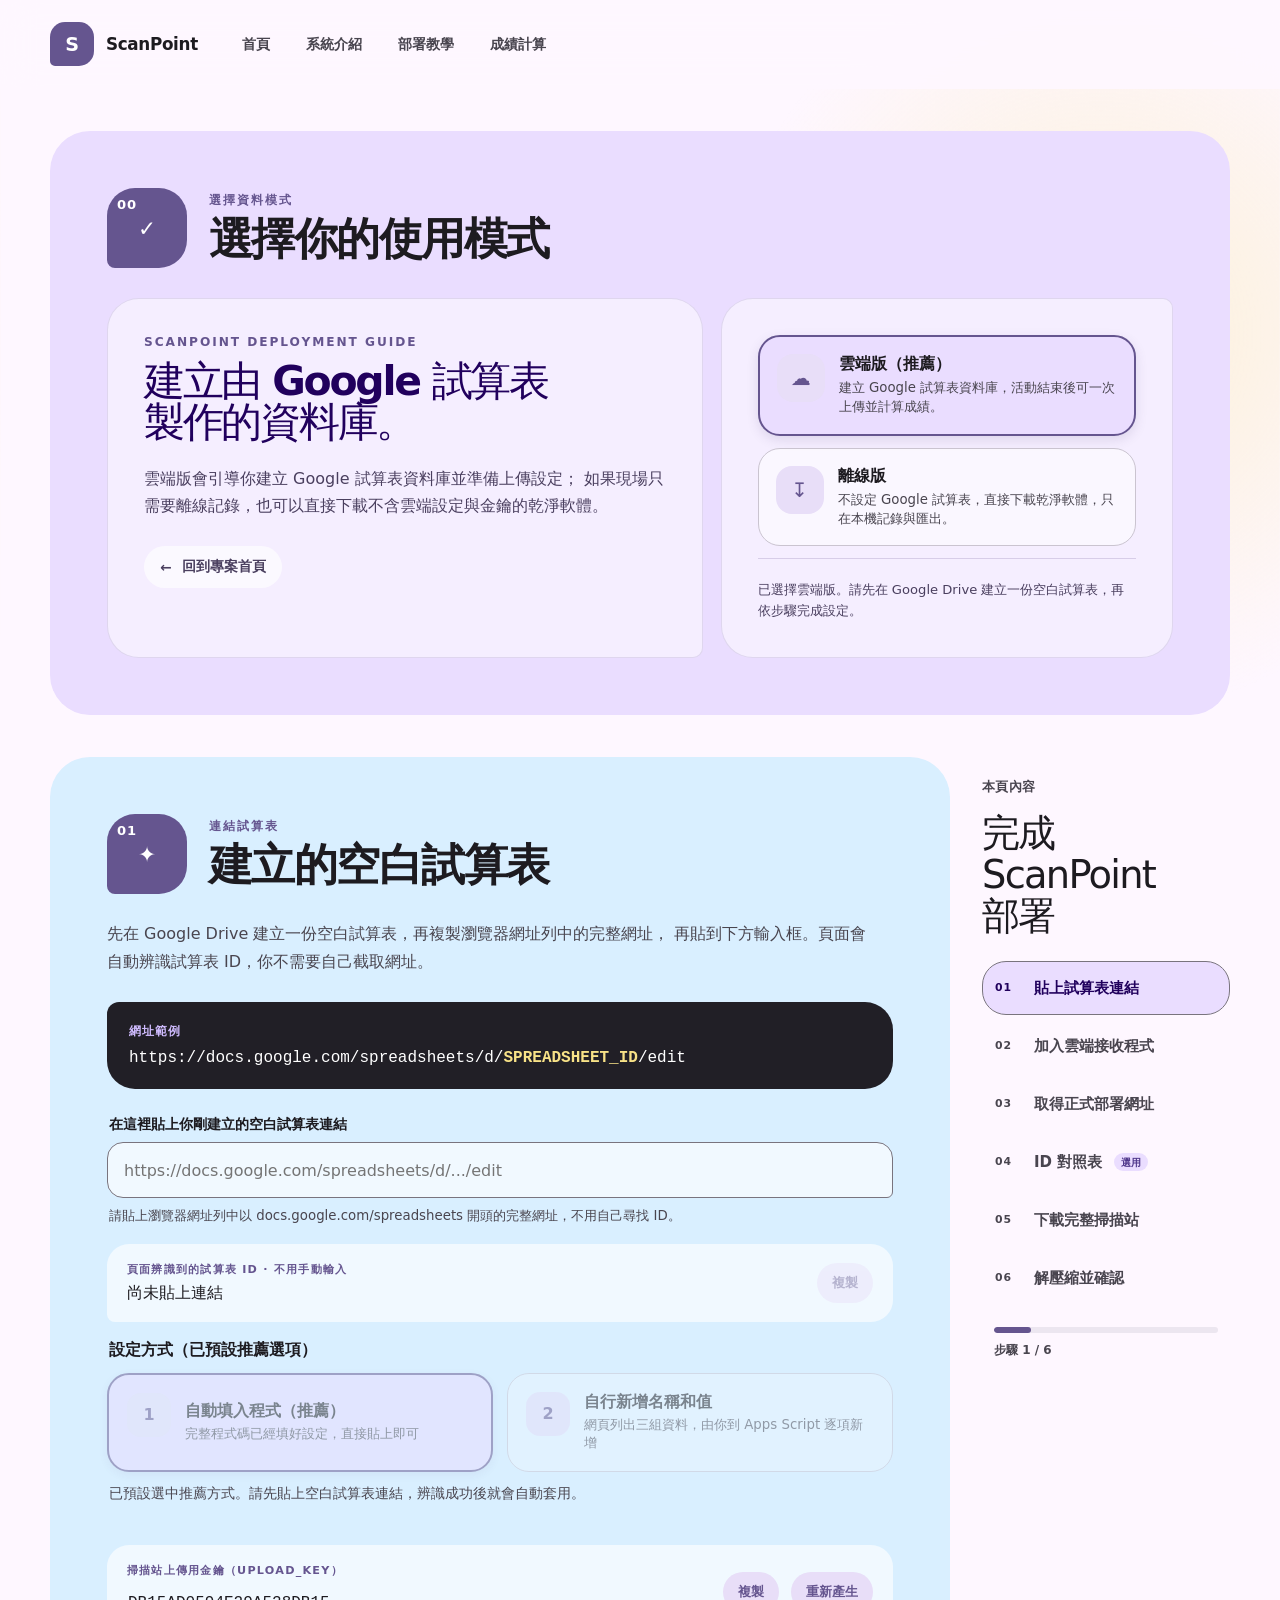
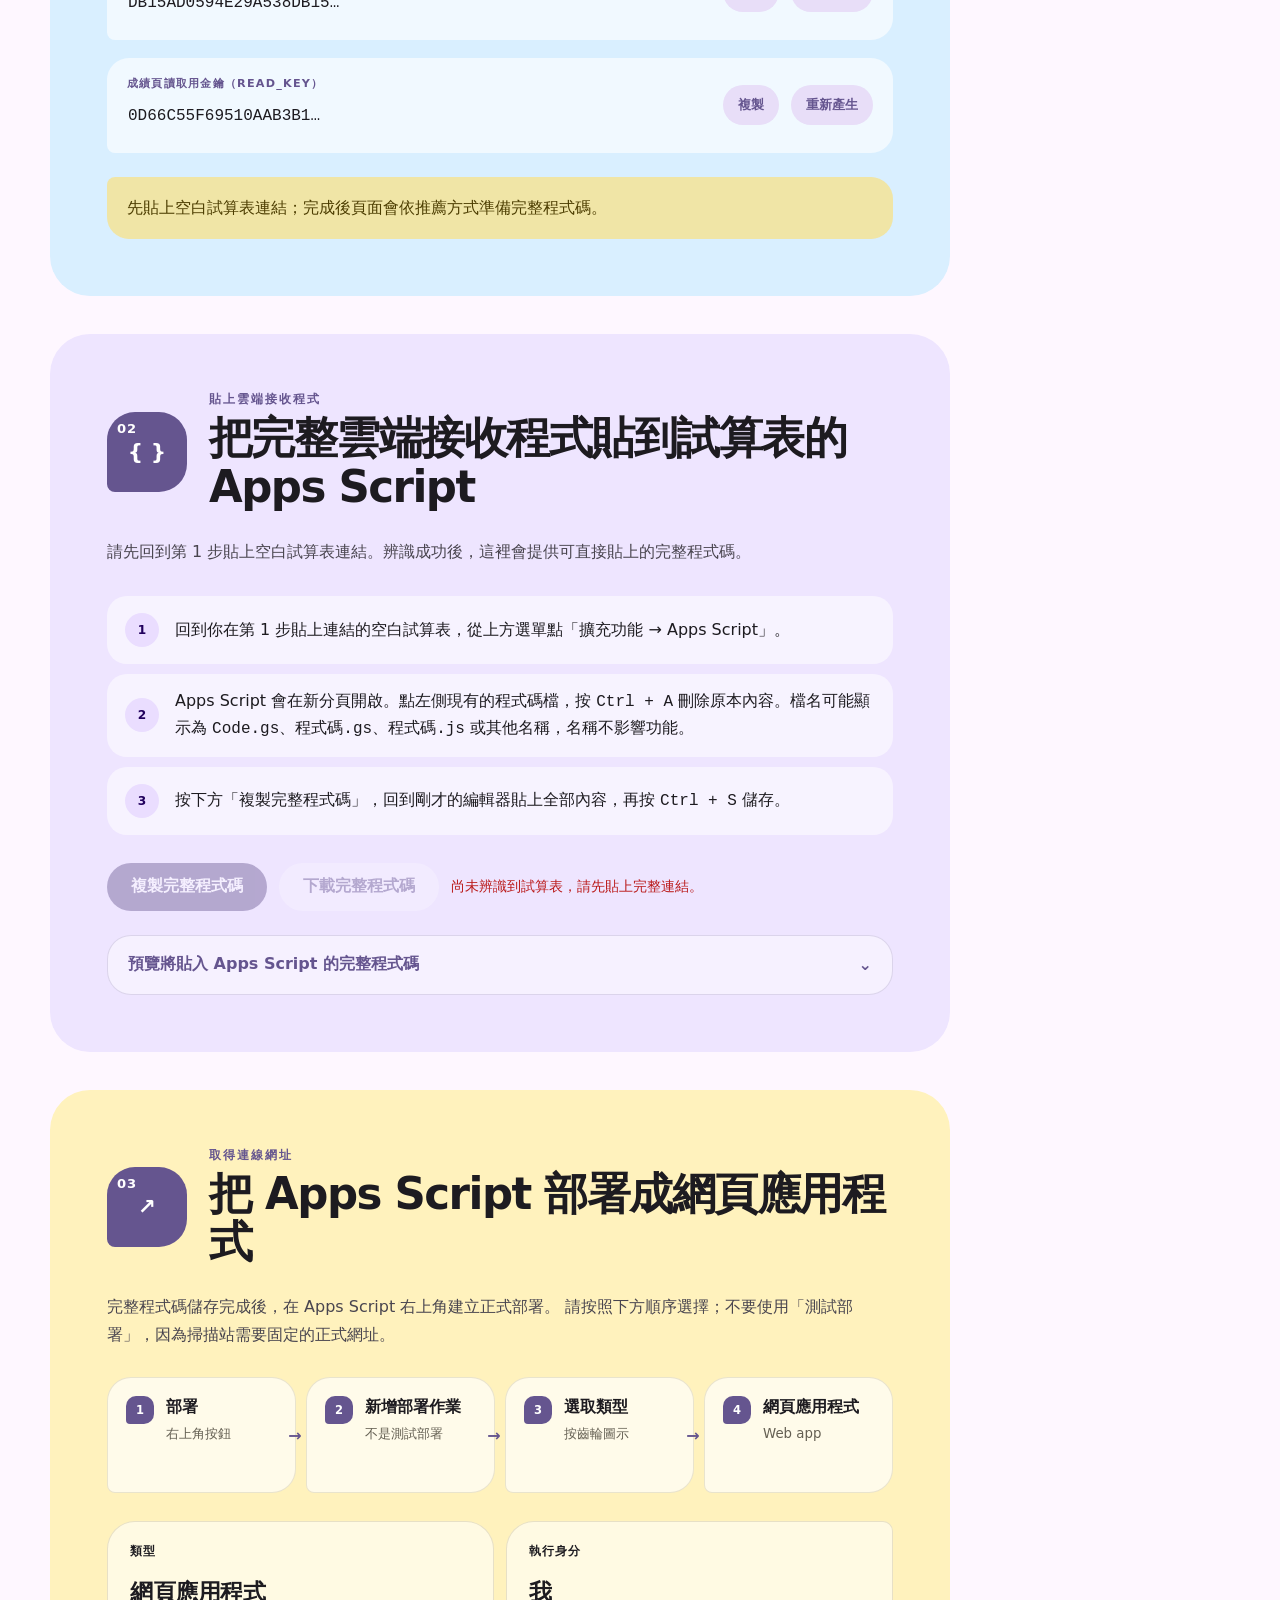
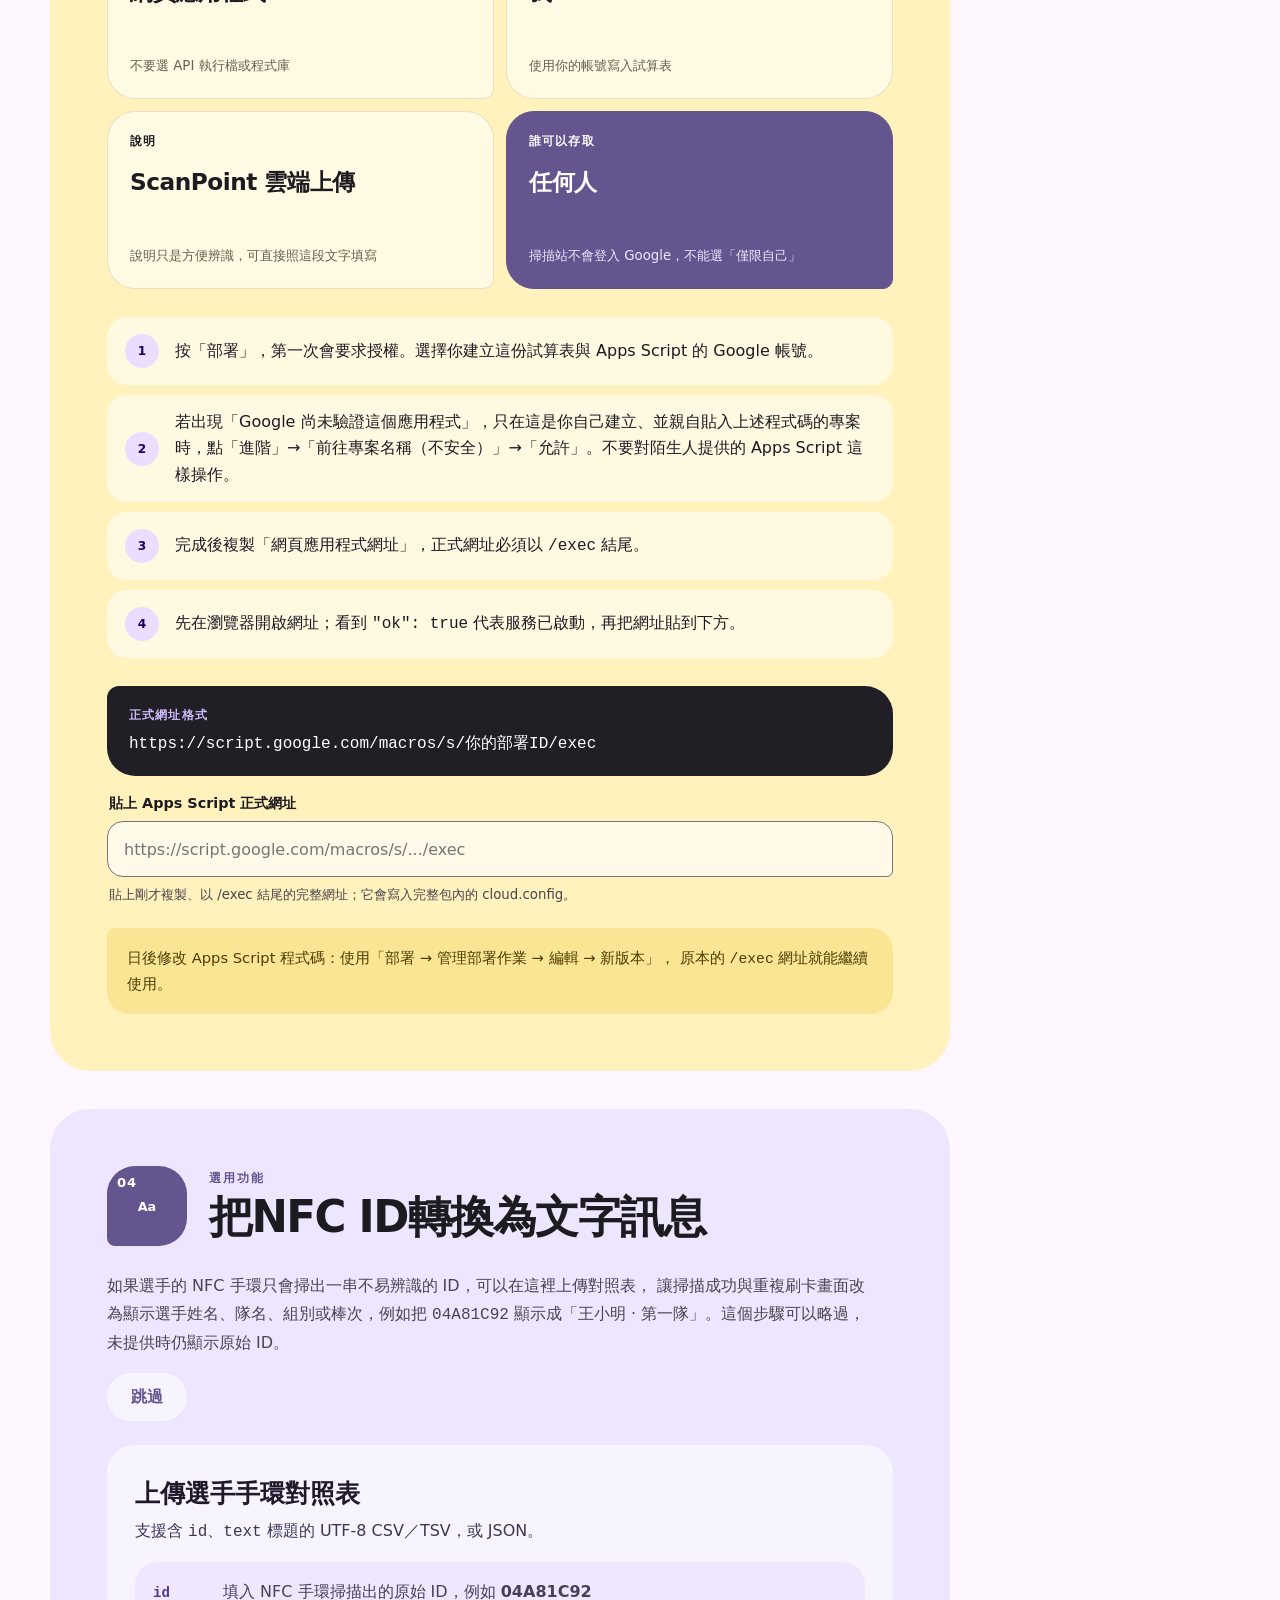
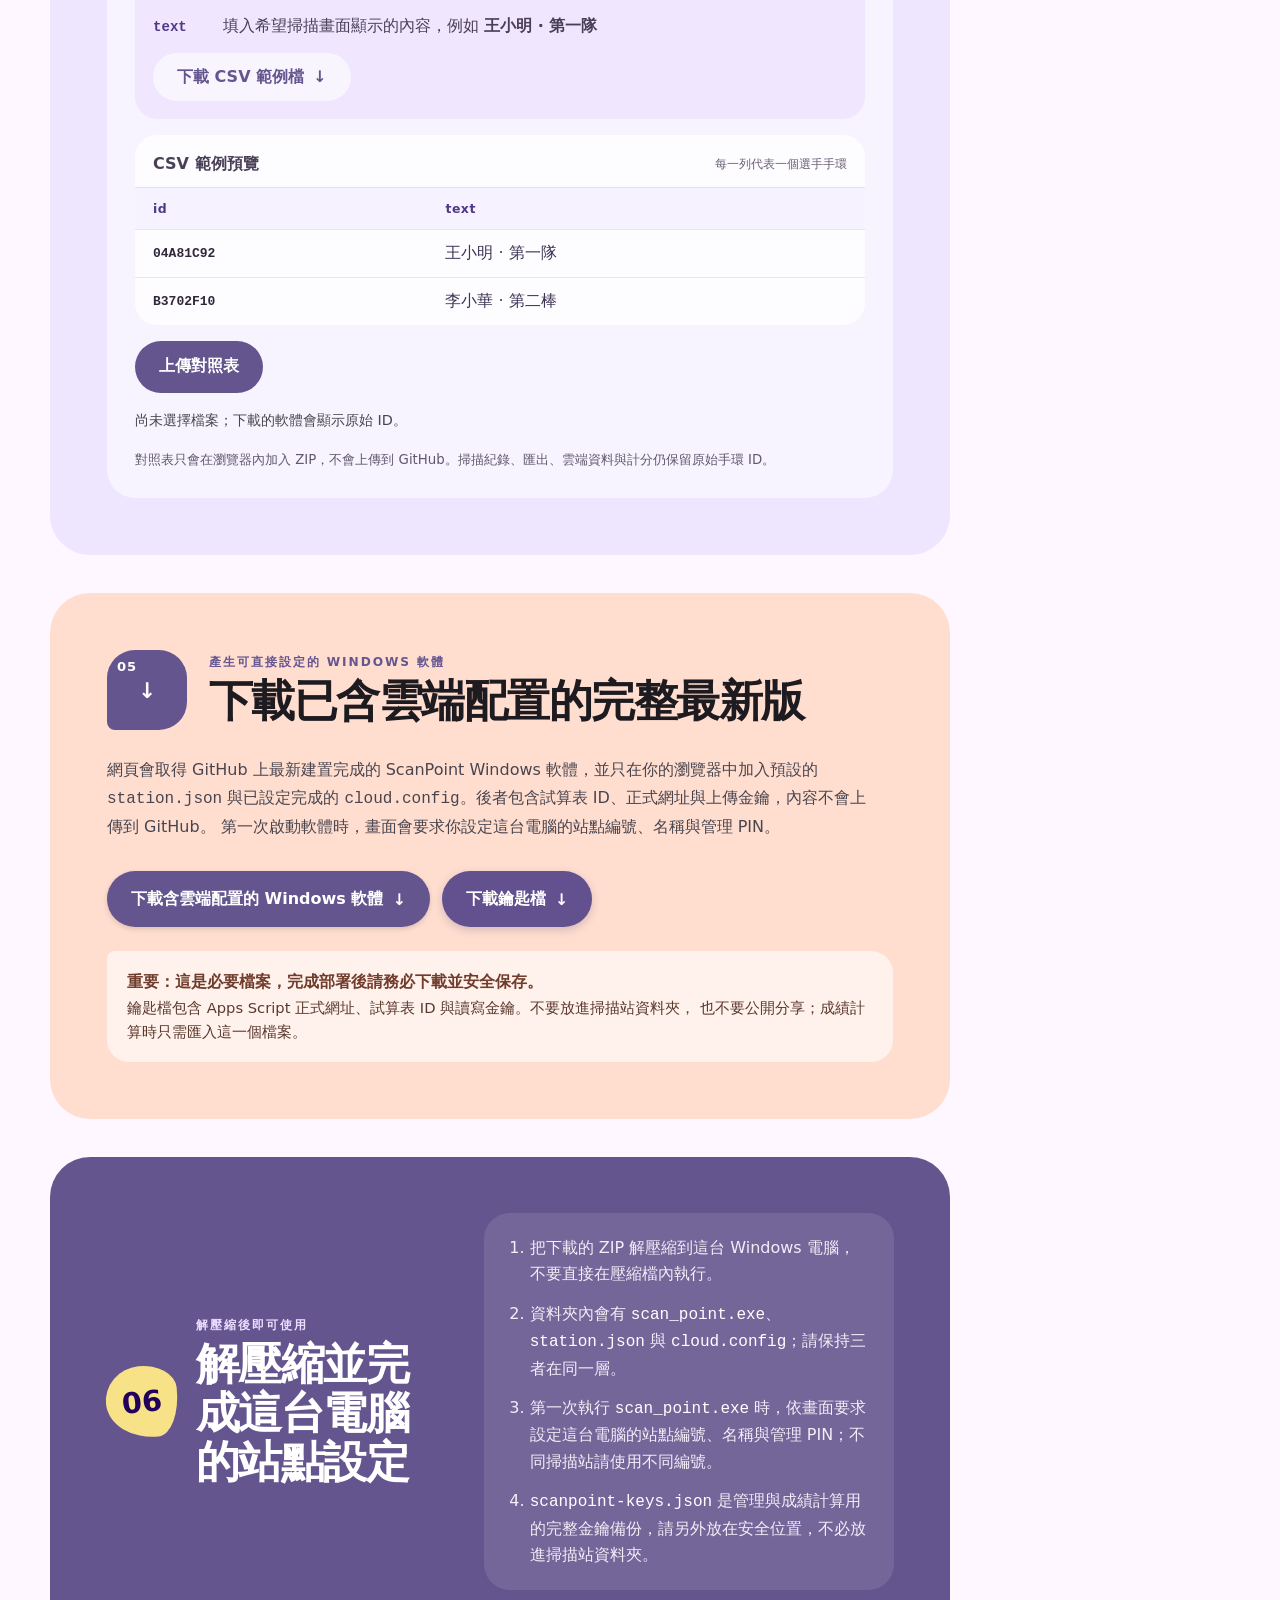
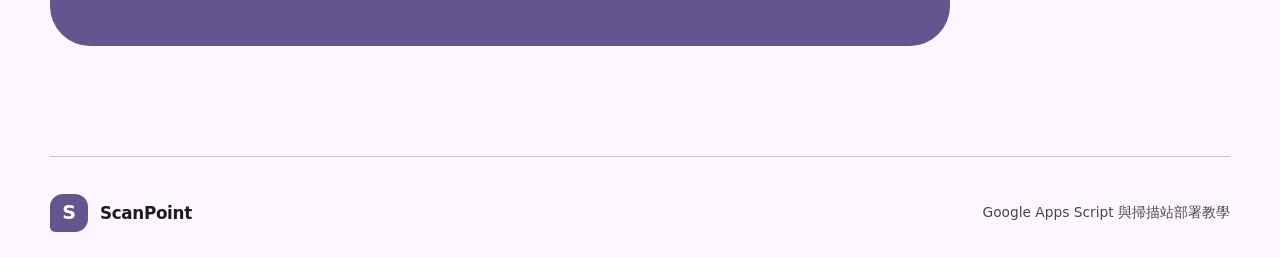
==== commit ed5243cd: "feat: add skip action to ID mapping step" ====
--- a/web/deploy.html
+++ b/web/deploy.html
@@ -329,6 +329,9 @@
             讓掃描成功與重複刷卡畫面改為顯示選手姓名、隊名、組別或棒次，例如把
             <code>04A81C92</code> 顯示成「王小明 · 第一隊」。這個步驟可以略過，未提供時仍顯示原始 ID。
           </p>
+          <div class="id-mapping-skip-row">
+            <a class="button button--quiet" href="#station-config">跳過</a>
+          </div>
           <div class="id-mapping-upload">
             <div>
               <h3>上傳選手手環對照表</h3>
--- a/web/styles.css
+++ b/web/styles.css
@@ -2292,6 +2292,10 @@
   }
 }
 
+.id-mapping-skip-row {
+  margin: -8px 0 24px;
+}
+
 .id-mapping-upload {
   display: grid;
   gap: 16px;
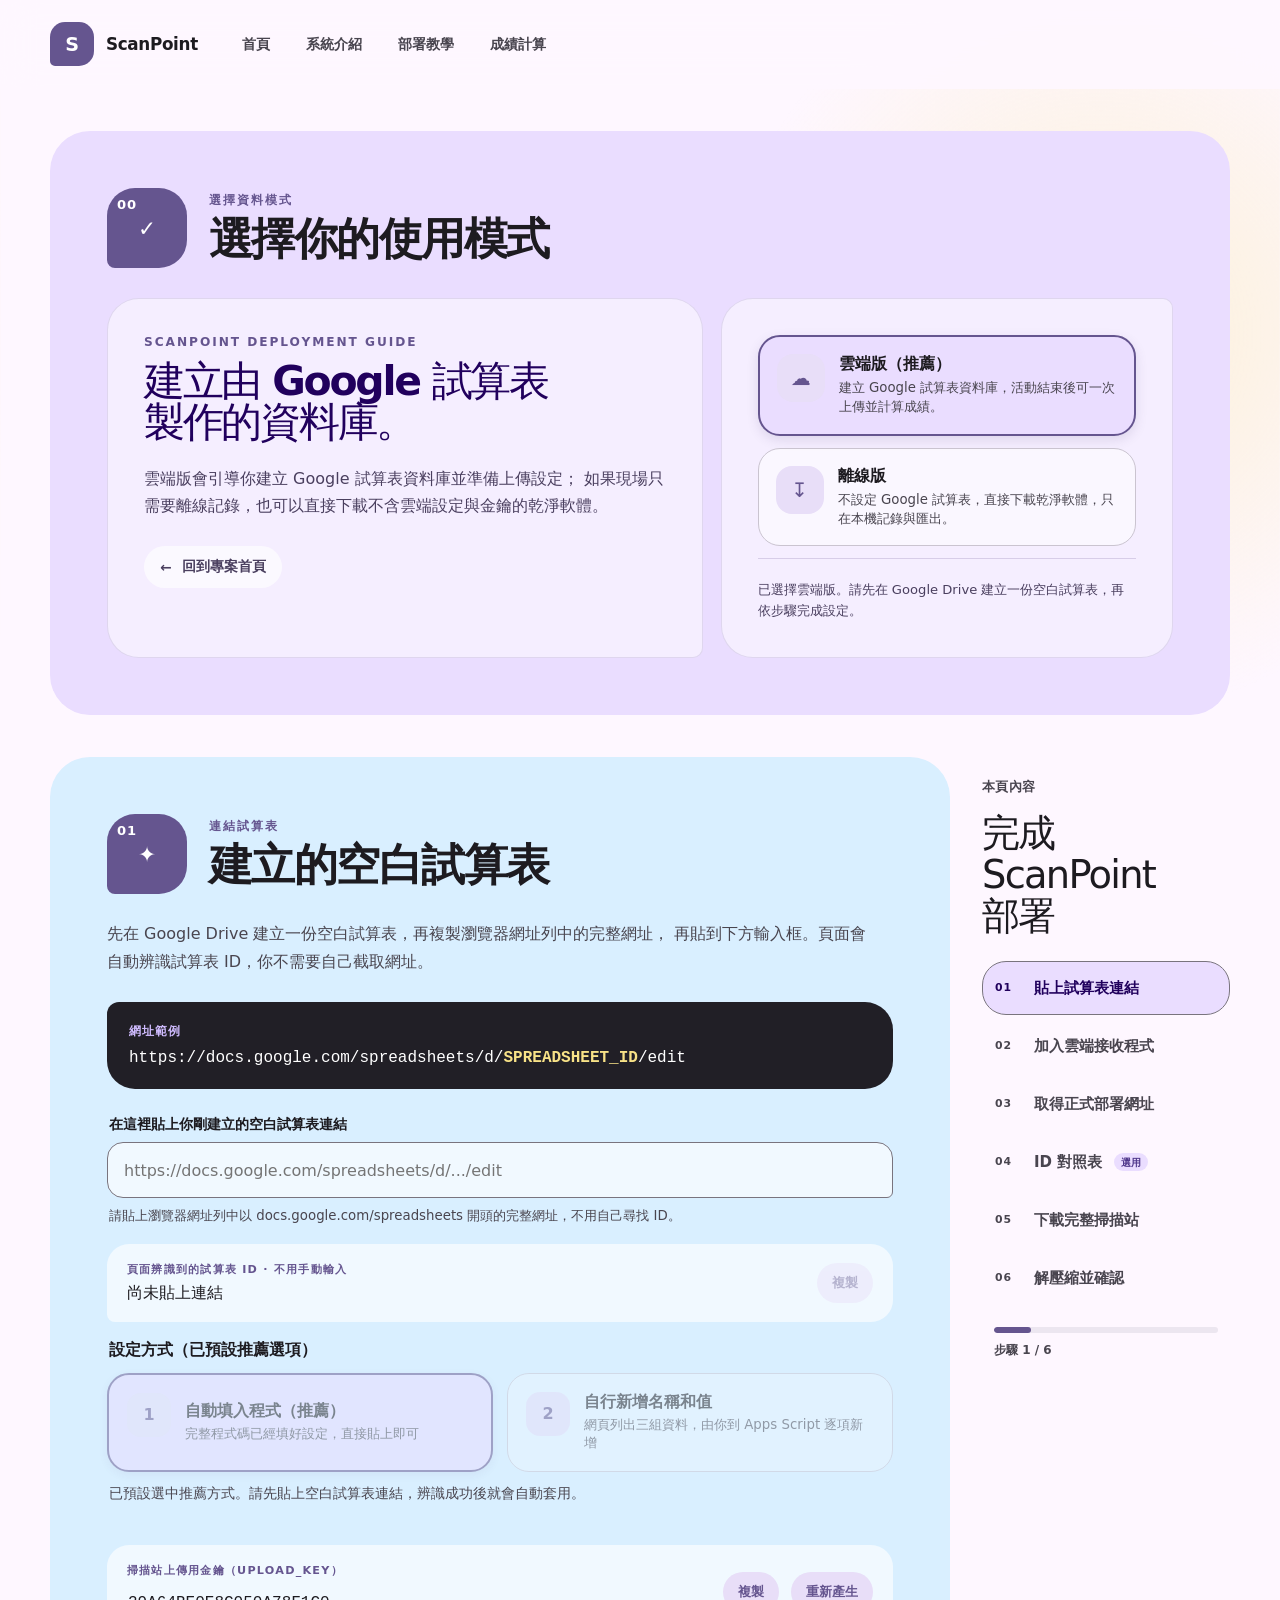
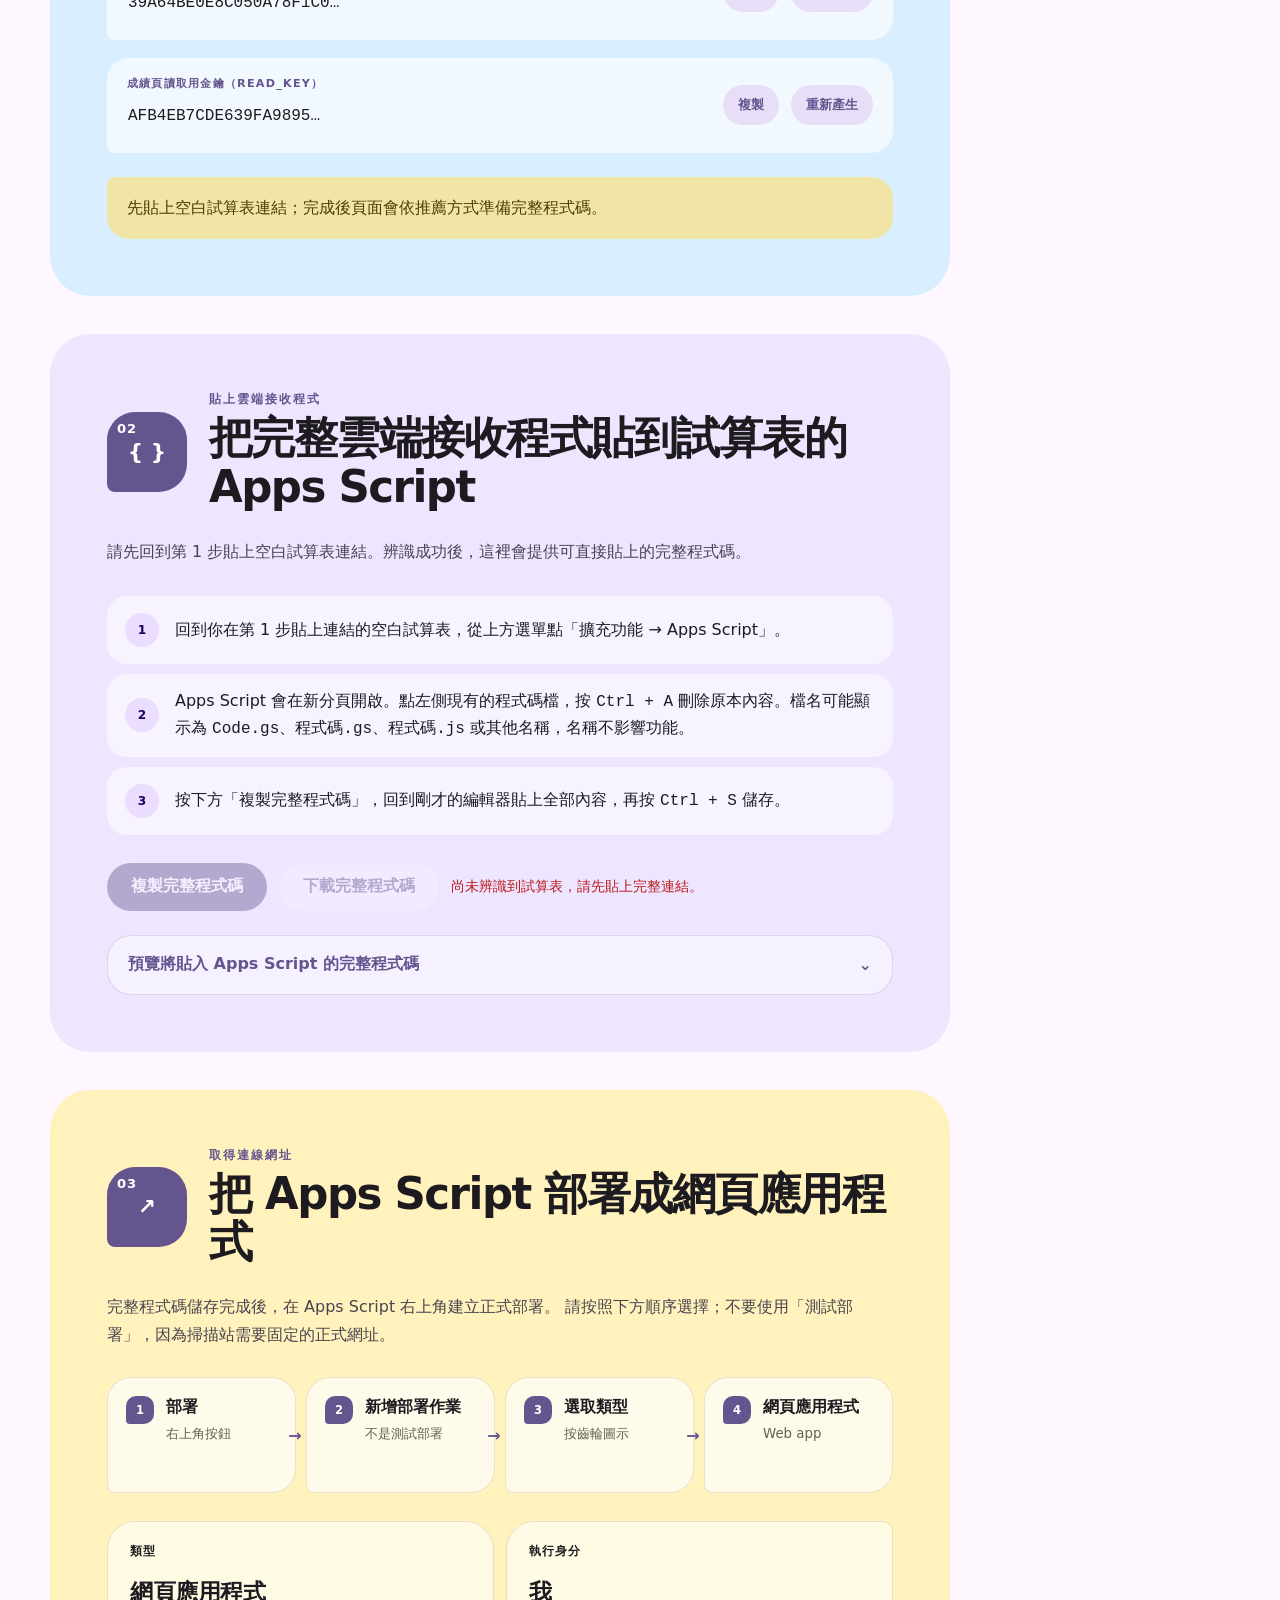
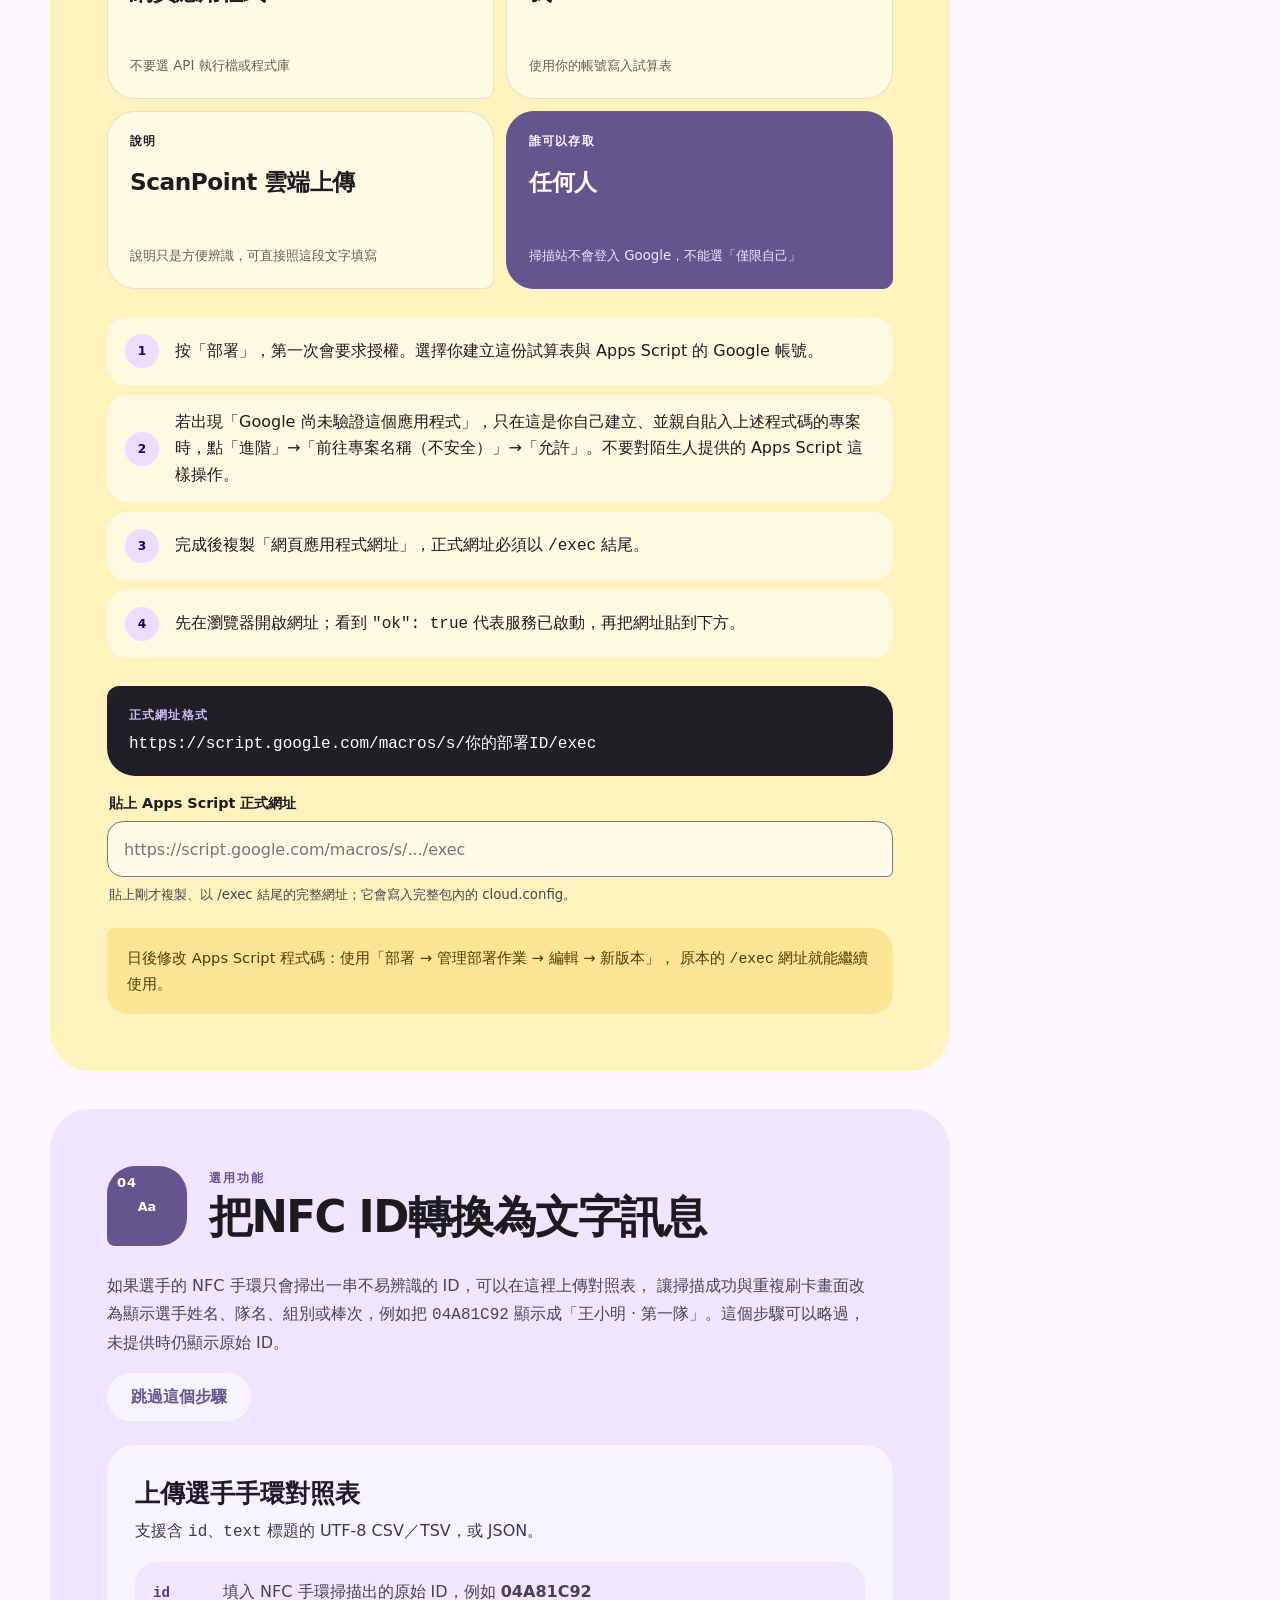
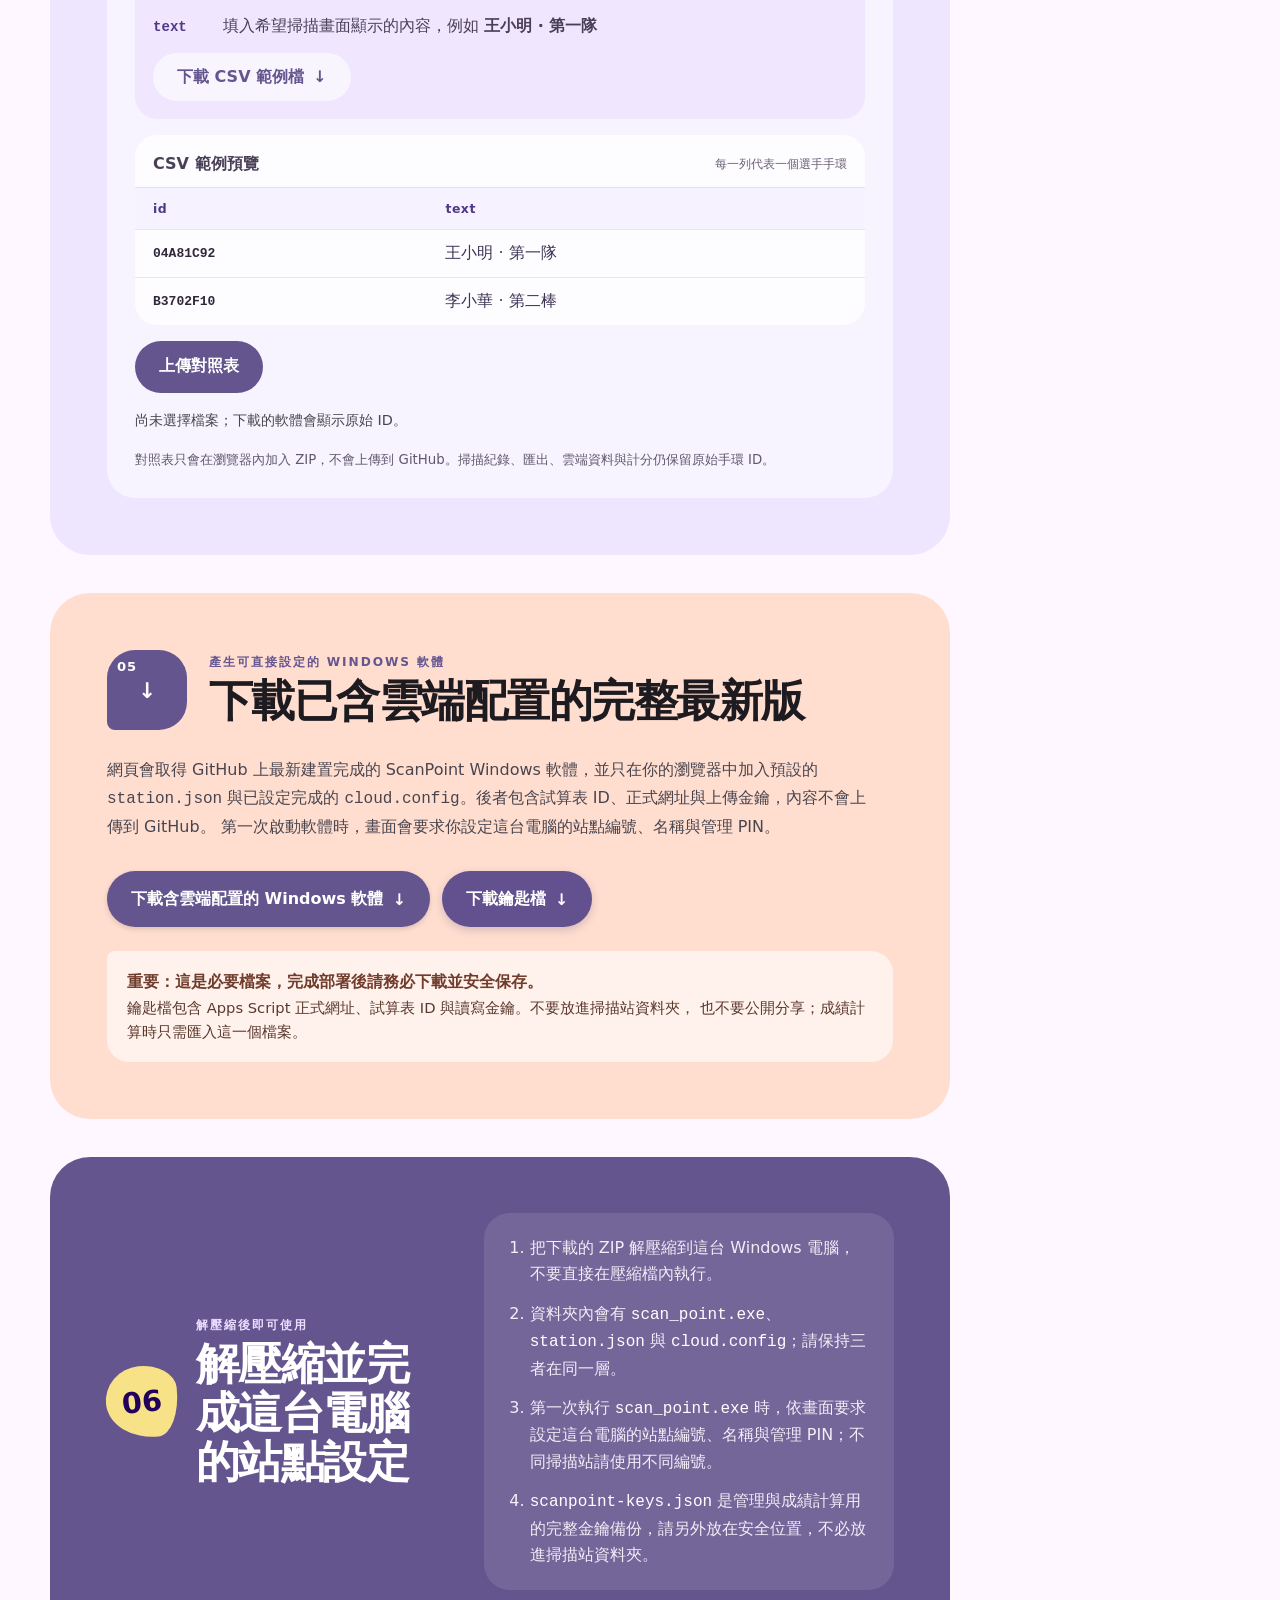
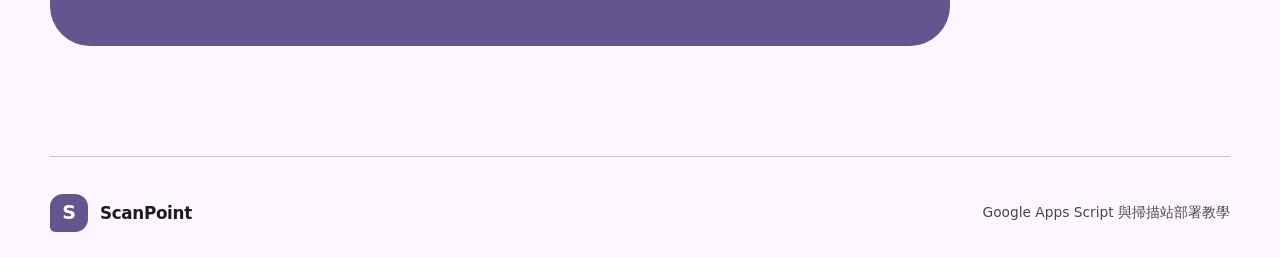
==== commit 51eb0200: "docs: clarify ID mapping skip action" ====
--- a/web/deploy.html
+++ b/web/deploy.html
@@ -330,7 +330,7 @@
             <code>04A81C92</code> 顯示成「王小明 · 第一隊」。這個步驟可以略過，未提供時仍顯示原始 ID。
           </p>
           <div class="id-mapping-skip-row">
-            <a class="button button--quiet" href="#station-config">跳過</a>
+            <a class="button button--quiet" href="#station-config">跳過這個步驟</a>
           </div>
           <div class="id-mapping-upload">
             <div>
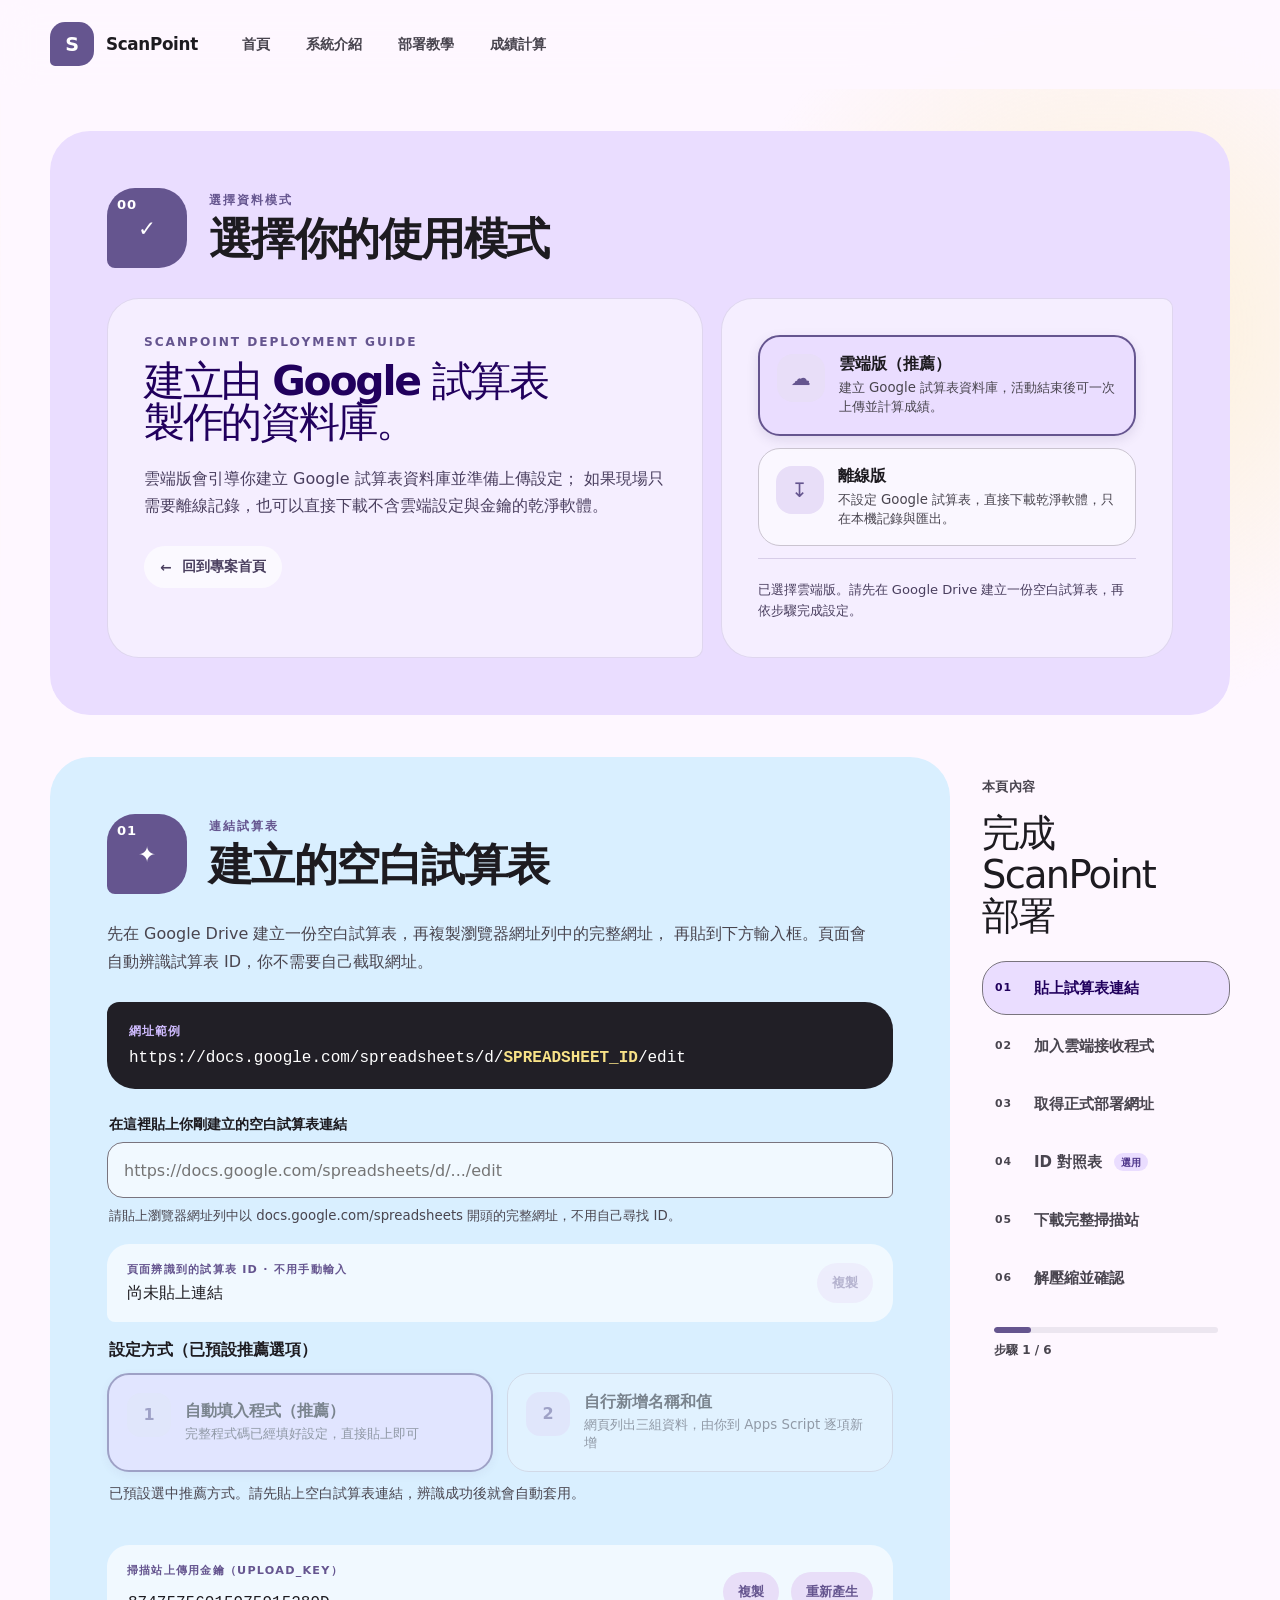
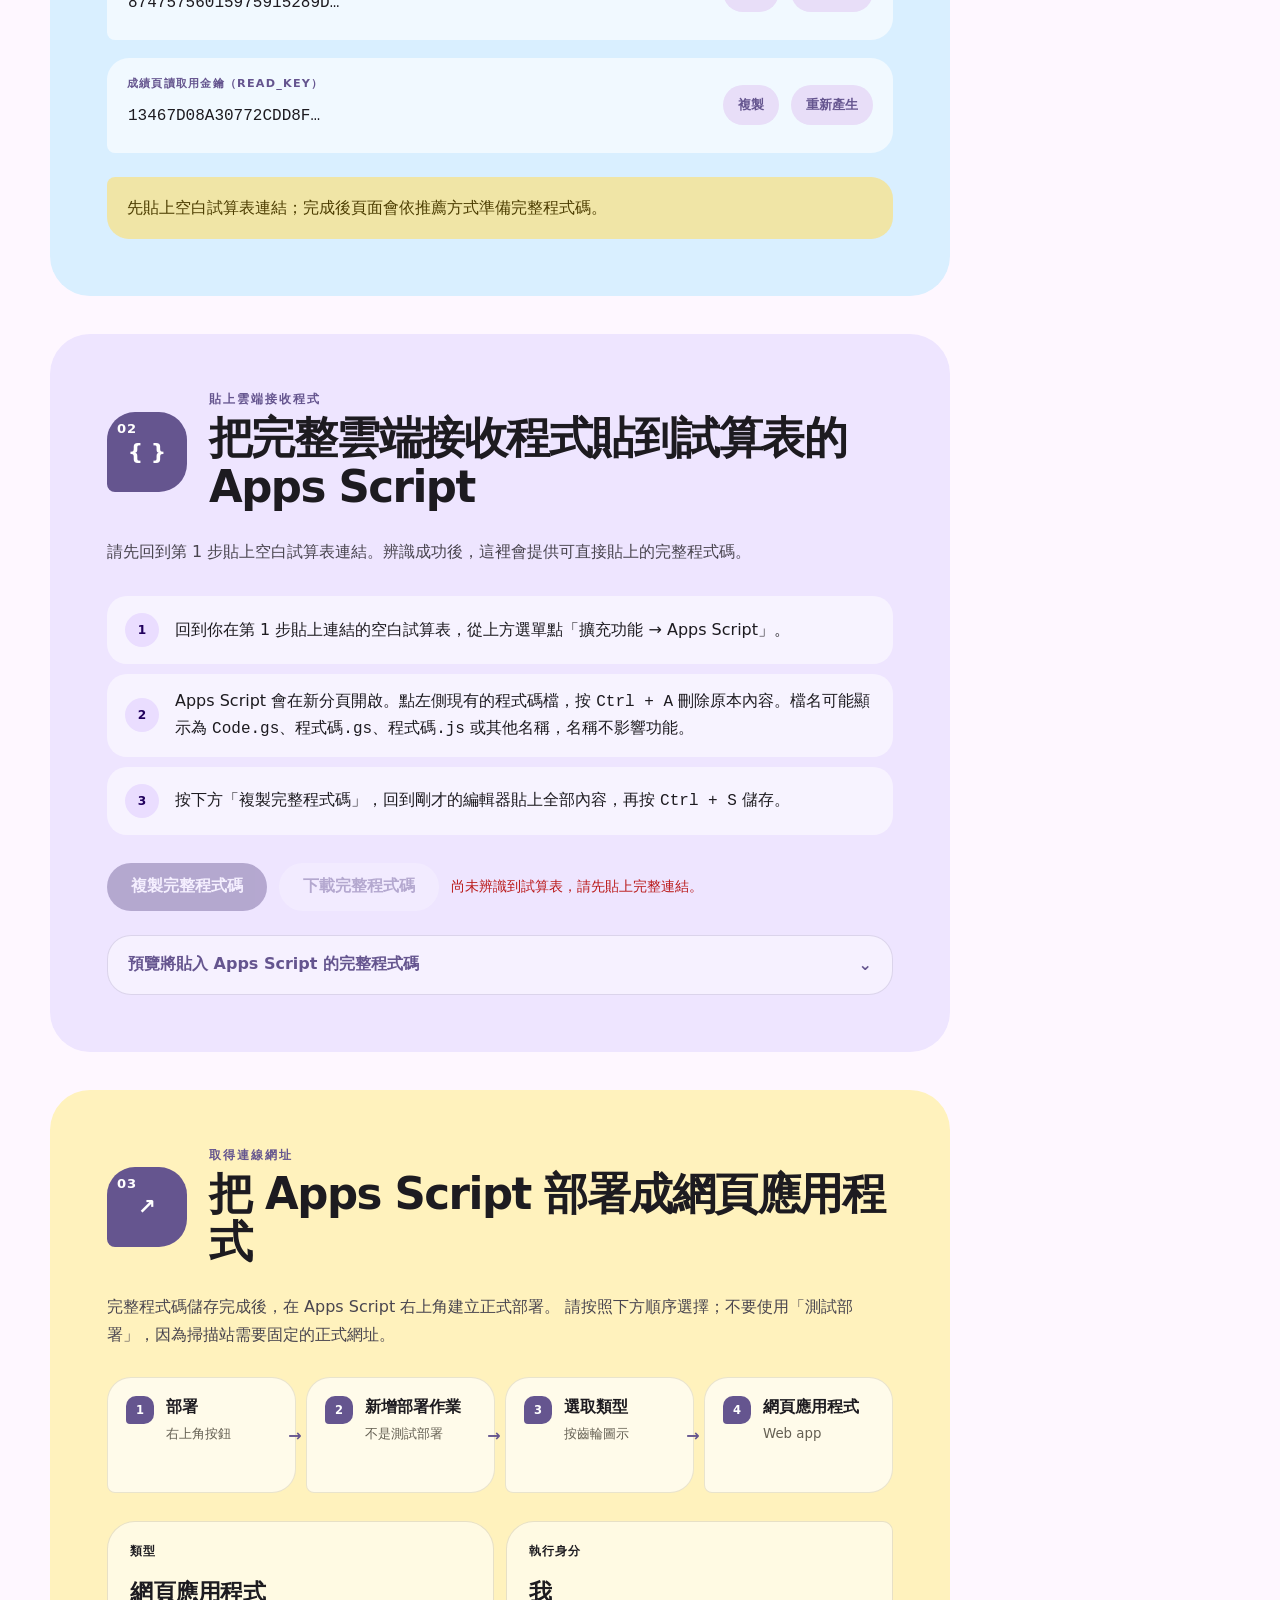
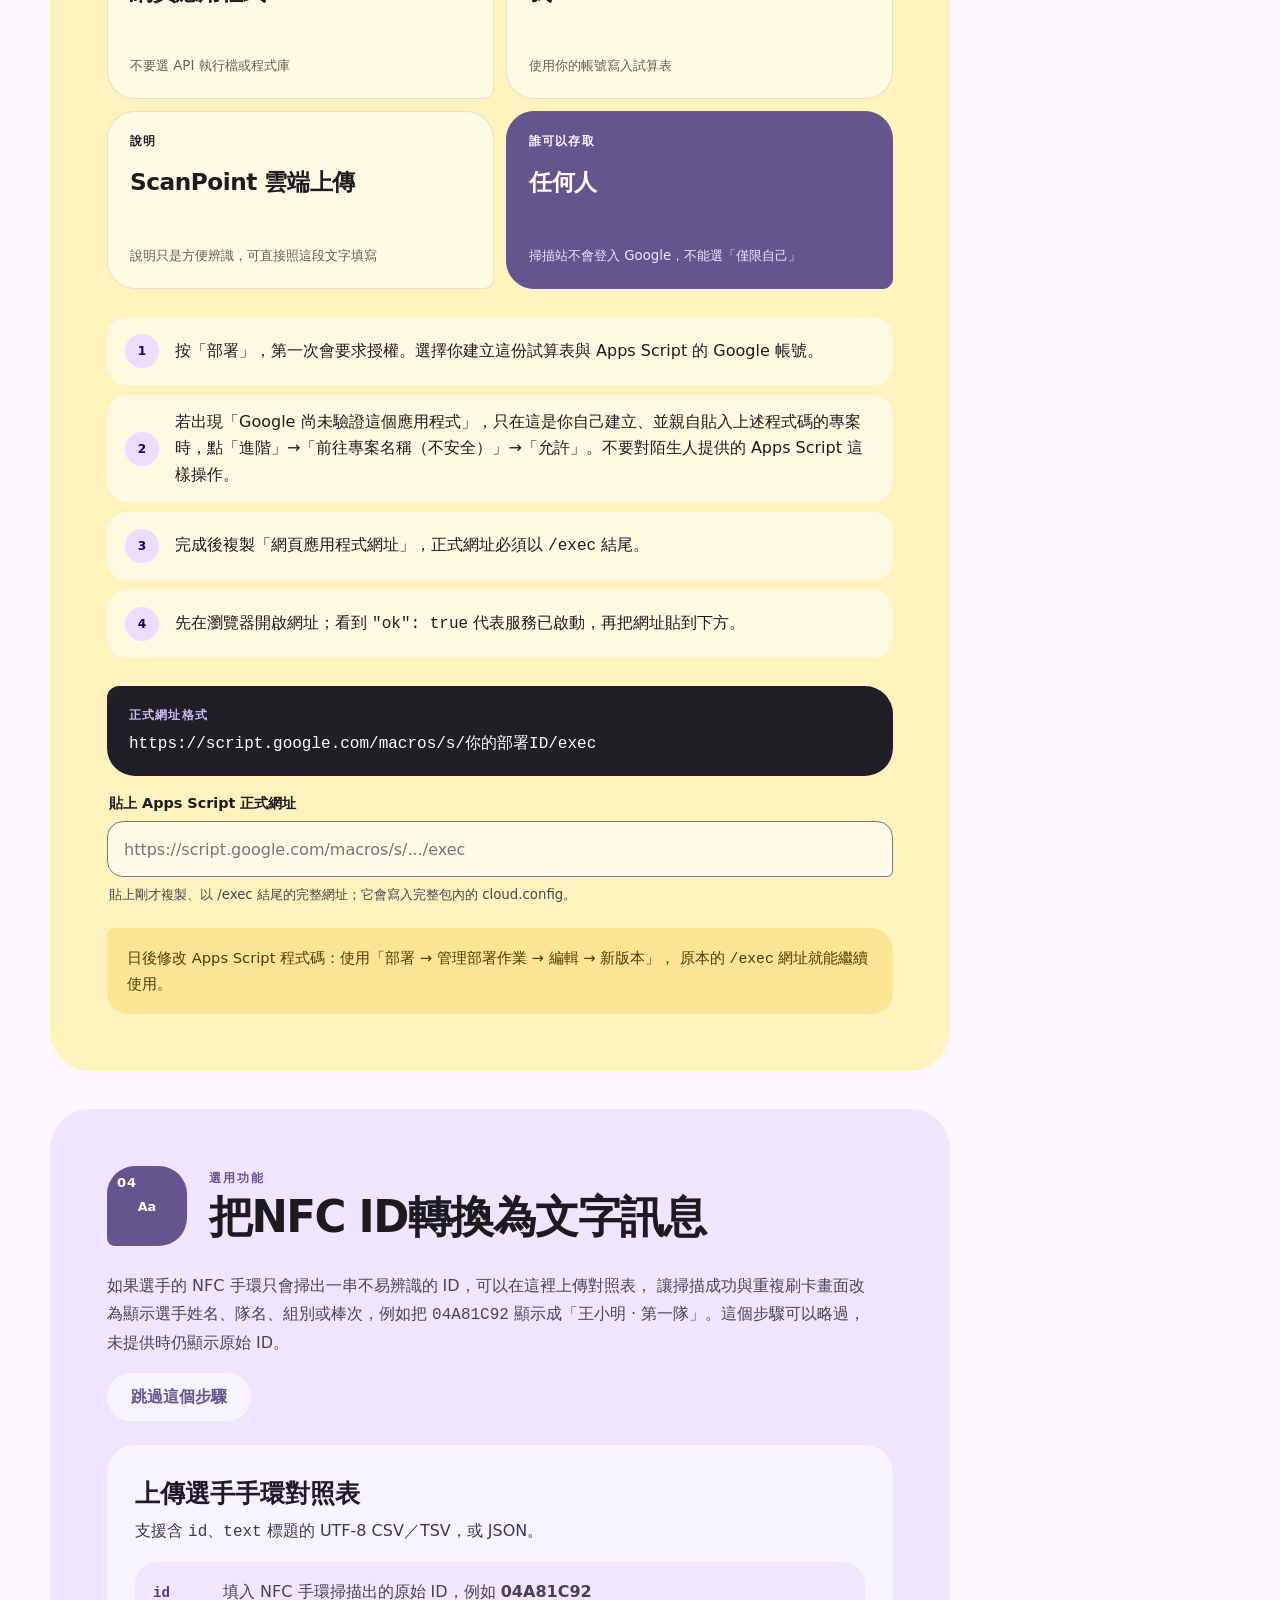
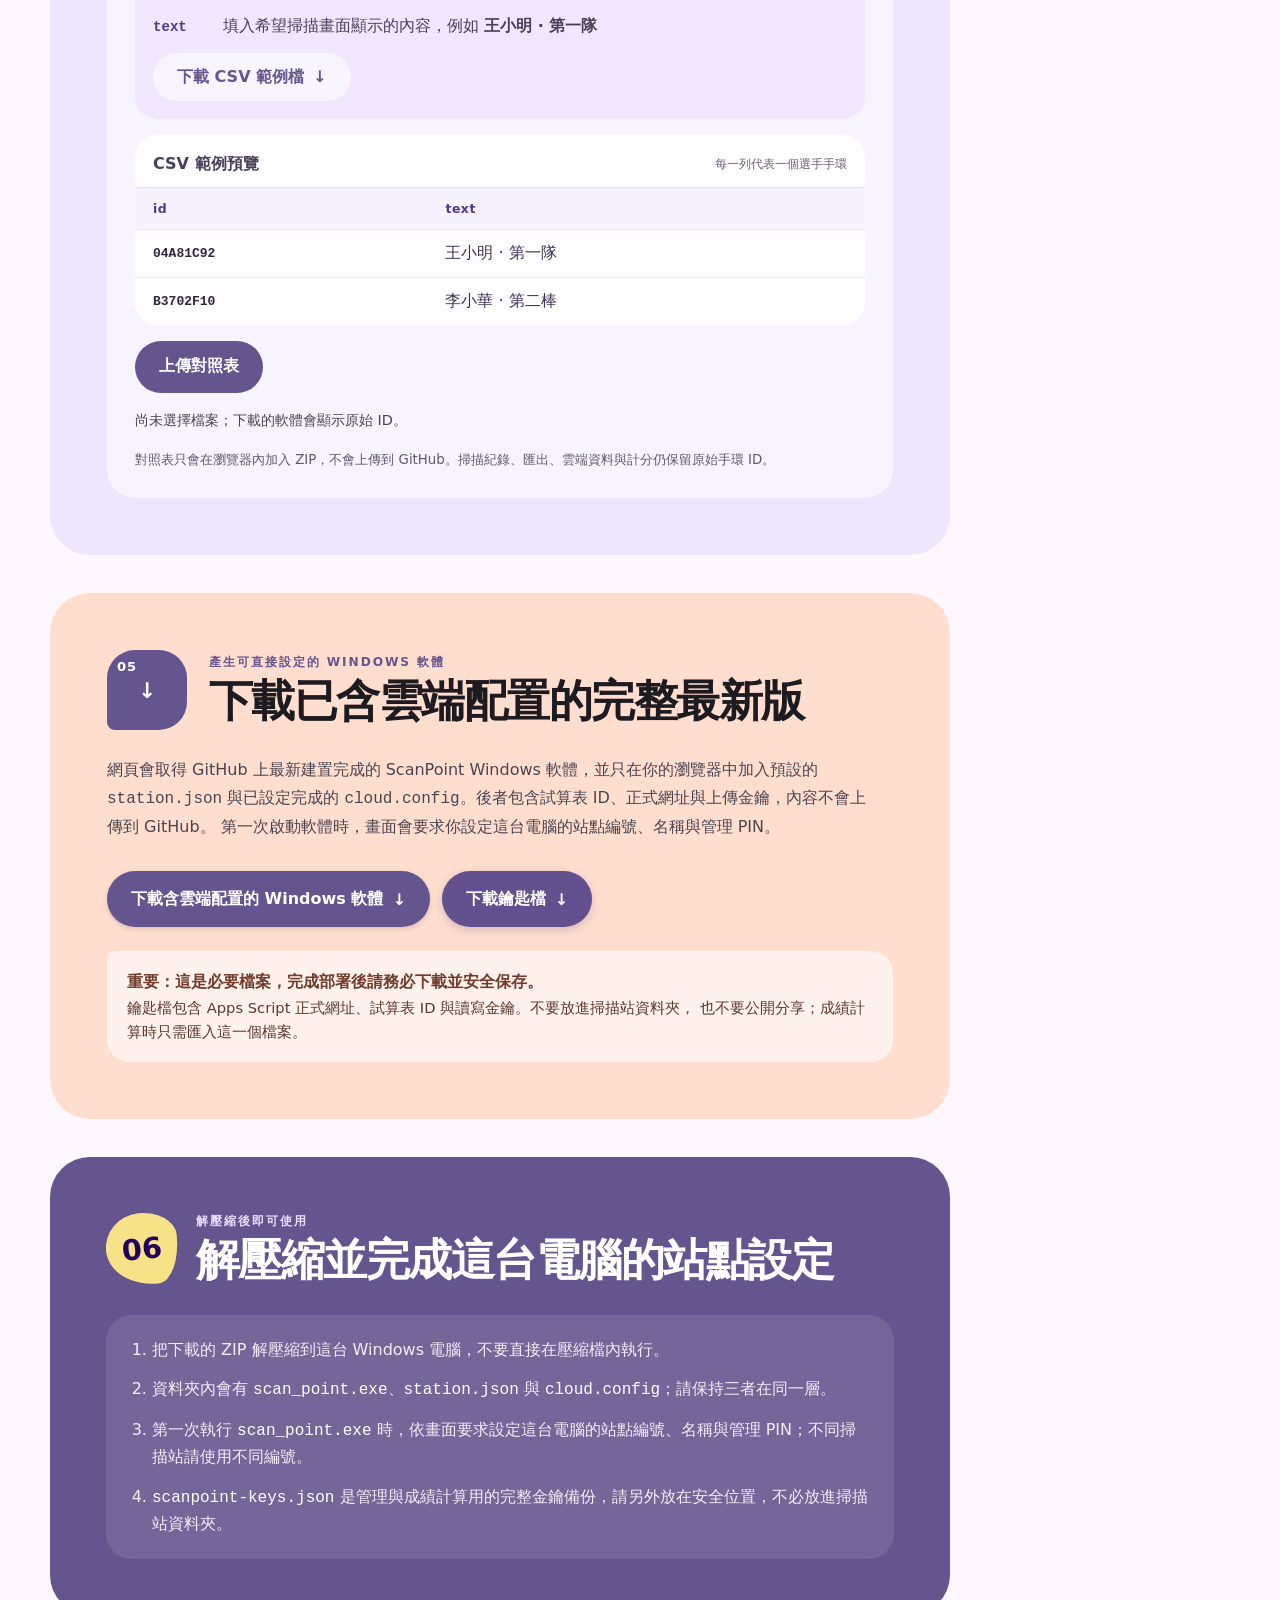
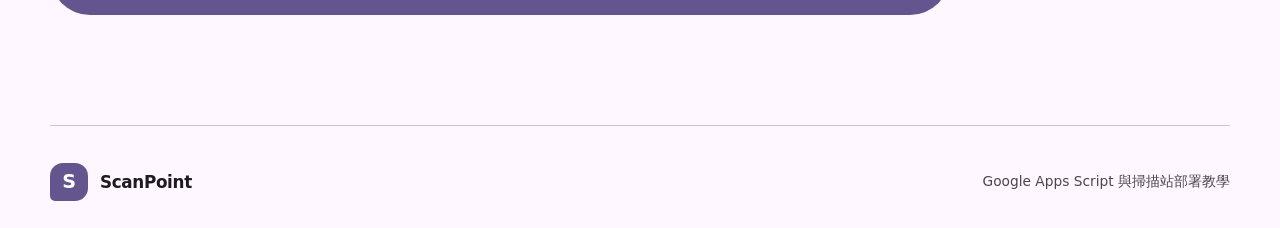
==== commit dadb708f: "fix: refresh stale GitHub Pages assets" ====
--- a/web/deploy.html
+++ b/web/deploy.html
@@ -3,10 +3,14 @@
   <head>
     <meta charset="utf-8">
     <meta name="viewport" content="width=device-width, initial-scale=1">
+    <meta http-equiv="Cache-Control" content="no-cache, no-store, must-revalidate">
+    <meta http-equiv="Pragma" content="no-cache">
+    <meta http-equiv="Expires" content="0">
     <meta name="description" content="ScanPoint Google Apps Script 與掃描站完整部署教學">
     <meta name="theme-color" content="#fef7ff">
     <title>部署 ScanPoint｜完整設定教學</title>
-    <link rel="stylesheet" href="styles.css?v=20260813-3">
+    <script src="cache-refresh.js?v=__SCANPOINT_VERSION__"></script>
+    <link rel="stylesheet" href="styles.css?v=__SCANPOINT_VERSION__">
   </head>
   <body class="deployment-page">
     <header class="site-header">
@@ -340,7 +344,7 @@
             <div class="id-mapping-format" aria-label="對照表欄位說明">
               <div><code>id</code><span>填入 NFC 手環掃描出的原始 ID，例如 <b>04A81C92</b></span></div>
               <div><code>text</code><span>填入希望掃描畫面顯示的內容，例如 <b>王小明 · 第一隊</b></span></div>
-              <a class="button button--quiet id-mapping-example-download" href="examples/id-mapping-example.csv" download>
+              <a class="button button--quiet id-mapping-example-download" href="examples/id-mapping-example.csv?v=__SCANPOINT_VERSION__" download>
                 下載 CSV 範例檔 <span aria-hidden="true">↓</span>
               </a>
             </div>
@@ -436,8 +440,8 @@
       <p>Google Apps Script 與掃描站部署教學</p>
     </footer>
 
-    <script src="vendor/jszip.min.js" defer></script>
-    <script src="deployment-core.js" defer></script>
-    <script src="app.js?v=20260813-4" defer></script>
+    <script src="vendor/jszip.min.js?v=__SCANPOINT_VERSION__" defer></script>
+    <script src="deployment-core.js?v=__SCANPOINT_VERSION__" defer></script>
+    <script src="app.js?v=__SCANPOINT_VERSION__" defer></script>
   </body>
 </html>
--- a/web/styles.css
+++ b/web/styles.css
@@ -723,9 +723,9 @@
 
 .finish-card {
   display: grid;
-  grid-template-columns: minmax(0, 0.9fr) minmax(0, 1.1fr);
-  align-items: center;
-  gap: 42px;
+  grid-template-columns: minmax(0, 1fr);
+  align-items: stretch;
+  gap: 30px;
   color: #ffffff;
   background: var(--md-sys-color-primary);
 }
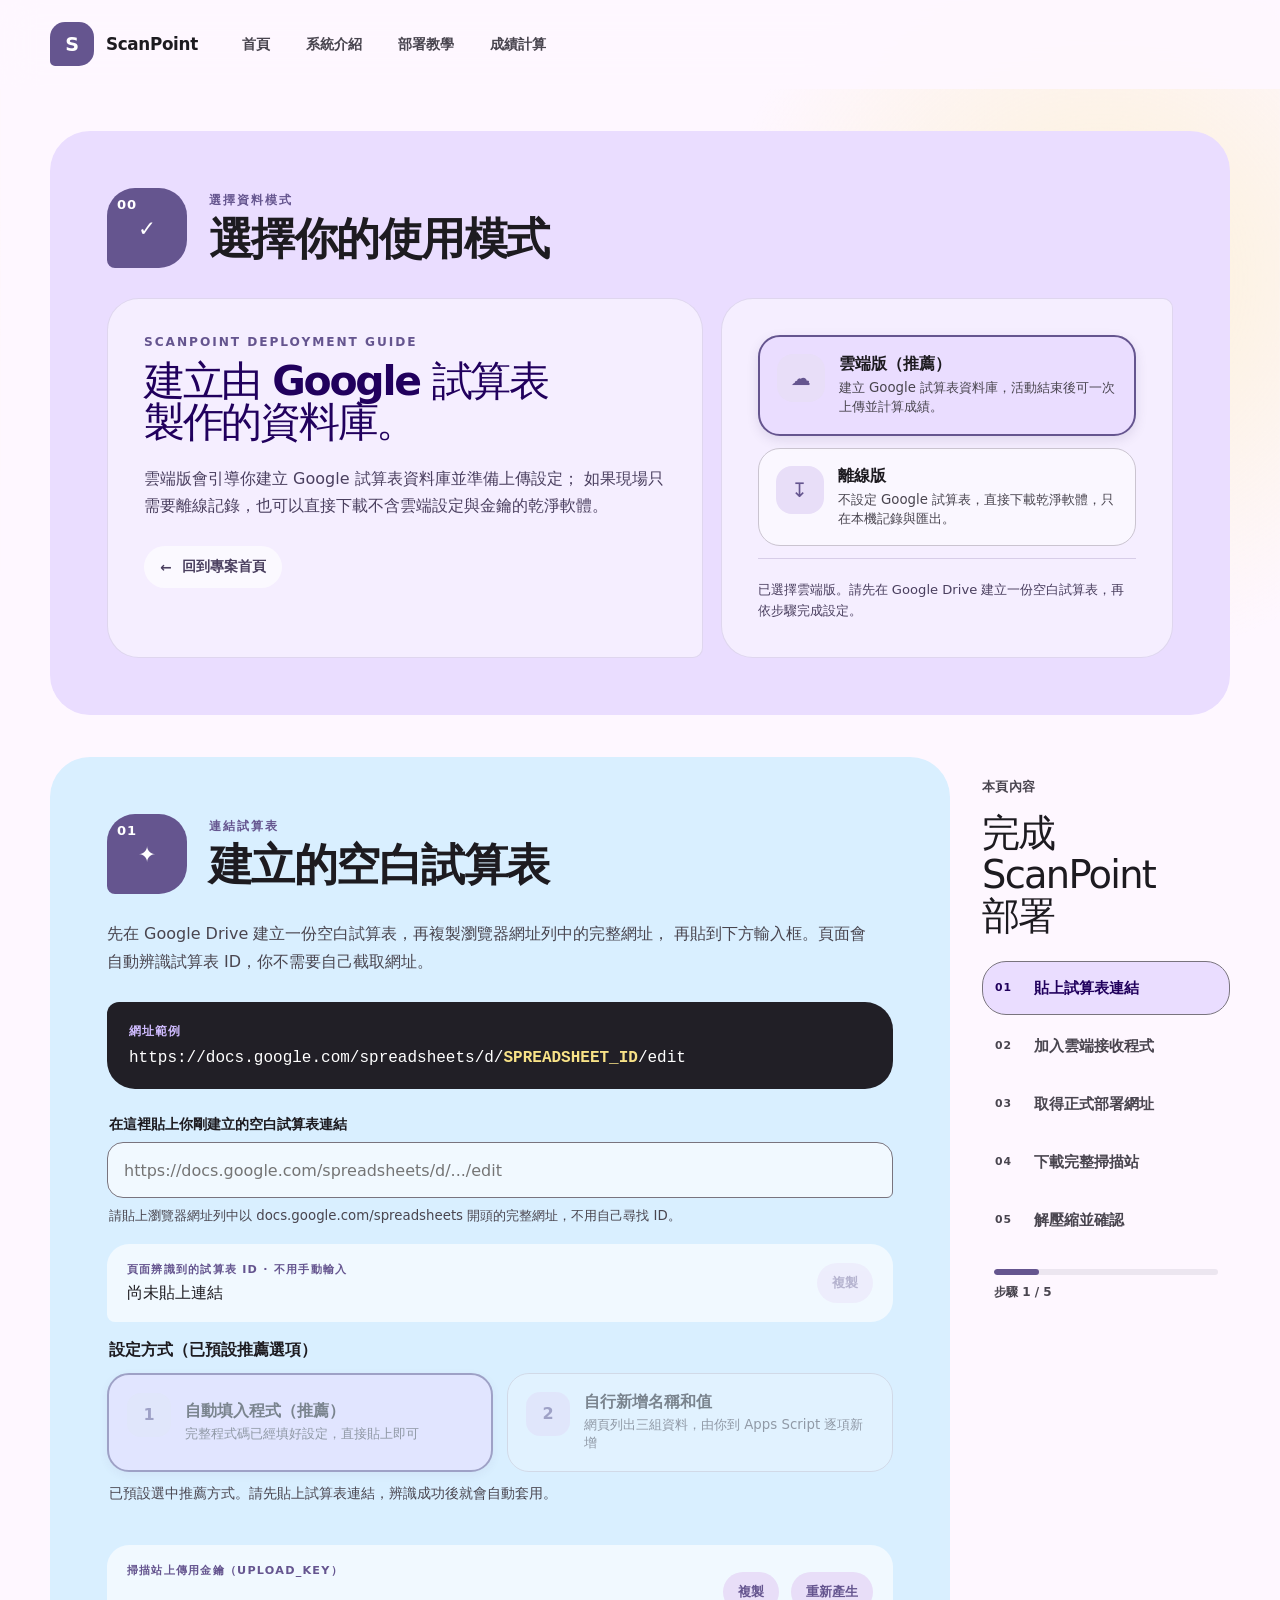
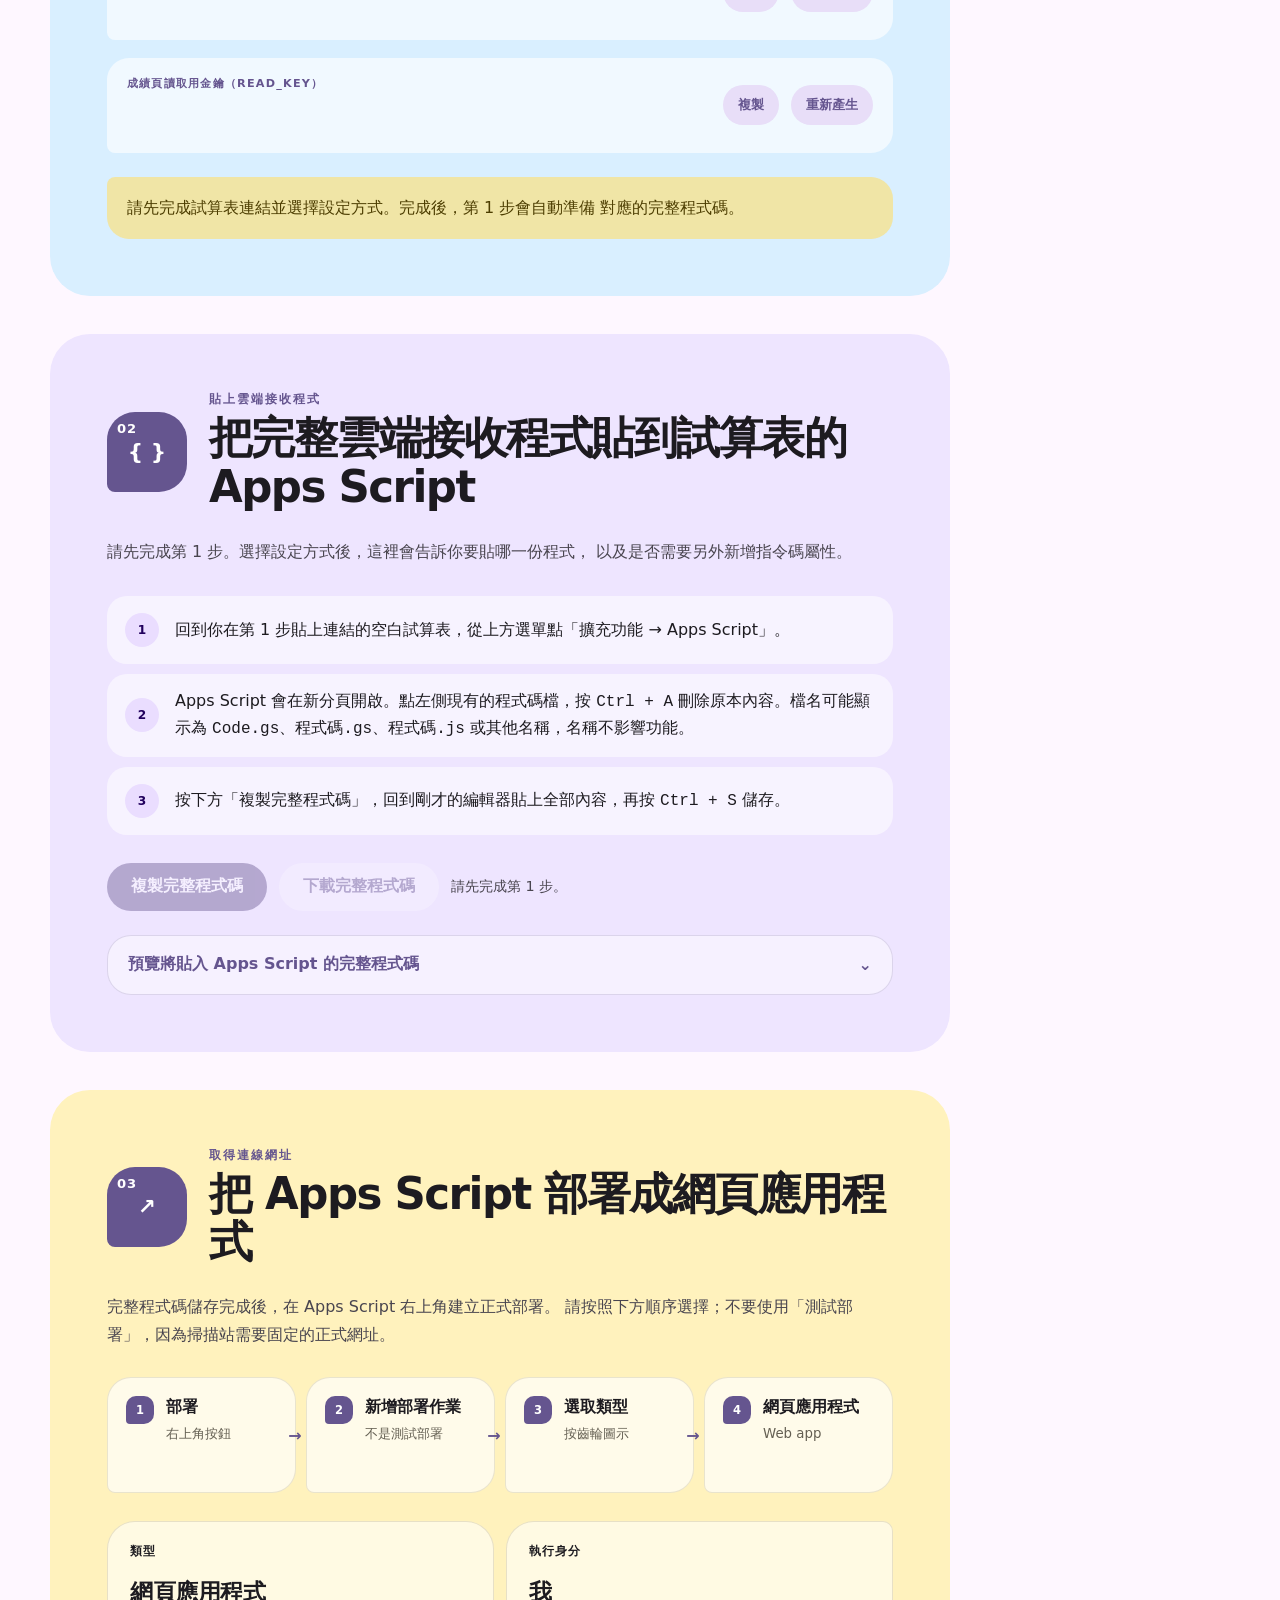
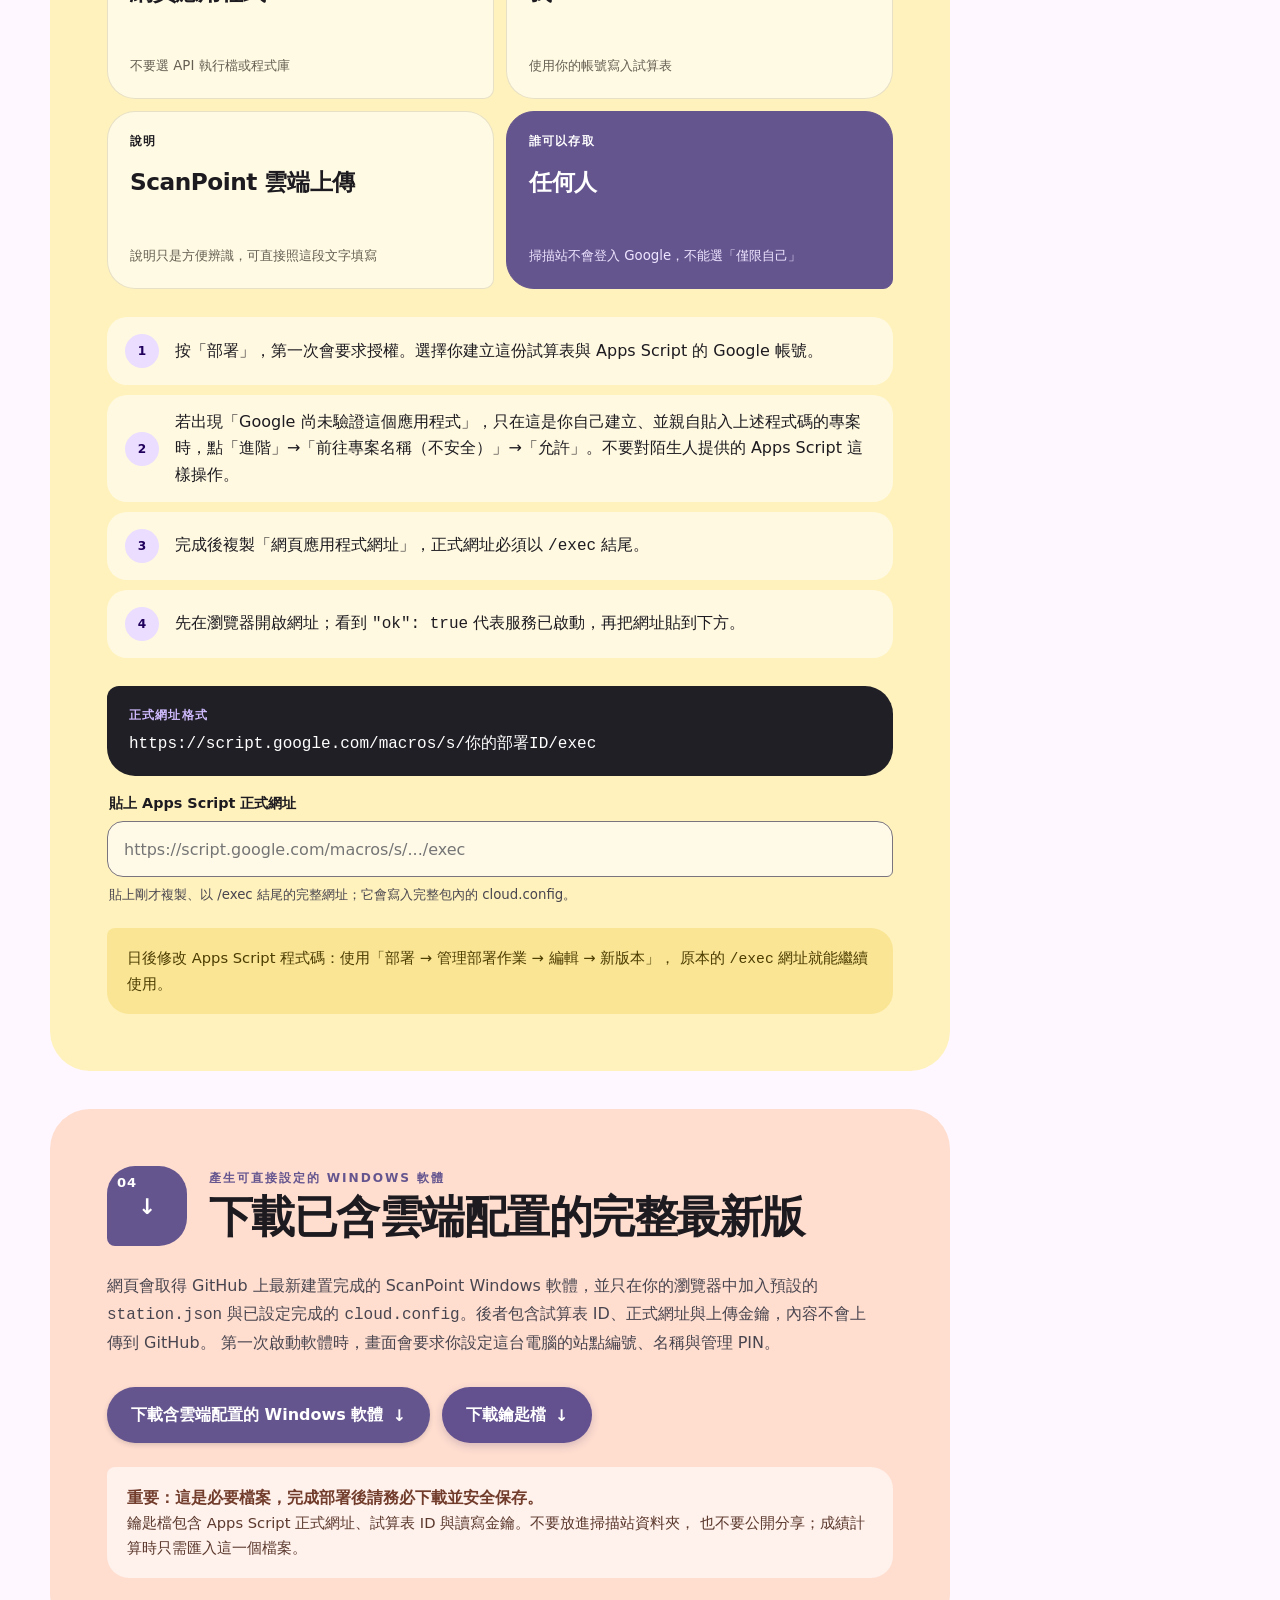
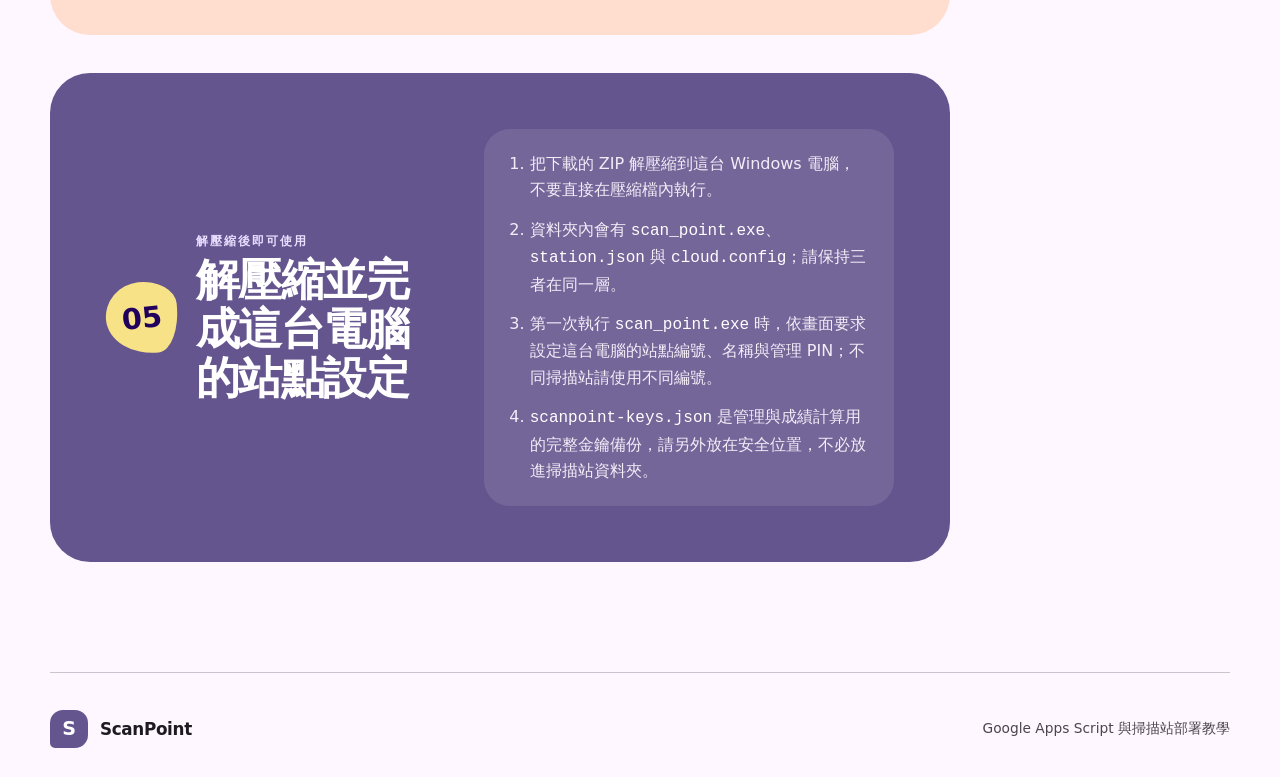
==== commit 866da965: "fix: preserve scoring input integrity" ====
--- a/web/deploy.html
+++ b/web/deploy.html
@@ -3,14 +3,10 @@
   <head>
     <meta charset="utf-8">
     <meta name="viewport" content="width=device-width, initial-scale=1">
-    <meta http-equiv="Cache-Control" content="no-cache, no-store, must-revalidate">
-    <meta http-equiv="Pragma" content="no-cache">
-    <meta http-equiv="Expires" content="0">
     <meta name="description" content="ScanPoint Google Apps Script 與掃描站完整部署教學">
     <meta name="theme-color" content="#fef7ff">
     <title>部署 ScanPoint｜完整設定教學</title>
-    <script src="cache-refresh.js?v=__SCANPOINT_VERSION__"></script>
-    <link rel="stylesheet" href="styles.css?v=__SCANPOINT_VERSION__">
+    <link rel="stylesheet" href="styles.css?v=20260813-4">
   </head>
   <body class="deployment-page">
     <header class="site-header">
@@ -83,19 +79,16 @@
               <a href="#web-app-deploy" data-progress-section="web-app-deploy" data-cloud-only>
                 <span>03</span><strong>取得正式部署網址</strong>
               </a>
-              <a href="#id-mapping" data-progress-section="id-mapping">
-                <span data-mapping-step-number>04</span><strong>ID 對照表 <em class="optional-label">選用</em></strong>
-              </a>
               <a href="#station-config" data-progress-section="station-config">
-                <span data-download-step-number>05</span><strong data-download-nav-label>下載完整掃描站</strong>
+                <span data-download-step-number>04</span><strong data-download-nav-label>下載完整掃描站</strong>
               </a>
               <a href="#deploy-finish" data-progress-section="deploy-finish">
-                <span data-finish-step-number>06</span><strong>解壓縮並確認</strong>
+                <span data-finish-step-number>05</span><strong>解壓縮並確認</strong>
               </a>
             </nav>
             <div class="page-progress__footer">
               <div class="page-progress__track"><span id="page-progress-bar"></span></div>
-              <output id="page-progress-label">步驟 1 / 6</output>
+              <output id="page-progress-label">步驟 1 / 5</output>
             </div>
           </div>
         </aside>
@@ -320,60 +313,6 @@
           </p>
         </section>
 
-        <section id="id-mapping" class="step-card step-card--violet" aria-labelledby="step-mapping-title">
-          <div class="step-card__heading">
-            <span class="step-number"><b data-mapping-step-number>04</b><i aria-hidden="true">Aa</i></span>
-            <div>
-              <p class="section-kicker">選用功能</p>
-              <h2 id="step-mapping-title">把NFC ID轉換為文字訊息</h2>
-            </div>
-          </div>
-          <p class="section-copy">
-            如果選手的 NFC 手環只會掃出一串不易辨識的 ID，可以在這裡上傳對照表，
-            讓掃描成功與重複刷卡畫面改為顯示選手姓名、隊名、組別或棒次，例如把
-            <code>04A81C92</code> 顯示成「王小明 · 第一隊」。這個步驟可以略過，未提供時仍顯示原始 ID。
-          </p>
-          <div class="id-mapping-skip-row">
-            <a class="button button--quiet" href="#station-config">跳過這個步驟</a>
-          </div>
-          <div class="id-mapping-upload">
-            <div>
-              <h3>上傳選手手環對照表</h3>
-              <p>支援含 <code>id</code>、<code>text</code> 標題的 UTF-8 CSV／TSV，或 JSON。</p>
-            </div>
-            <div class="id-mapping-format" aria-label="對照表欄位說明">
-              <div><code>id</code><span>填入 NFC 手環掃描出的原始 ID，例如 <b>04A81C92</b></span></div>
-              <div><code>text</code><span>填入希望掃描畫面顯示的內容，例如 <b>王小明 · 第一隊</b></span></div>
-              <a class="button button--quiet id-mapping-example-download" href="examples/id-mapping-example.csv?v=__SCANPOINT_VERSION__" download>
-                下載 CSV 範例檔 <span aria-hidden="true">↓</span>
-              </a>
-            </div>
-            <div class="id-mapping-preview">
-              <p><strong>CSV 範例預覽</strong><span>每一列代表一個選手手環</span></p>
-              <div class="id-mapping-preview__scroll">
-                <table>
-                  <thead><tr><th>id</th><th>text</th></tr></thead>
-                  <tbody>
-                    <tr><td>04A81C92</td><td>王小明 · 第一隊</td></tr>
-                    <tr><td>B3702F10</td><td>李小華 · 第二棒</td></tr>
-                  </tbody>
-                </table>
-              </div>
-            </div>
-            <div class="id-mapping-upload__actions">
-              <label class="id-mapping-picker" for="id-mapping-file">
-                <span>上傳對照表</span>
-                <input id="id-mapping-file" type="file" accept=".csv,.tsv,.json,text/csv,text/tab-separated-values,application/json">
-              </label>
-              <button id="clear-id-mapping" class="button button--quiet" type="button" hidden>移除對照表</button>
-            </div>
-            <p id="id-mapping-status" class="status id-mapping-upload__status" role="status" aria-live="polite">
-              尚未選擇檔案；下載的軟體會顯示原始 ID。
-            </p>
-            <small>對照表只會在瀏覽器內加入 ZIP，不會上傳到 GitHub。掃描紀錄、匯出、雲端資料與計分仍保留原始手環 ID。</small>
-          </div>
-        </section>
-
         <section id="station-config" class="step-card step-card--peach" aria-labelledby="step-station-title">
           <div class="step-card__heading">
             <span class="step-number"><b data-download-step-number>04</b><i aria-hidden="true">↓</i></span>
@@ -393,7 +332,6 @@
           </p>
 
           <form id="station-form" novalidate>
-
             <div class="download-row">
               <button id="download-complete-package" class="button button--accent" type="submit">
                 <span data-download-button-label>下載含雲端配置的 Windows 軟體</span> <span aria-hidden="true">↓</span>
@@ -440,8 +378,8 @@
       <p>Google Apps Script 與掃描站部署教學</p>
     </footer>
 
-    <script src="vendor/jszip.min.js?v=__SCANPOINT_VERSION__" defer></script>
-    <script src="deployment-core.js?v=__SCANPOINT_VERSION__" defer></script>
-    <script src="app.js?v=__SCANPOINT_VERSION__" defer></script>
+    <script src="vendor/jszip.min.js" defer></script>
+    <script src="deployment-core.js?v=20260813-4" defer></script>
+    <script src="app.js?v=20260813-4" defer></script>
   </body>
 </html>
--- a/web/styles.css
+++ b/web/styles.css
@@ -574,6 +574,10 @@
   color: var(--md-sys-color-error);
 }
 
+.status[data-tone="warning"] {
+  color: var(--md-sys-color-tertiary);
+}
+
 .code-panel {
   margin-top: 24px;
   overflow: hidden;
@@ -723,9 +727,9 @@
 
 .finish-card {
   display: grid;
-  grid-template-columns: minmax(0, 1fr);
-  align-items: stretch;
-  gap: 30px;
+  grid-template-columns: minmax(0, 0.9fr) minmax(0, 1.1fr);
+  align-items: center;
+  gap: 42px;
   color: #ffffff;
   background: var(--md-sys-color-primary);
 }
@@ -2291,199 +2295,3 @@
     padding: 18px;
   }
 }
-
-.id-mapping-skip-row {
-  margin: -8px 0 24px;
-}
-
-.id-mapping-upload {
-  display: grid;
-  gap: 16px;
-  margin-bottom: 24px;
-  padding: clamp(20px, 3vw, 28px);
-  color: #3f3554;
-  background: rgba(255, 255, 255, 0.58);
-  border-radius: 28px;
-}
-
-.id-mapping-upload h3 {
-  margin: 4px 0 8px;
-  color: #21182c;
-  font-size: clamp(1.25rem, 2vw, 1.55rem);
-}
-
-.id-mapping-upload p,
-.id-mapping-upload small {
-  margin: 0;
-  line-height: 1.6;
-}
-
-.id-mapping-upload small {
-  color: #62576f;
-}
-
-.id-mapping-upload__actions {
-  display: flex;
-  flex-wrap: wrap;
-  align-items: center;
-  gap: 12px;
-}
-
-.id-mapping-picker {
-  position: relative;
-  display: inline-flex;
-  min-height: 52px;
-  align-items: center;
-  justify-content: center;
-  padding: 0 24px;
-  overflow: hidden;
-  color: #ffffff;
-  background: #65558f;
-  border-radius: 999px;
-  cursor: pointer;
-  font-weight: 750;
-}
-
-.id-mapping-picker:hover {
-  background: #55447f;
-}
-
-.id-mapping-picker:focus-within {
-  outline: 3px solid rgba(101, 85, 143, 0.3);
-  outline-offset: 3px;
-}
-
-.id-mapping-picker input {
-  position: absolute;
-  width: 1px;
-  height: 1px;
-  opacity: 0;
-}
-
-.id-mapping-upload__status {
-  min-height: 24px;
-}
-
-@media (max-width: 560px) {
-  .id-mapping-picker,
-  .id-mapping-upload__actions .button {
-    width: 100%;
-  }
-}
-
-.optional-label {
-  display: inline-flex;
-  align-items: center;
-  margin-left: 6px;
-  padding: 2px 7px;
-  color: #4f378b;
-  background: #eaddff;
-  border-radius: 999px;
-  font-size: 0.65rem;
-  font-style: normal;
-  font-weight: 800;
-  letter-spacing: 0.04em;
-  vertical-align: middle;
-}
-
-#id-mapping .id-mapping-upload {
-  margin-bottom: 0;
-}
-
-#id-mapping .step-number i {
-  font-size: 0.8rem;
-  font-style: normal;
-  font-weight: 800;
-}
-
-.id-mapping-format {
-  display: grid;
-  gap: 10px;
-  padding: 18px;
-  color: #493f56;
-  background: rgba(234, 221, 255, 0.52);
-  border-radius: 22px;
-}
-
-.id-mapping-format > div {
-  display: grid;
-  grid-template-columns: 58px minmax(0, 1fr);
-  align-items: baseline;
-  gap: 12px;
-}
-
-.id-mapping-format code {
-  color: #4f378b;
-  font-size: 0.88rem;
-  font-weight: 800;
-}
-
-.id-mapping-format span {
-  line-height: 1.55;
-}
-
-.id-mapping-example-download {
-  justify-self: start;
-  margin-top: 4px;
-}
-
-.id-mapping-preview {
-  overflow: hidden;
-  background: rgba(255, 255, 255, 0.78);
-  border-radius: 22px;
-}
-
-.id-mapping-preview > p {
-  display: flex;
-  align-items: center;
-  justify-content: space-between;
-  gap: 12px;
-  padding: 16px 18px 10px;
-  color: #493f56;
-}
-
-.id-mapping-preview > p span {
-  color: #6c6178;
-  font-size: 0.78rem;
-}
-
-.id-mapping-preview__scroll {
-  overflow-x: auto;
-}
-
-.id-mapping-preview table {
-  width: 100%;
-  min-width: 430px;
-  border-collapse: collapse;
-  text-align: left;
-}
-
-.id-mapping-preview th,
-.id-mapping-preview td {
-  padding: 13px 18px;
-  border-top: 1px solid rgba(73, 63, 86, 0.11);
-}
-
-.id-mapping-preview th {
-  color: #4f378b;
-  background: rgba(234, 221, 255, 0.32);
-  font-size: 0.78rem;
-  letter-spacing: 0.04em;
-}
-
-.id-mapping-preview td:first-child {
-  color: #30273b;
-  font-family: monospace;
-  font-weight: 750;
-}
-
-@media (max-width: 560px) {
-  .id-mapping-format > div {
-    grid-template-columns: 1fr;
-    gap: 3px;
-  }
-
-  .id-mapping-example-download {
-    width: 100%;
-  }
-}
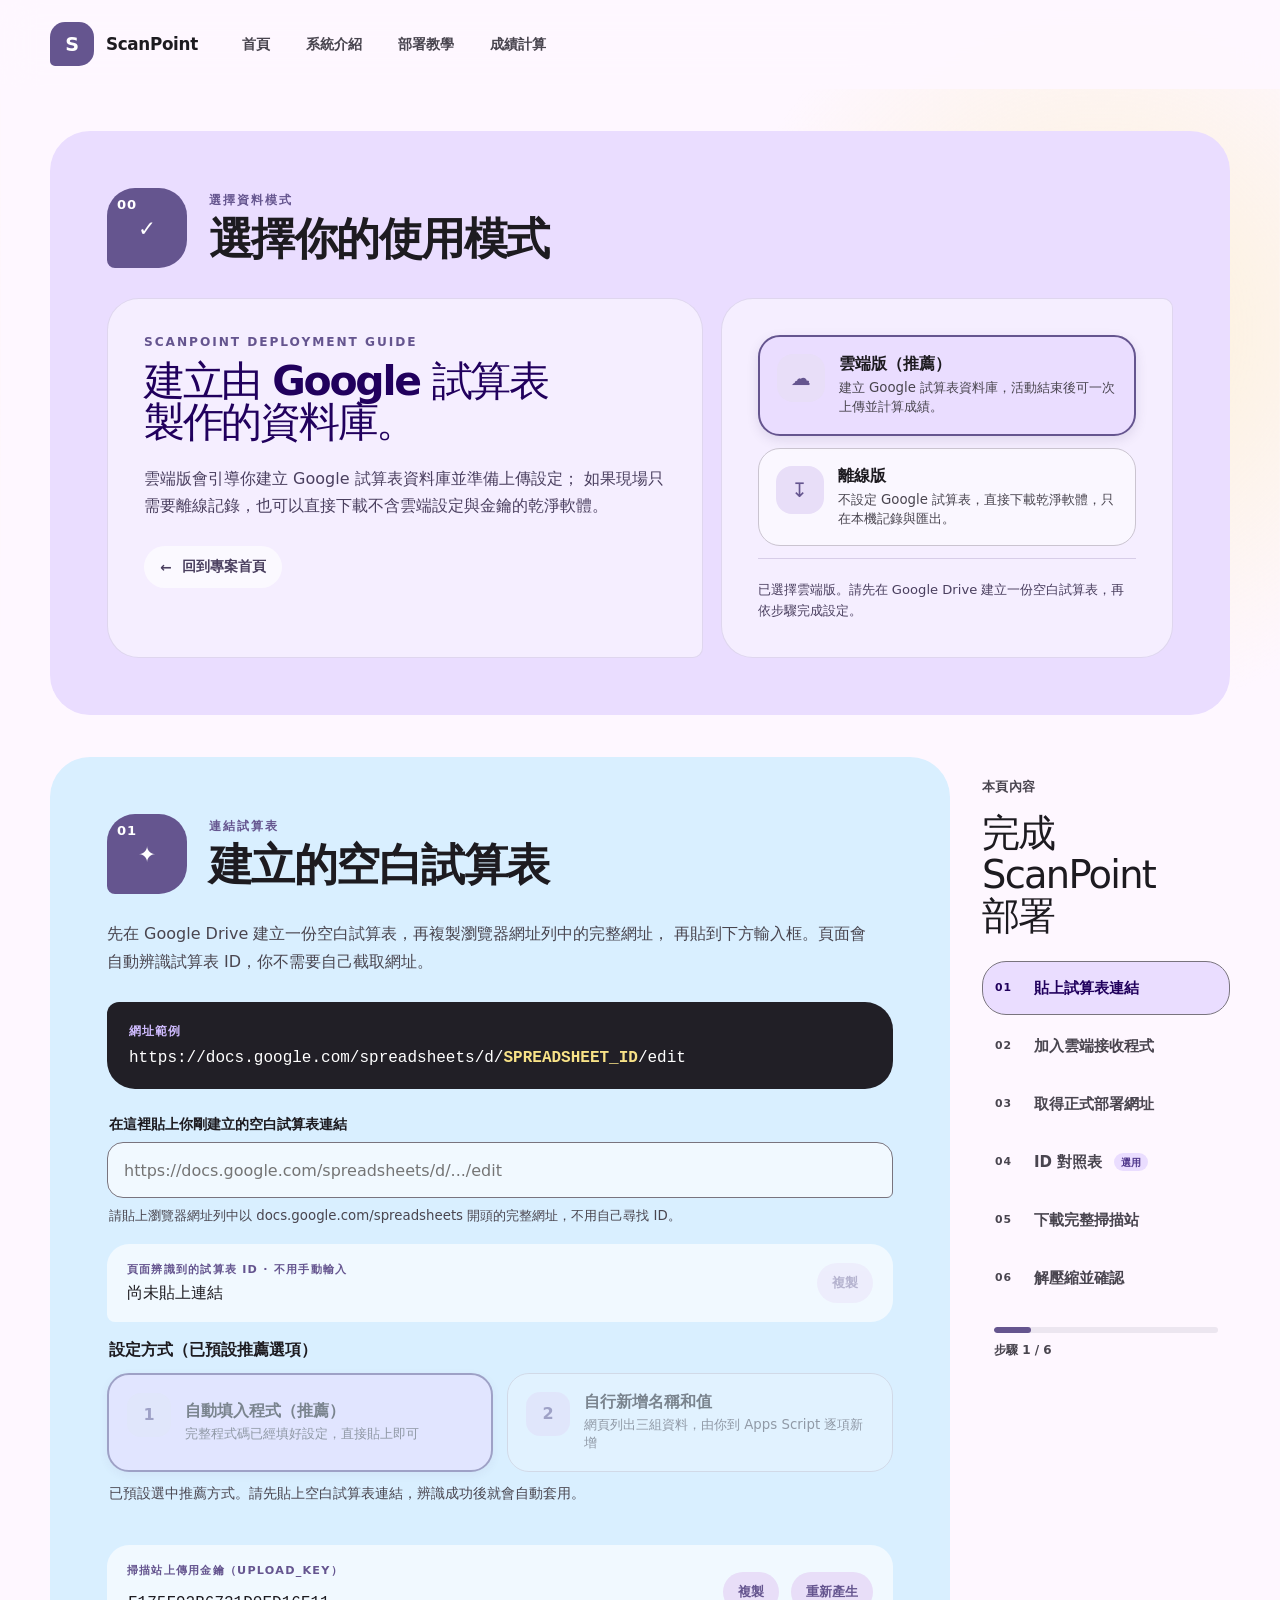
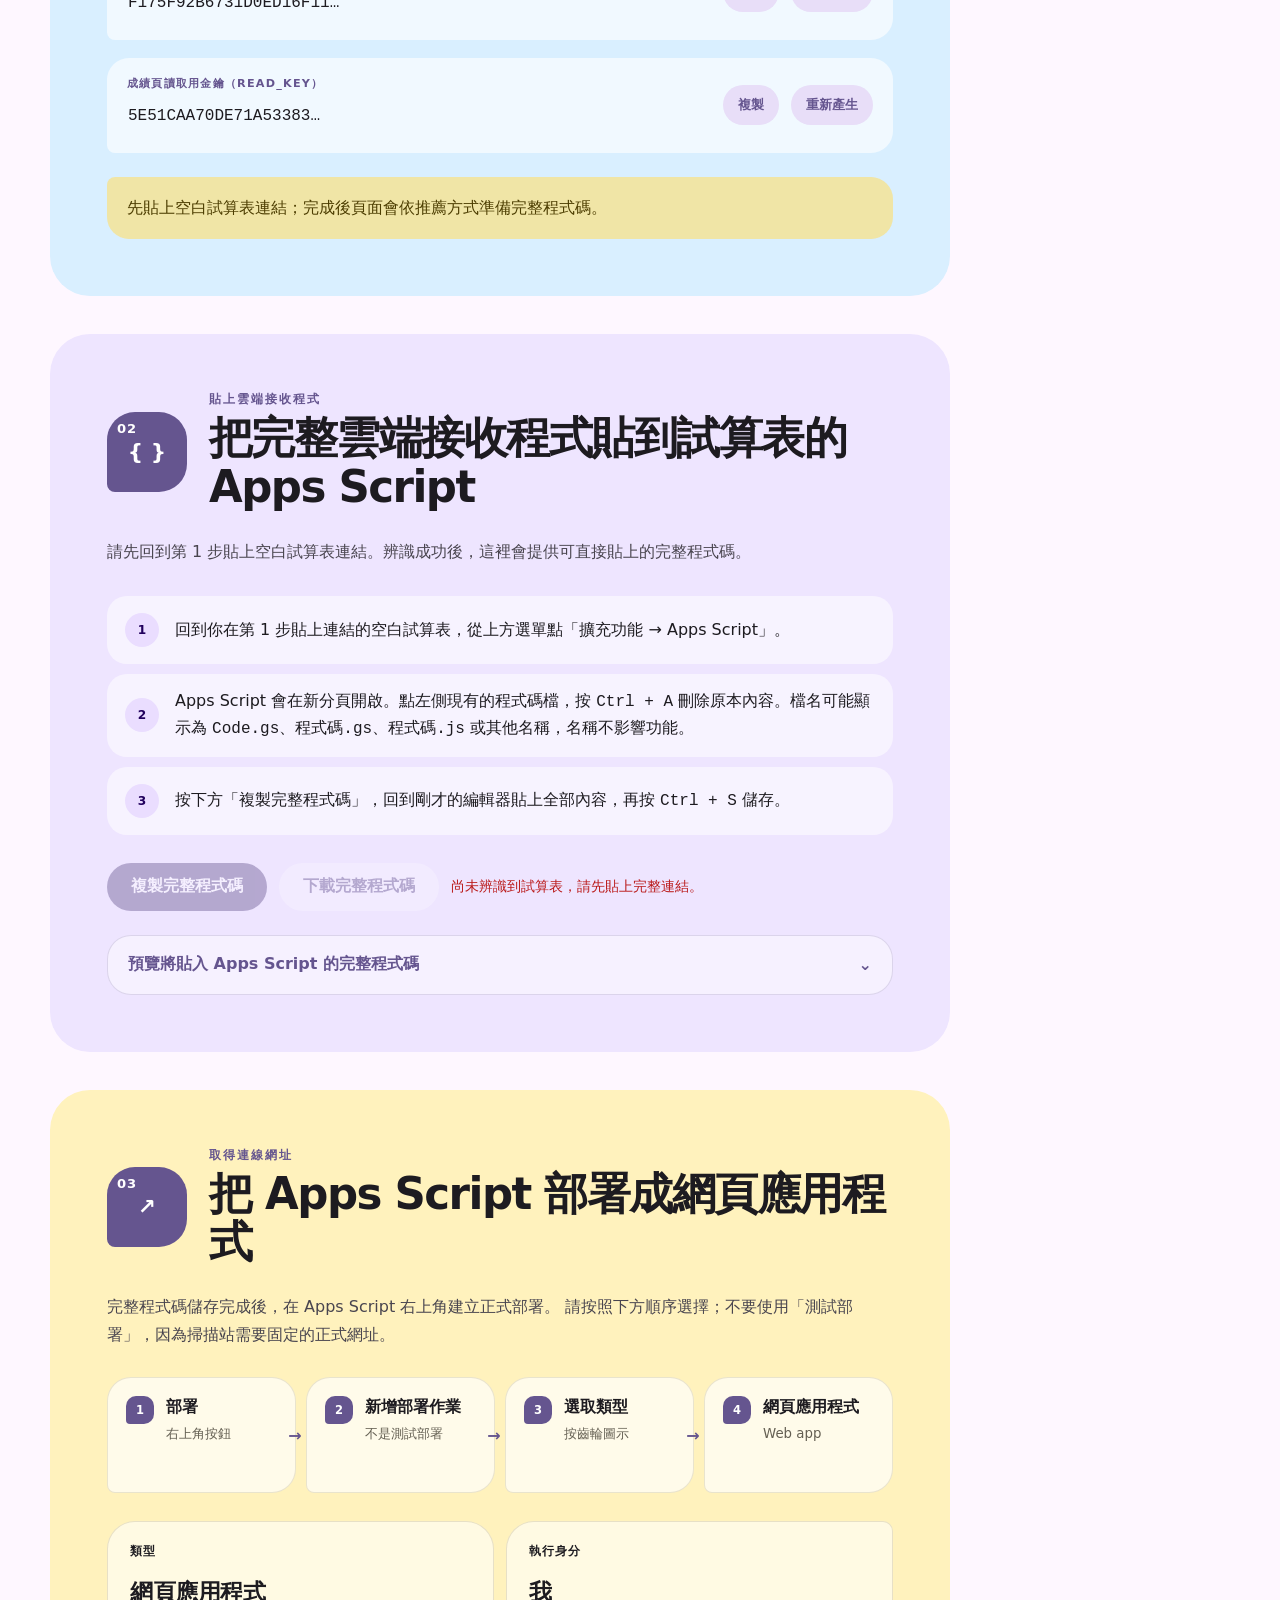
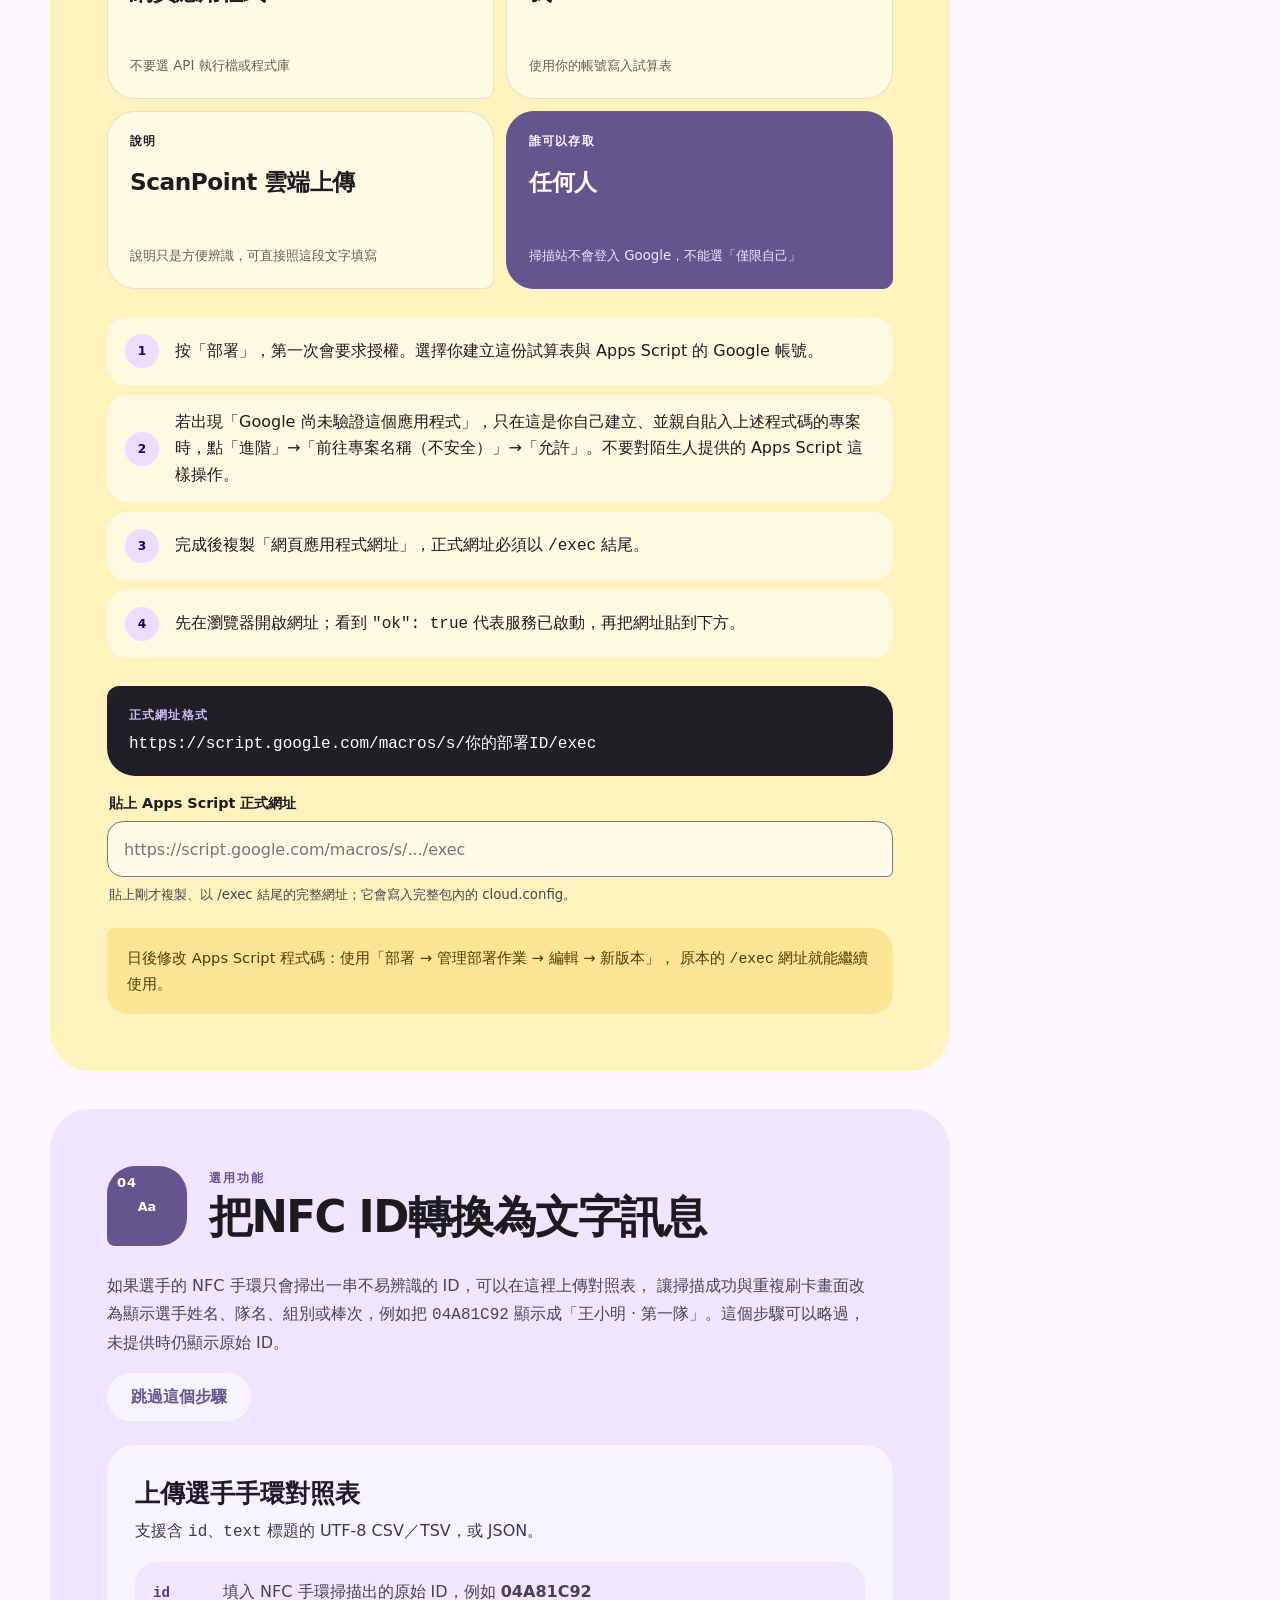
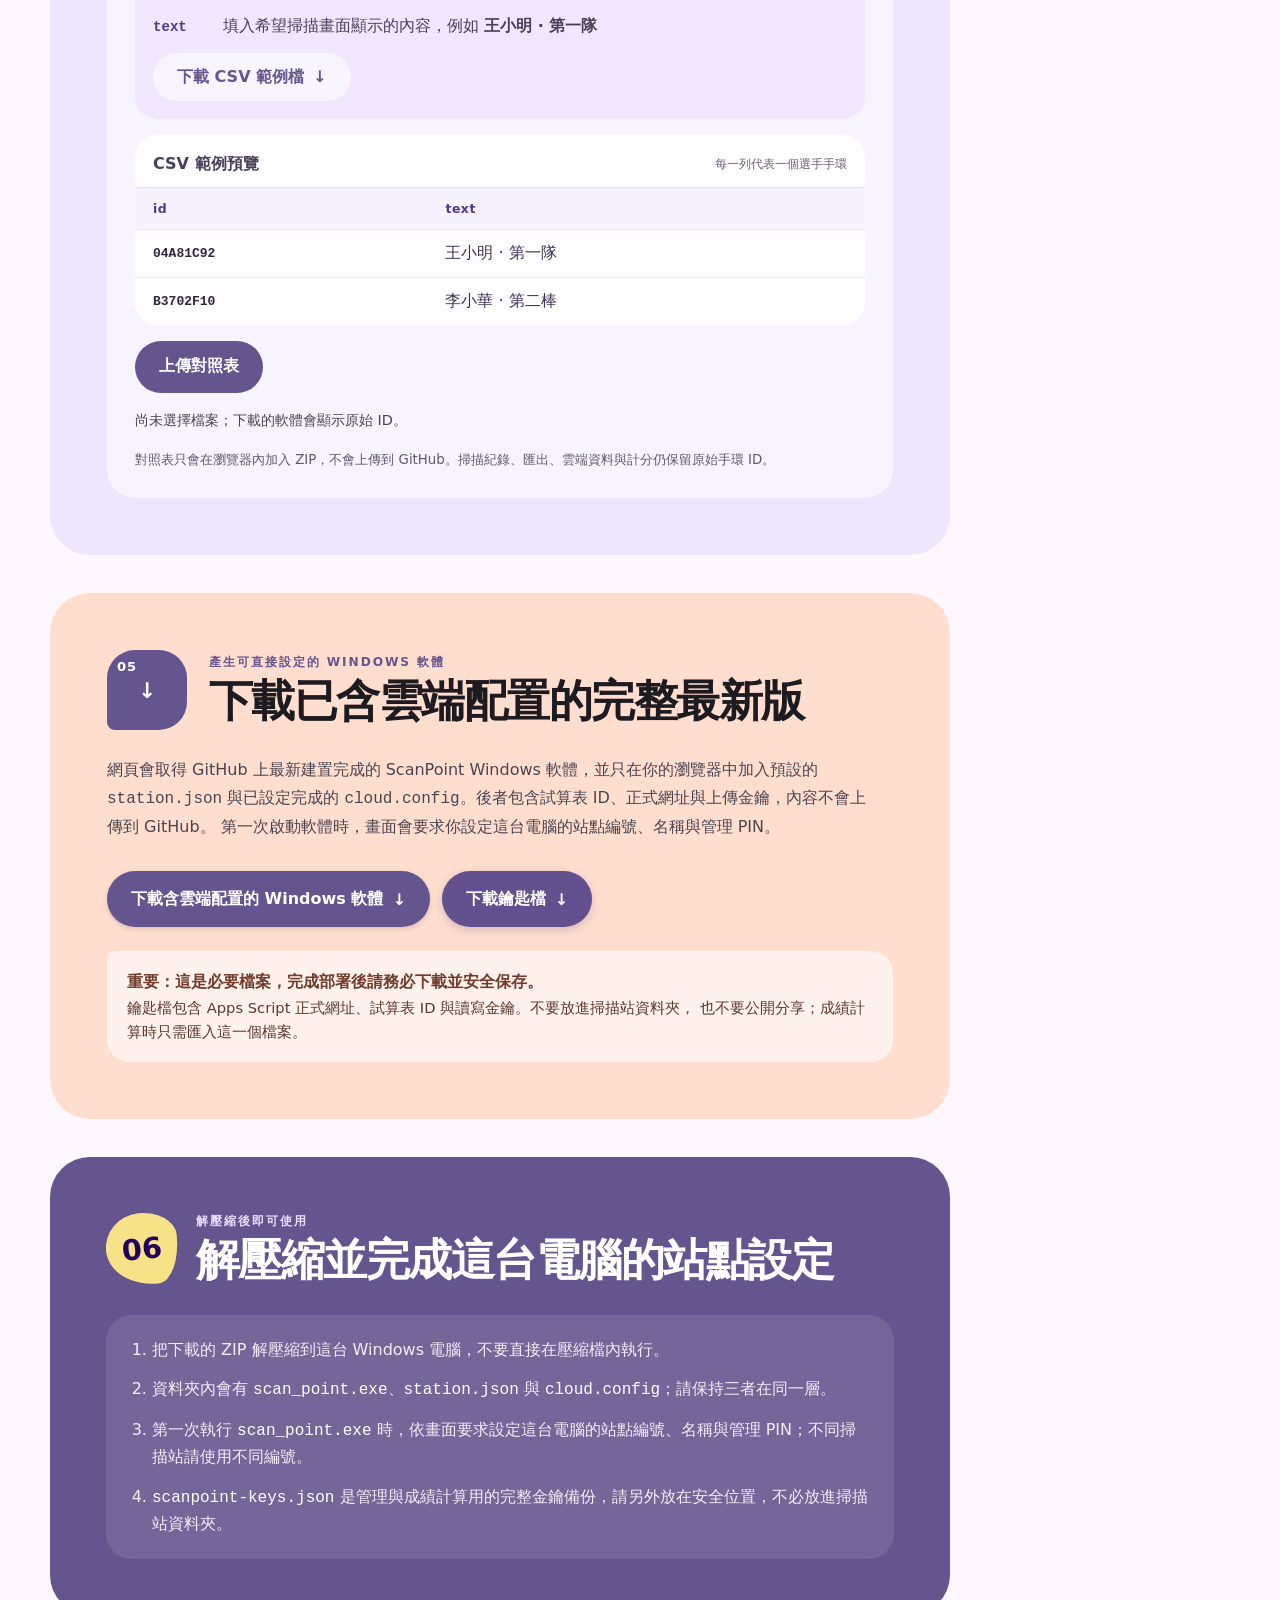
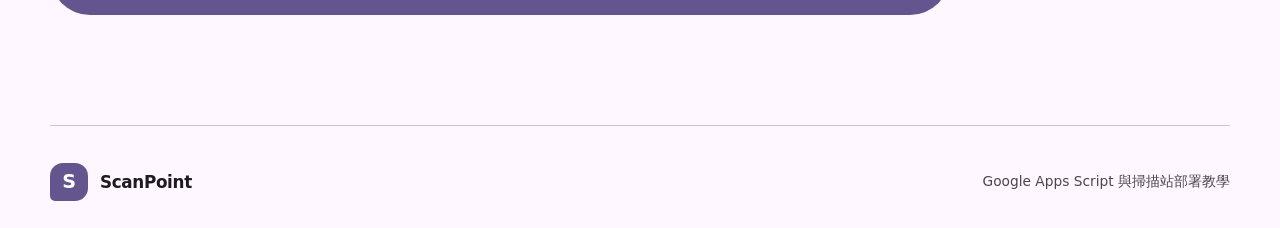
==== commit e7f4ad9e: "Merge remote-tracking branch 'origin/main'" ====
--- a/web/deploy.html
+++ b/web/deploy.html
@@ -79,16 +79,19 @@
               <a href="#web-app-deploy" data-progress-section="web-app-deploy" data-cloud-only>
                 <span>03</span><strong>取得正式部署網址</strong>
               </a>
+              <a href="#id-mapping" data-progress-section="id-mapping">
+                <span data-mapping-step-number>04</span><strong>ID 對照表 <em class="optional-label">選用</em></strong>
+              </a>
               <a href="#station-config" data-progress-section="station-config">
-                <span data-download-step-number>04</span><strong data-download-nav-label>下載完整掃描站</strong>
+                <span data-download-step-number>05</span><strong data-download-nav-label>下載完整掃描站</strong>
               </a>
               <a href="#deploy-finish" data-progress-section="deploy-finish">
-                <span data-finish-step-number>05</span><strong>解壓縮並確認</strong>
+                <span data-finish-step-number>06</span><strong>解壓縮並確認</strong>
               </a>
             </nav>
             <div class="page-progress__footer">
               <div class="page-progress__track"><span id="page-progress-bar"></span></div>
-              <output id="page-progress-label">步驟 1 / 5</output>
+              <output id="page-progress-label">步驟 1 / 6</output>
             </div>
           </div>
         </aside>
@@ -313,6 +316,60 @@
           </p>
         </section>
 
+        <section id="id-mapping" class="step-card step-card--violet" aria-labelledby="step-mapping-title">
+          <div class="step-card__heading">
+            <span class="step-number"><b data-mapping-step-number>04</b><i aria-hidden="true">Aa</i></span>
+            <div>
+              <p class="section-kicker">選用功能</p>
+              <h2 id="step-mapping-title">把NFC ID轉換為文字訊息</h2>
+            </div>
+          </div>
+          <p class="section-copy">
+            如果選手的 NFC 手環只會掃出一串不易辨識的 ID，可以在這裡上傳對照表，
+            讓掃描成功與重複刷卡畫面改為顯示選手姓名、隊名、組別或棒次，例如把
+            <code>04A81C92</code> 顯示成「王小明 · 第一隊」。這個步驟可以略過，未提供時仍顯示原始 ID。
+          </p>
+          <div class="id-mapping-skip-row">
+            <a class="button button--quiet" href="#station-config">跳過這個步驟</a>
+          </div>
+          <div class="id-mapping-upload">
+            <div>
+              <h3>上傳選手手環對照表</h3>
+              <p>支援含 <code>id</code>、<code>text</code> 標題的 UTF-8 CSV／TSV，或 JSON。</p>
+            </div>
+            <div class="id-mapping-format" aria-label="對照表欄位說明">
+              <div><code>id</code><span>填入 NFC 手環掃描出的原始 ID，例如 <b>04A81C92</b></span></div>
+              <div><code>text</code><span>填入希望掃描畫面顯示的內容，例如 <b>王小明 · 第一隊</b></span></div>
+              <a class="button button--quiet id-mapping-example-download" href="examples/id-mapping-example.csv" download>
+                下載 CSV 範例檔 <span aria-hidden="true">↓</span>
+              </a>
+            </div>
+            <div class="id-mapping-preview">
+              <p><strong>CSV 範例預覽</strong><span>每一列代表一個選手手環</span></p>
+              <div class="id-mapping-preview__scroll">
+                <table>
+                  <thead><tr><th>id</th><th>text</th></tr></thead>
+                  <tbody>
+                    <tr><td>04A81C92</td><td>王小明 · 第一隊</td></tr>
+                    <tr><td>B3702F10</td><td>李小華 · 第二棒</td></tr>
+                  </tbody>
+                </table>
+              </div>
+            </div>
+            <div class="id-mapping-upload__actions">
+              <label class="id-mapping-picker" for="id-mapping-file">
+                <span>上傳對照表</span>
+                <input id="id-mapping-file" type="file" accept=".csv,.tsv,.json,text/csv,text/tab-separated-values,application/json">
+              </label>
+              <button id="clear-id-mapping" class="button button--quiet" type="button" hidden>移除對照表</button>
+            </div>
+            <p id="id-mapping-status" class="status id-mapping-upload__status" role="status" aria-live="polite">
+              尚未選擇檔案；下載的軟體會顯示原始 ID。
+            </p>
+            <small>對照表只會在瀏覽器內加入 ZIP，不會上傳到 GitHub。掃描紀錄、匯出、雲端資料與計分仍保留原始手環 ID。</small>
+          </div>
+        </section>
+
         <section id="station-config" class="step-card step-card--peach" aria-labelledby="step-station-title">
           <div class="step-card__heading">
             <span class="step-number"><b data-download-step-number>04</b><i aria-hidden="true">↓</i></span>
@@ -332,6 +389,7 @@
           </p>
 
           <form id="station-form" novalidate>
+
             <div class="download-row">
               <button id="download-complete-package" class="button button--accent" type="submit">
                 <span data-download-button-label>下載含雲端配置的 Windows 軟體</span> <span aria-hidden="true">↓</span>
--- a/web/styles.css
+++ b/web/styles.css
@@ -727,9 +727,9 @@
 
 .finish-card {
   display: grid;
-  grid-template-columns: minmax(0, 0.9fr) minmax(0, 1.1fr);
-  align-items: center;
-  gap: 42px;
+  grid-template-columns: minmax(0, 1fr);
+  align-items: stretch;
+  gap: 30px;
   color: #ffffff;
   background: var(--md-sys-color-primary);
 }
@@ -2295,3 +2295,199 @@
     padding: 18px;
   }
 }
+
+.id-mapping-skip-row {
+  margin: -8px 0 24px;
+}
+
+.id-mapping-upload {
+  display: grid;
+  gap: 16px;
+  margin-bottom: 24px;
+  padding: clamp(20px, 3vw, 28px);
+  color: #3f3554;
+  background: rgba(255, 255, 255, 0.58);
+  border-radius: 28px;
+}
+
+.id-mapping-upload h3 {
+  margin: 4px 0 8px;
+  color: #21182c;
+  font-size: clamp(1.25rem, 2vw, 1.55rem);
+}
+
+.id-mapping-upload p,
+.id-mapping-upload small {
+  margin: 0;
+  line-height: 1.6;
+}
+
+.id-mapping-upload small {
+  color: #62576f;
+}
+
+.id-mapping-upload__actions {
+  display: flex;
+  flex-wrap: wrap;
+  align-items: center;
+  gap: 12px;
+}
+
+.id-mapping-picker {
+  position: relative;
+  display: inline-flex;
+  min-height: 52px;
+  align-items: center;
+  justify-content: center;
+  padding: 0 24px;
+  overflow: hidden;
+  color: #ffffff;
+  background: #65558f;
+  border-radius: 999px;
+  cursor: pointer;
+  font-weight: 750;
+}
+
+.id-mapping-picker:hover {
+  background: #55447f;
+}
+
+.id-mapping-picker:focus-within {
+  outline: 3px solid rgba(101, 85, 143, 0.3);
+  outline-offset: 3px;
+}
+
+.id-mapping-picker input {
+  position: absolute;
+  width: 1px;
+  height: 1px;
+  opacity: 0;
+}
+
+.id-mapping-upload__status {
+  min-height: 24px;
+}
+
+@media (max-width: 560px) {
+  .id-mapping-picker,
+  .id-mapping-upload__actions .button {
+    width: 100%;
+  }
+}
+
+.optional-label {
+  display: inline-flex;
+  align-items: center;
+  margin-left: 6px;
+  padding: 2px 7px;
+  color: #4f378b;
+  background: #eaddff;
+  border-radius: 999px;
+  font-size: 0.65rem;
+  font-style: normal;
+  font-weight: 800;
+  letter-spacing: 0.04em;
+  vertical-align: middle;
+}
+
+#id-mapping .id-mapping-upload {
+  margin-bottom: 0;
+}
+
+#id-mapping .step-number i {
+  font-size: 0.8rem;
+  font-style: normal;
+  font-weight: 800;
+}
+
+.id-mapping-format {
+  display: grid;
+  gap: 10px;
+  padding: 18px;
+  color: #493f56;
+  background: rgba(234, 221, 255, 0.52);
+  border-radius: 22px;
+}
+
+.id-mapping-format > div {
+  display: grid;
+  grid-template-columns: 58px minmax(0, 1fr);
+  align-items: baseline;
+  gap: 12px;
+}
+
+.id-mapping-format code {
+  color: #4f378b;
+  font-size: 0.88rem;
+  font-weight: 800;
+}
+
+.id-mapping-format span {
+  line-height: 1.55;
+}
+
+.id-mapping-example-download {
+  justify-self: start;
+  margin-top: 4px;
+}
+
+.id-mapping-preview {
+  overflow: hidden;
+  background: rgba(255, 255, 255, 0.78);
+  border-radius: 22px;
+}
+
+.id-mapping-preview > p {
+  display: flex;
+  align-items: center;
+  justify-content: space-between;
+  gap: 12px;
+  padding: 16px 18px 10px;
+  color: #493f56;
+}
+
+.id-mapping-preview > p span {
+  color: #6c6178;
+  font-size: 0.78rem;
+}
+
+.id-mapping-preview__scroll {
+  overflow-x: auto;
+}
+
+.id-mapping-preview table {
+  width: 100%;
+  min-width: 430px;
+  border-collapse: collapse;
+  text-align: left;
+}
+
+.id-mapping-preview th,
+.id-mapping-preview td {
+  padding: 13px 18px;
+  border-top: 1px solid rgba(73, 63, 86, 0.11);
+}
+
+.id-mapping-preview th {
+  color: #4f378b;
+  background: rgba(234, 221, 255, 0.32);
+  font-size: 0.78rem;
+  letter-spacing: 0.04em;
+}
+
+.id-mapping-preview td:first-child {
+  color: #30273b;
+  font-family: monospace;
+  font-weight: 750;
+}
+
+@media (max-width: 560px) {
+  .id-mapping-format > div {
+    grid-template-columns: 1fr;
+    gap: 3px;
+  }
+
+  .id-mapping-example-download {
+    width: 100%;
+  }
+}
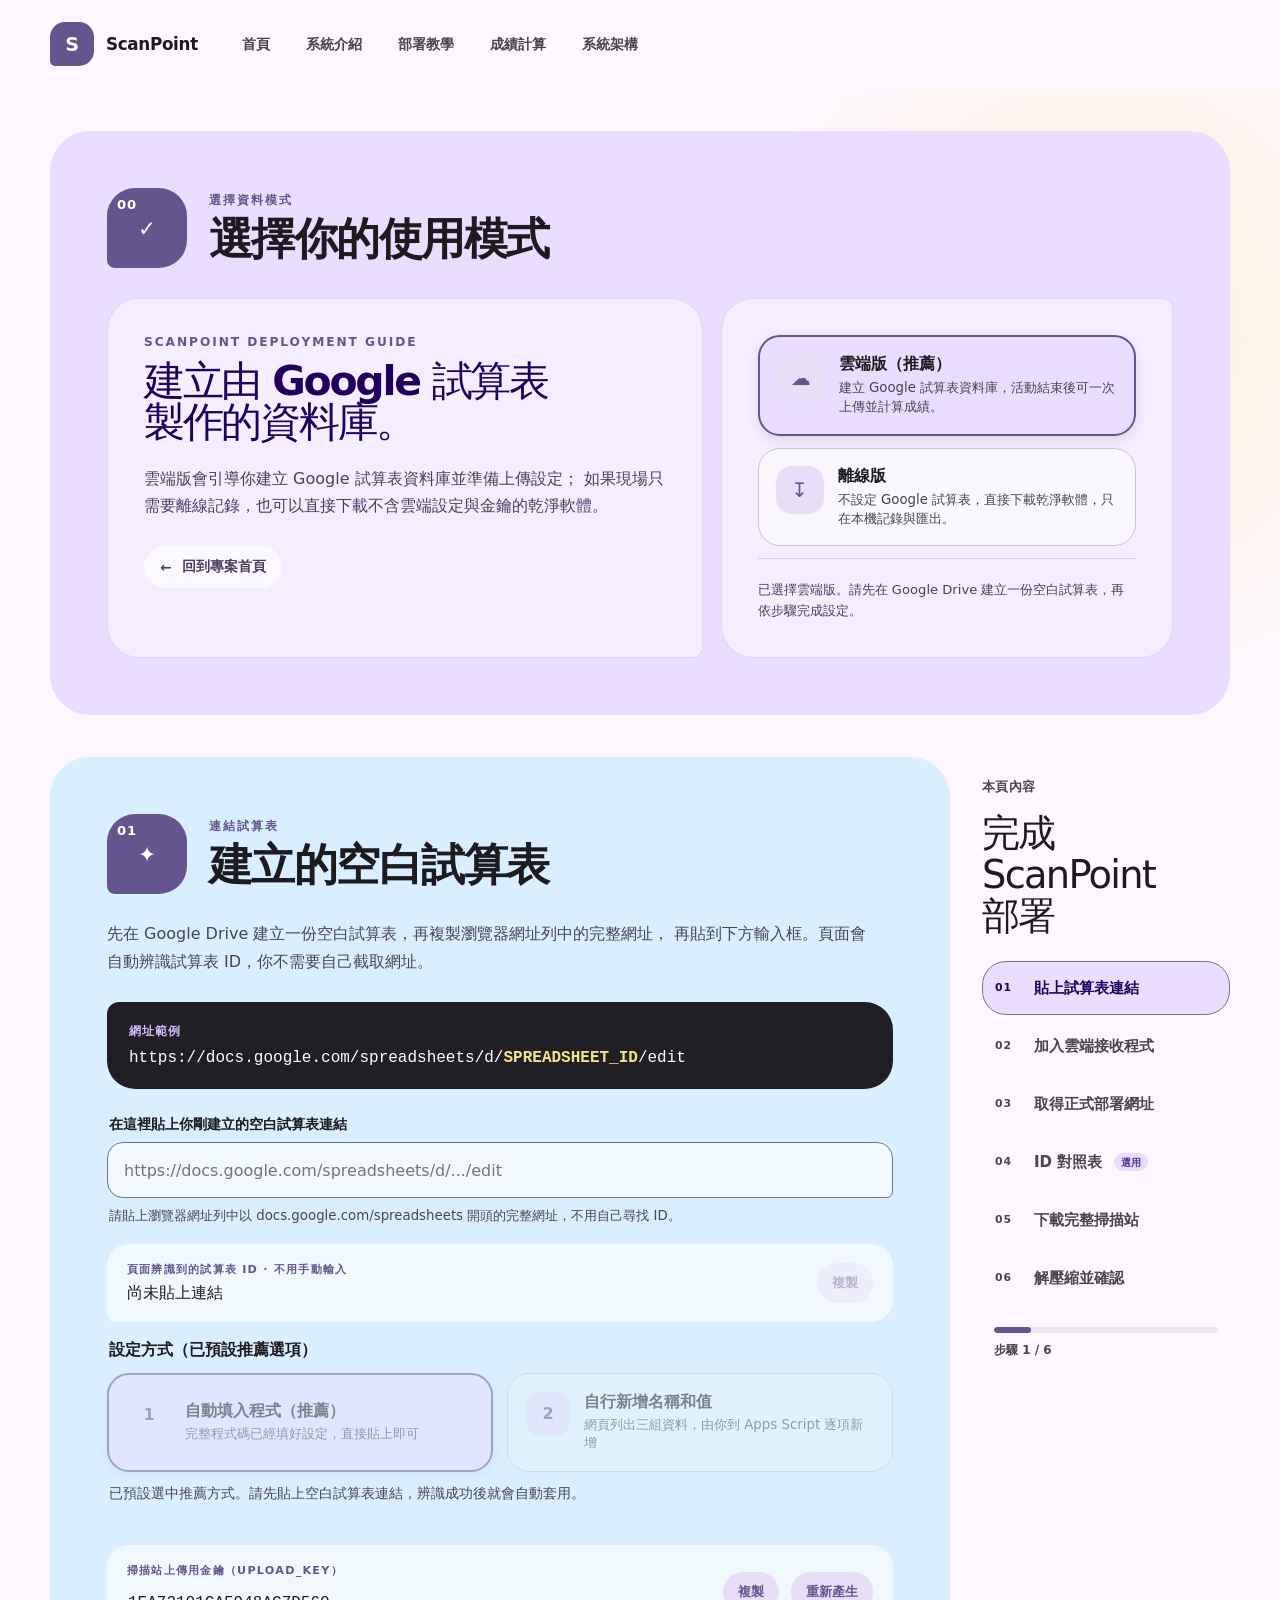
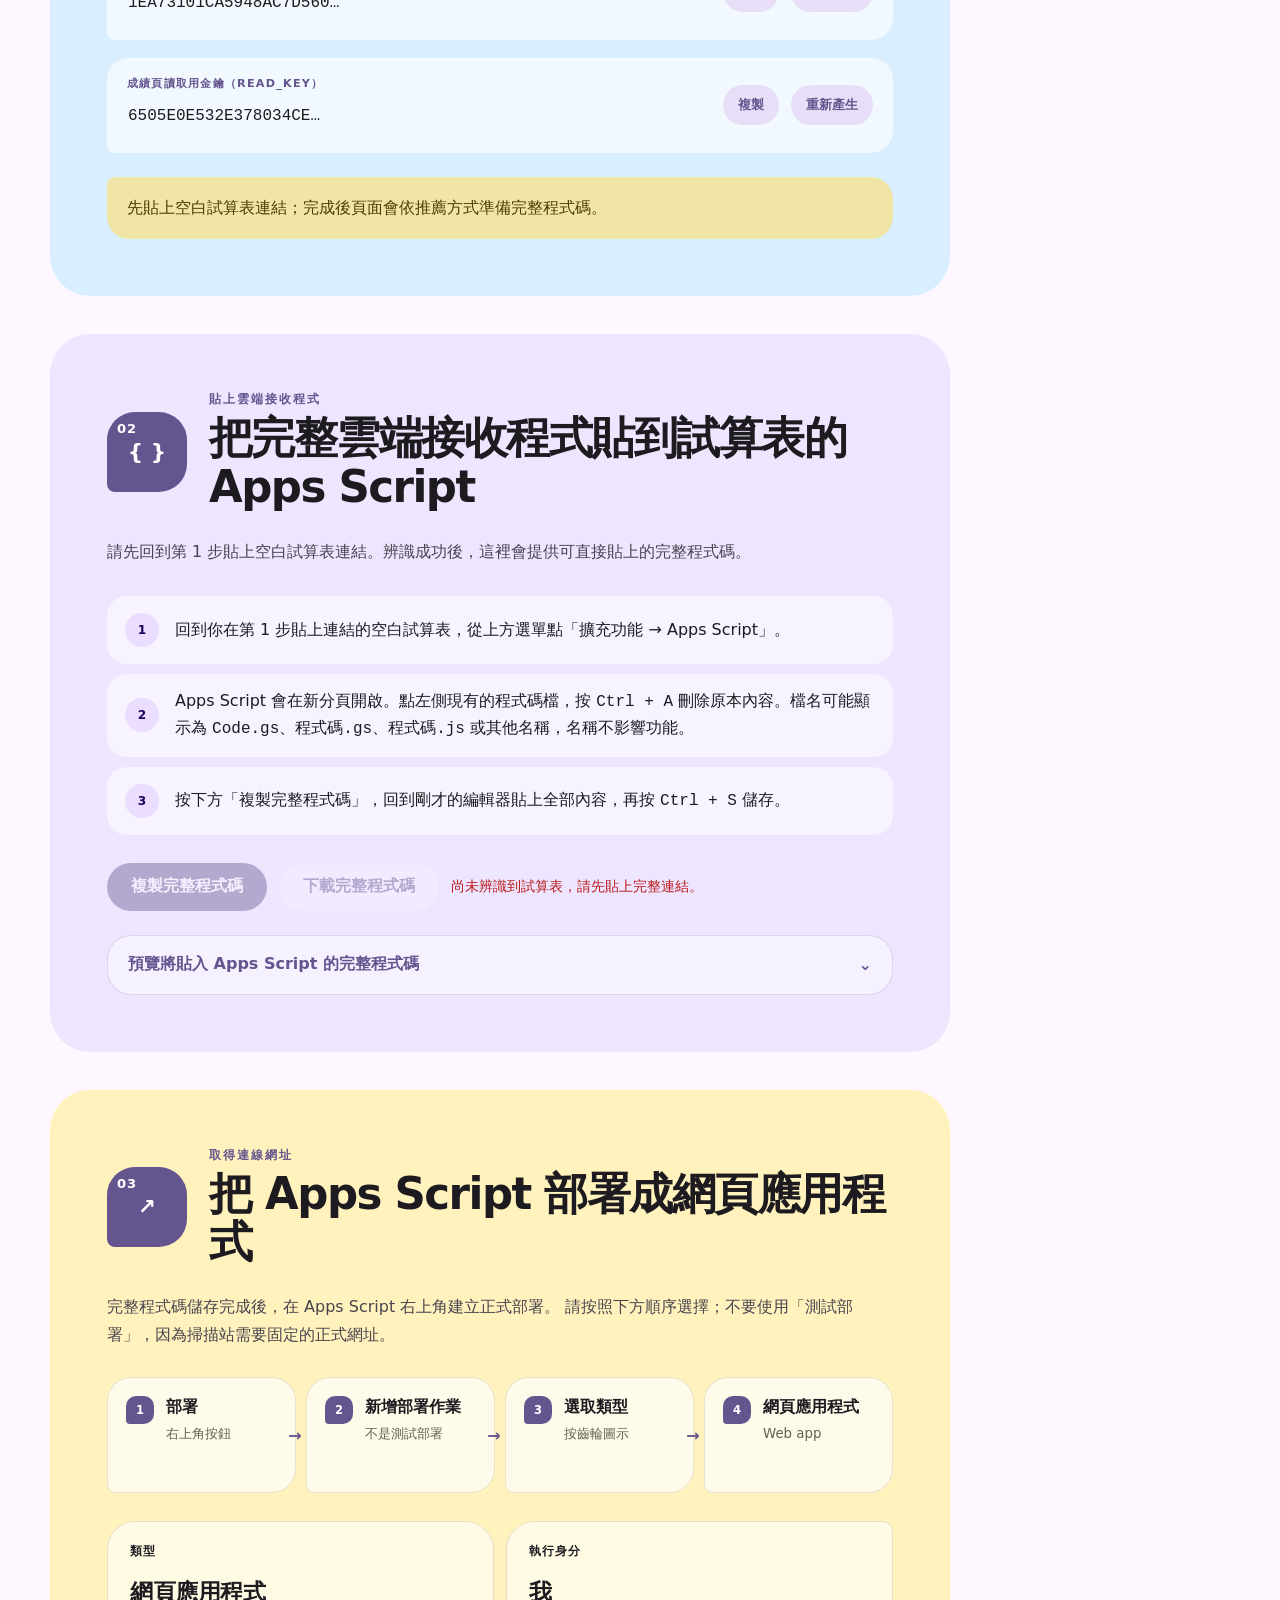
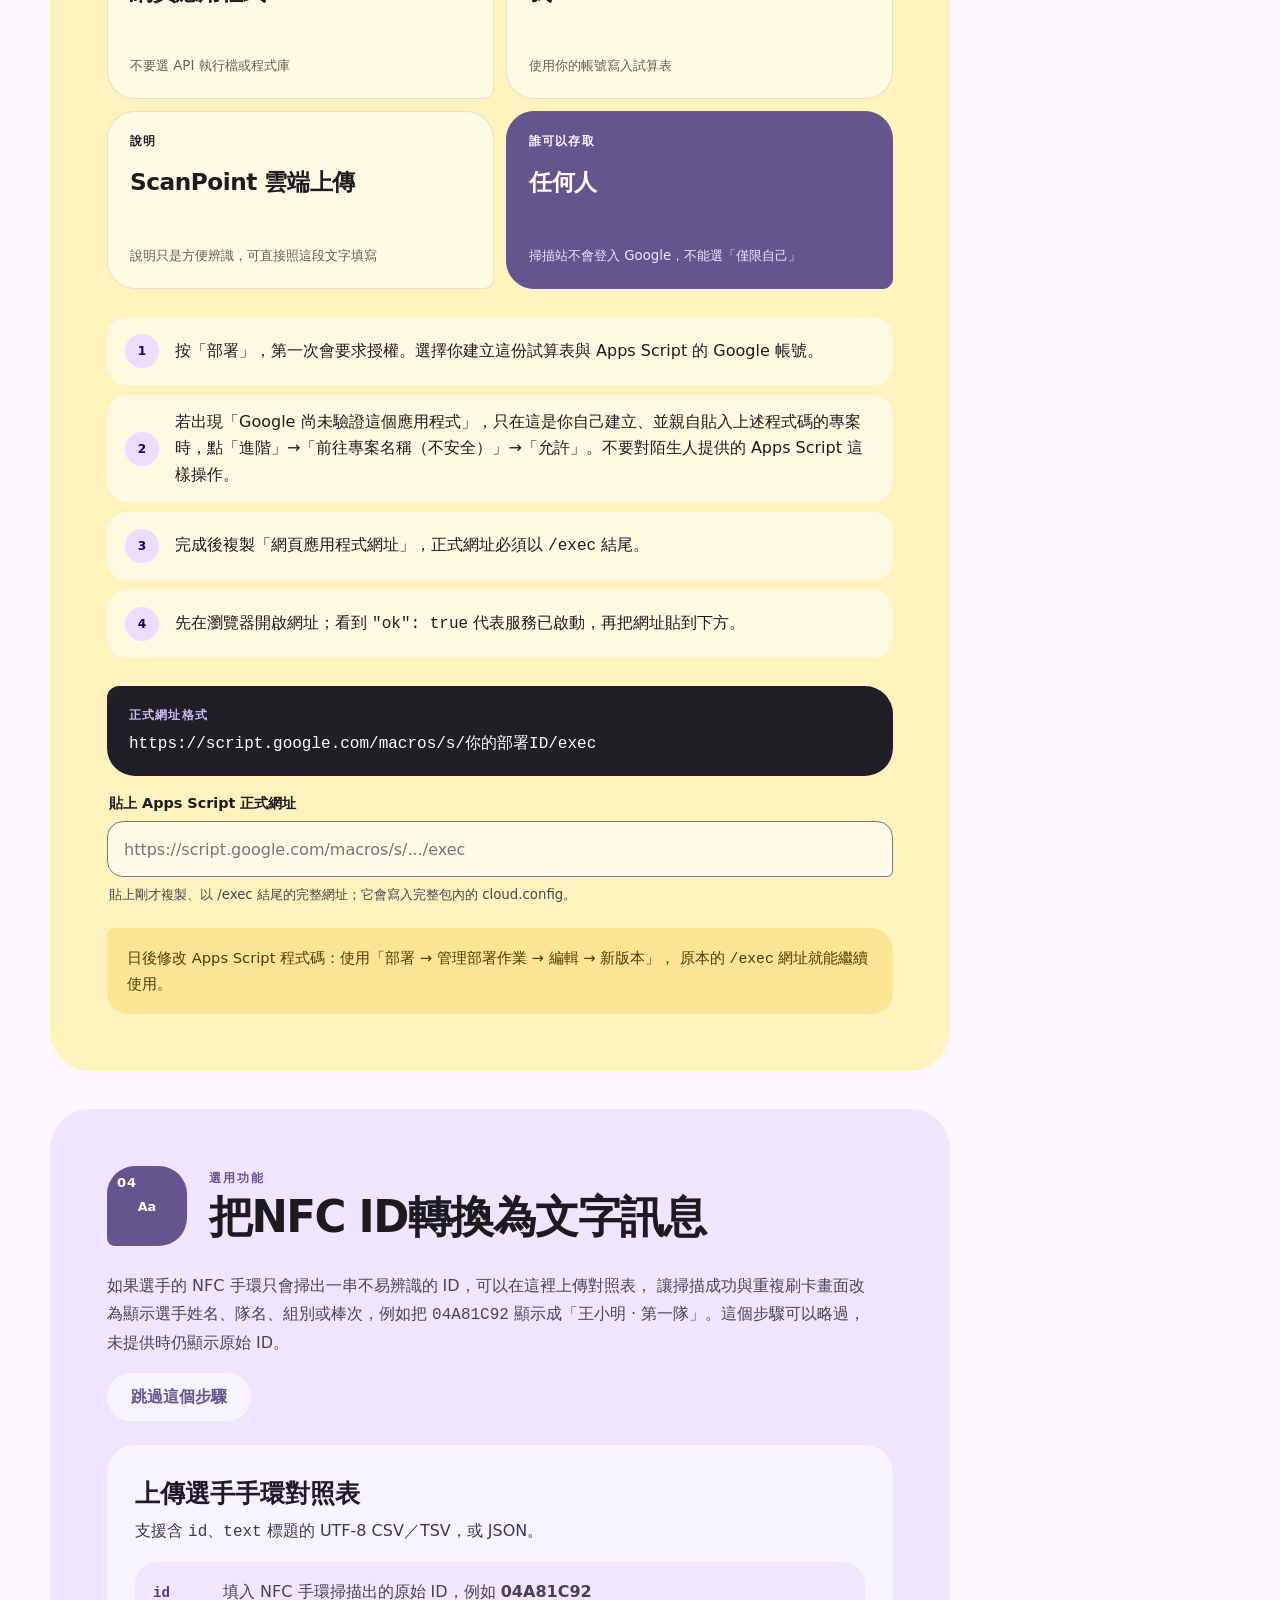
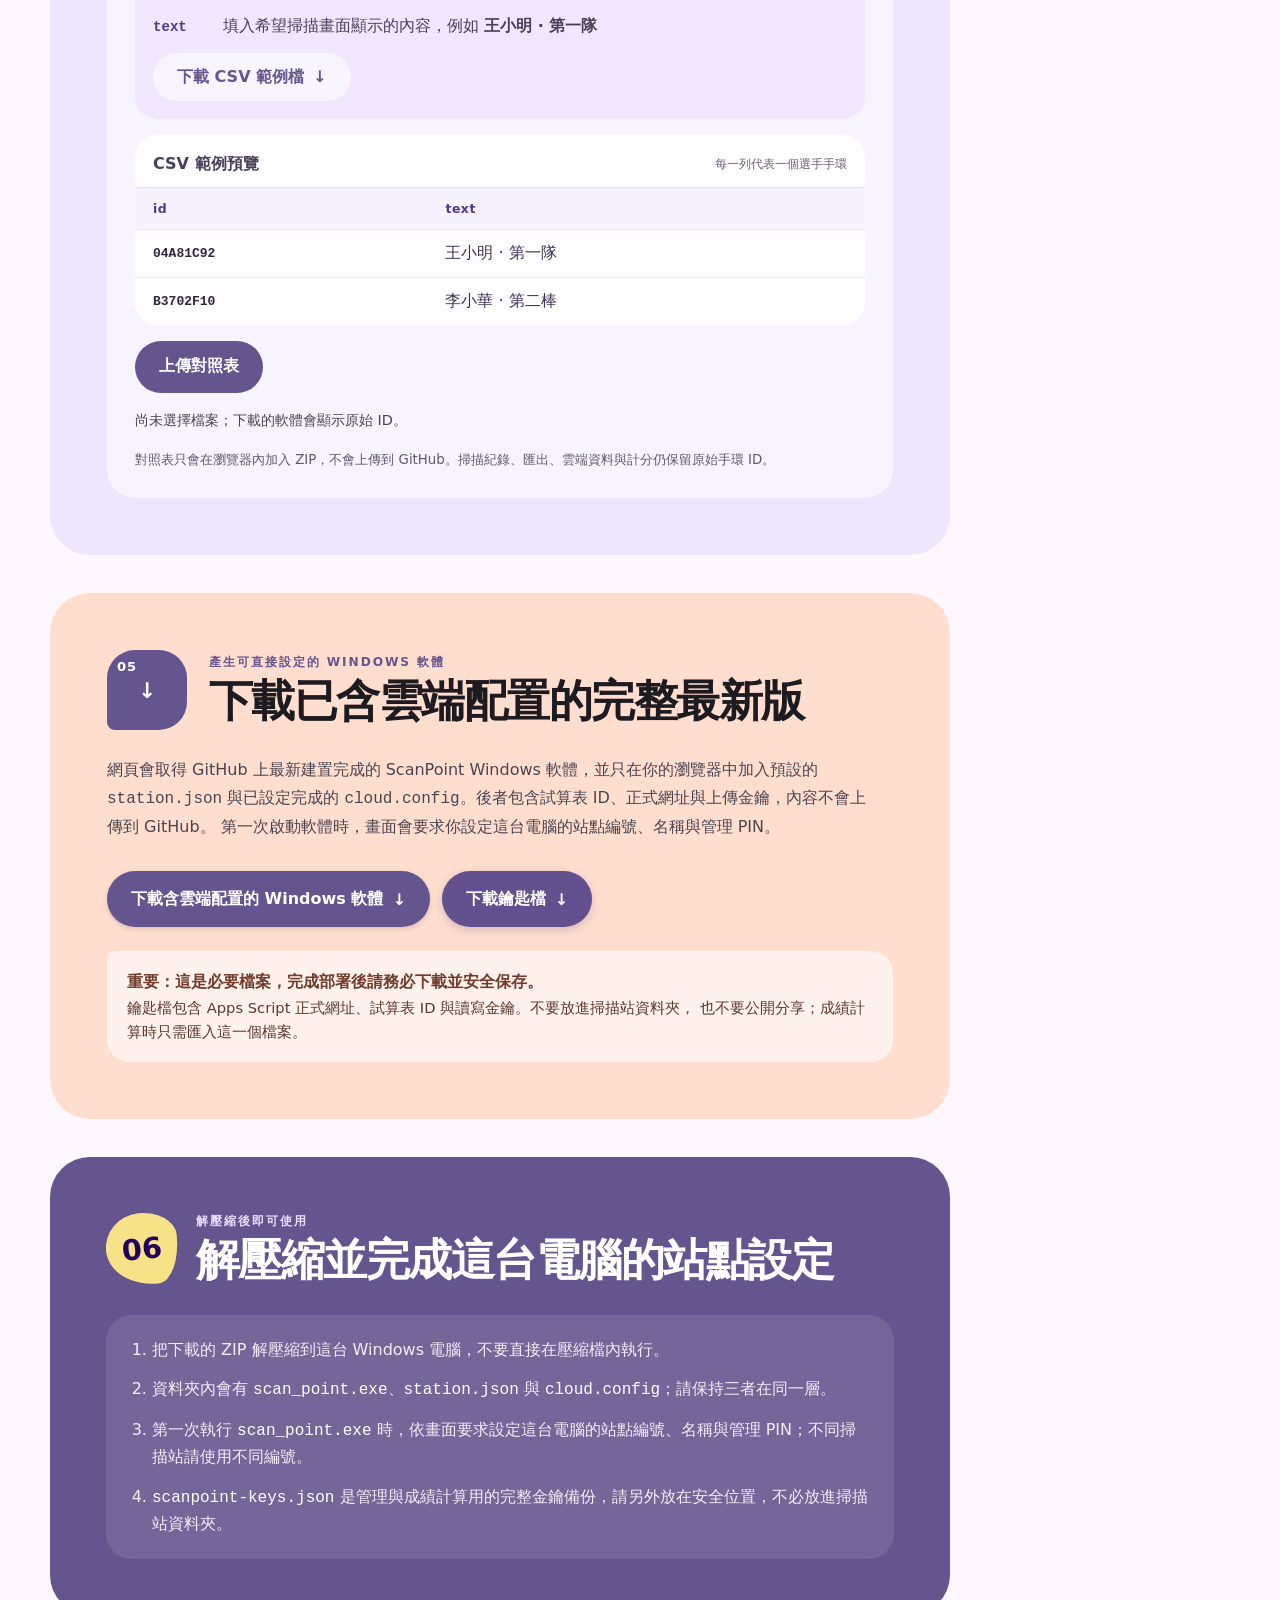
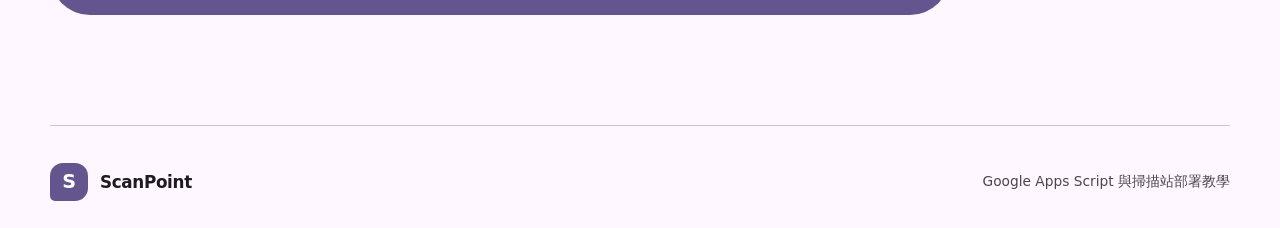
==== commit d6f41eb4: "docs: add a system architecture page to the site The repository explained how to deploy ScanPoint an" ====
--- a/web/deploy.html
+++ b/web/deploy.html
@@ -3,10 +3,14 @@
   <head>
     <meta charset="utf-8">
     <meta name="viewport" content="width=device-width, initial-scale=1">
+    <meta http-equiv="Cache-Control" content="no-cache, no-store, must-revalidate">
+    <meta http-equiv="Pragma" content="no-cache">
+    <meta http-equiv="Expires" content="0">
     <meta name="description" content="ScanPoint Google Apps Script 與掃描站完整部署教學">
     <meta name="theme-color" content="#fef7ff">
     <title>部署 ScanPoint｜完整設定教學</title>
-    <link rel="stylesheet" href="styles.css?v=20260813-4">
+    <script src="cache-refresh.js?v=__SCANPOINT_VERSION__"></script>
+    <link rel="stylesheet" href="styles.css?v=__SCANPOINT_VERSION__">
   </head>
   <body class="deployment-page">
     <header class="site-header">
@@ -20,6 +24,7 @@
           <a href="index.html#station">系統介紹</a>
           <a href="deploy.html" aria-current="page">部署教學</a>
           <a href="score.html">成績計算</a>
+          <a href="docs.html">系統架構</a>
         </nav>
       </div>
     </header>
@@ -340,7 +345,7 @@
             <div class="id-mapping-format" aria-label="對照表欄位說明">
               <div><code>id</code><span>填入 NFC 手環掃描出的原始 ID，例如 <b>04A81C92</b></span></div>
               <div><code>text</code><span>填入希望掃描畫面顯示的內容，例如 <b>王小明 · 第一隊</b></span></div>
-              <a class="button button--quiet id-mapping-example-download" href="examples/id-mapping-example.csv" download>
+              <a class="button button--quiet id-mapping-example-download" href="examples/id-mapping-example.csv?v=__SCANPOINT_VERSION__" download>
                 下載 CSV 範例檔 <span aria-hidden="true">↓</span>
               </a>
             </div>
@@ -436,8 +441,8 @@
       <p>Google Apps Script 與掃描站部署教學</p>
     </footer>
 
-    <script src="vendor/jszip.min.js" defer></script>
-    <script src="deployment-core.js?v=20260813-4" defer></script>
-    <script src="app.js?v=20260813-4" defer></script>
+    <script src="vendor/jszip.min.js?v=__SCANPOINT_VERSION__" defer></script>
+    <script src="deployment-core.js?v=__SCANPOINT_VERSION__" defer></script>
+    <script src="app.js?v=__SCANPOINT_VERSION__" defer></script>
   </body>
 </html>
--- a/web/styles.css
+++ b/web/styles.css
@@ -184,6 +184,25 @@
 .hero__copy {
   position: relative;
   z-index: 2;
+  grid-column: 1;
+  grid-row: 1;
+}
+
+.hero__visual {
+  grid-column: 2;
+  grid-row: 1;
+}
+
+.hero__copy h1 {
+  /* The copy column stops growing once the shell reaches 1180px while the
+     6rem default keeps scaling, so on a wide screen the heading no longer
+     fits and breaks mid-word. The cap is what a seven-glyph line occupies
+     in that column. */
+  font-size: clamp(3.2rem, 6.4vw, 4.6rem);
+  /* Chinese may break between any two characters, which is what split the
+     word rather than the phrase. This heading carries its own <br>, so that
+     break and punctuation are the only ones wanted. */
+  word-break: keep-all;
 }
 
 .eyebrow,
@@ -866,6 +885,12 @@
     gap: 18px;
   }
 
+  .hero__copy,
+  .hero__visual {
+    grid-column: auto;
+    grid-row: auto;
+  }
+
   .hero__copy {
     padding-top: 8px;
   }
@@ -911,6 +936,12 @@
 
   h1 {
     font-size: clamp(2.8rem, 14vw, 4.4rem);
+  }
+
+  .hero__copy h1 {
+    /* keep-all lets an oversized line overflow instead of wrapping, so the
+       phone size has to fit the longest line outright — down to 320px. */
+    font-size: clamp(2.2rem, 11vw, 4.4rem);
   }
 
   .hero__actions {
